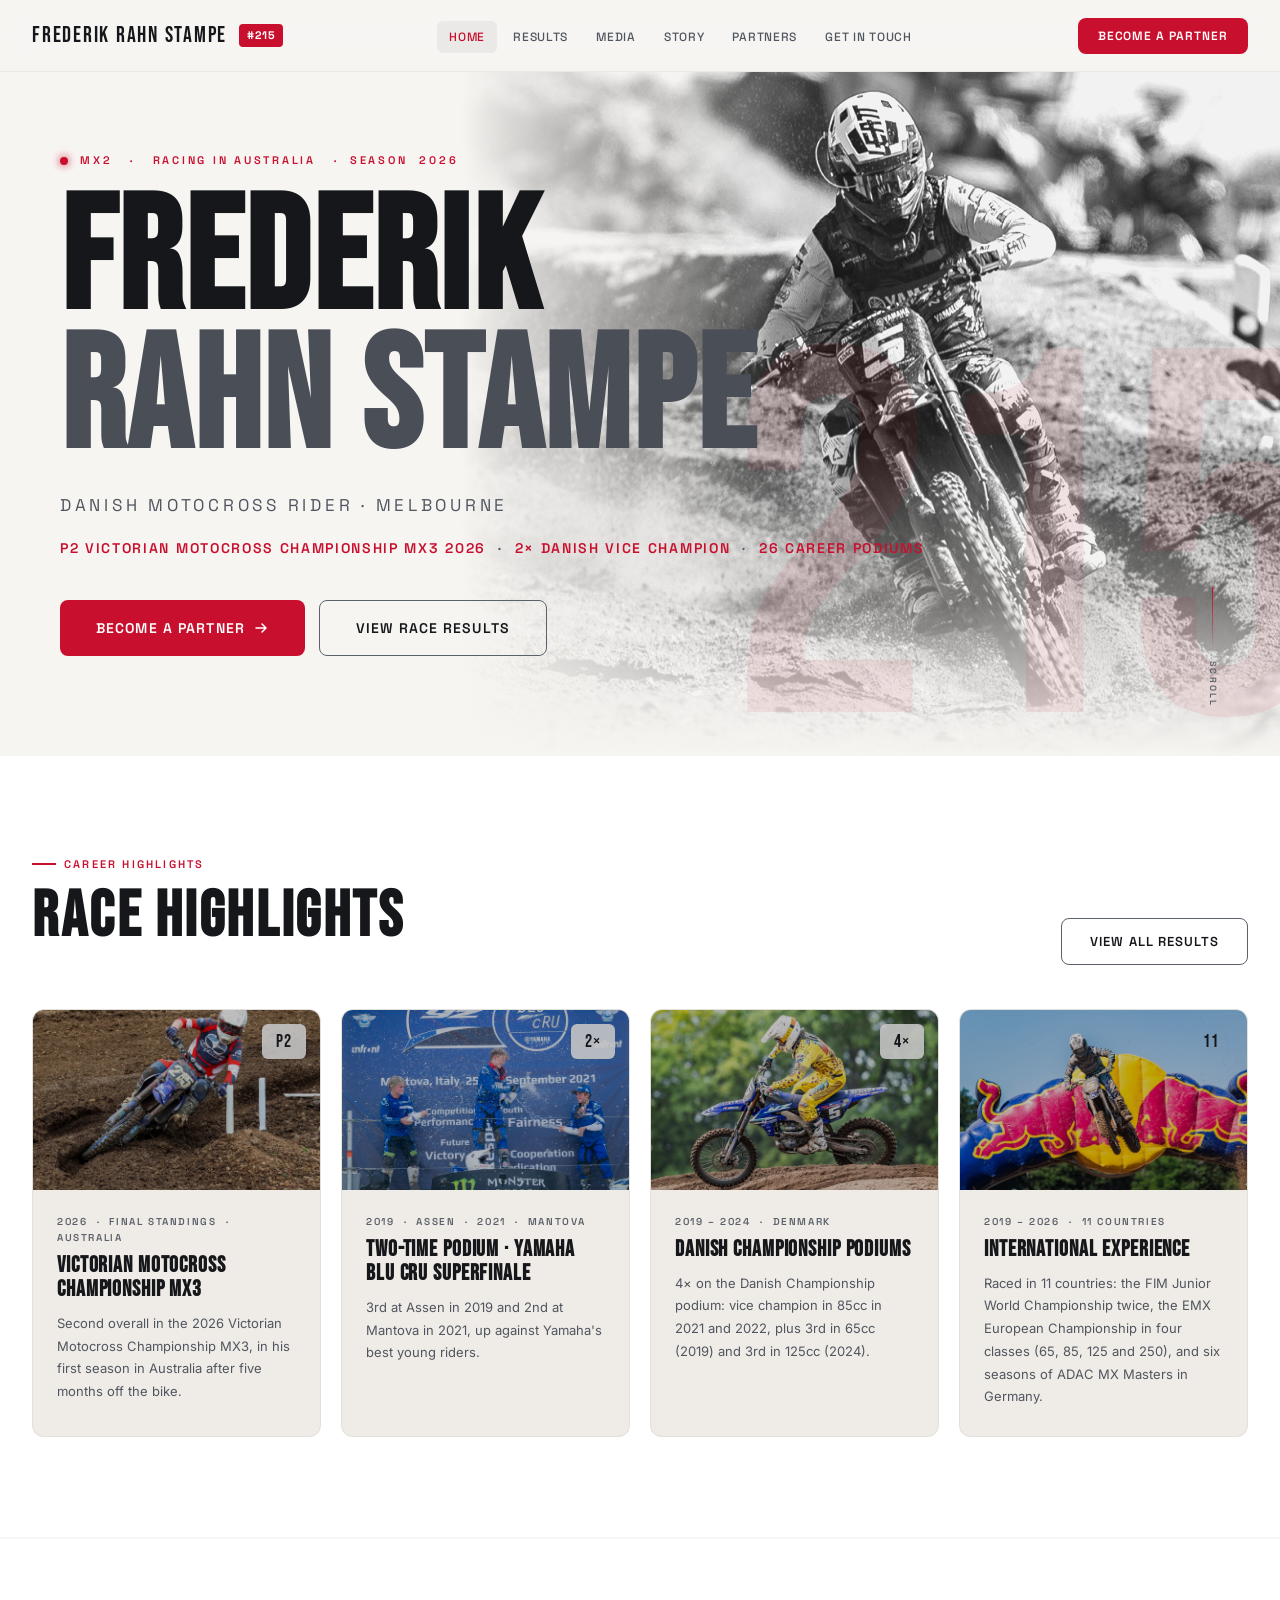
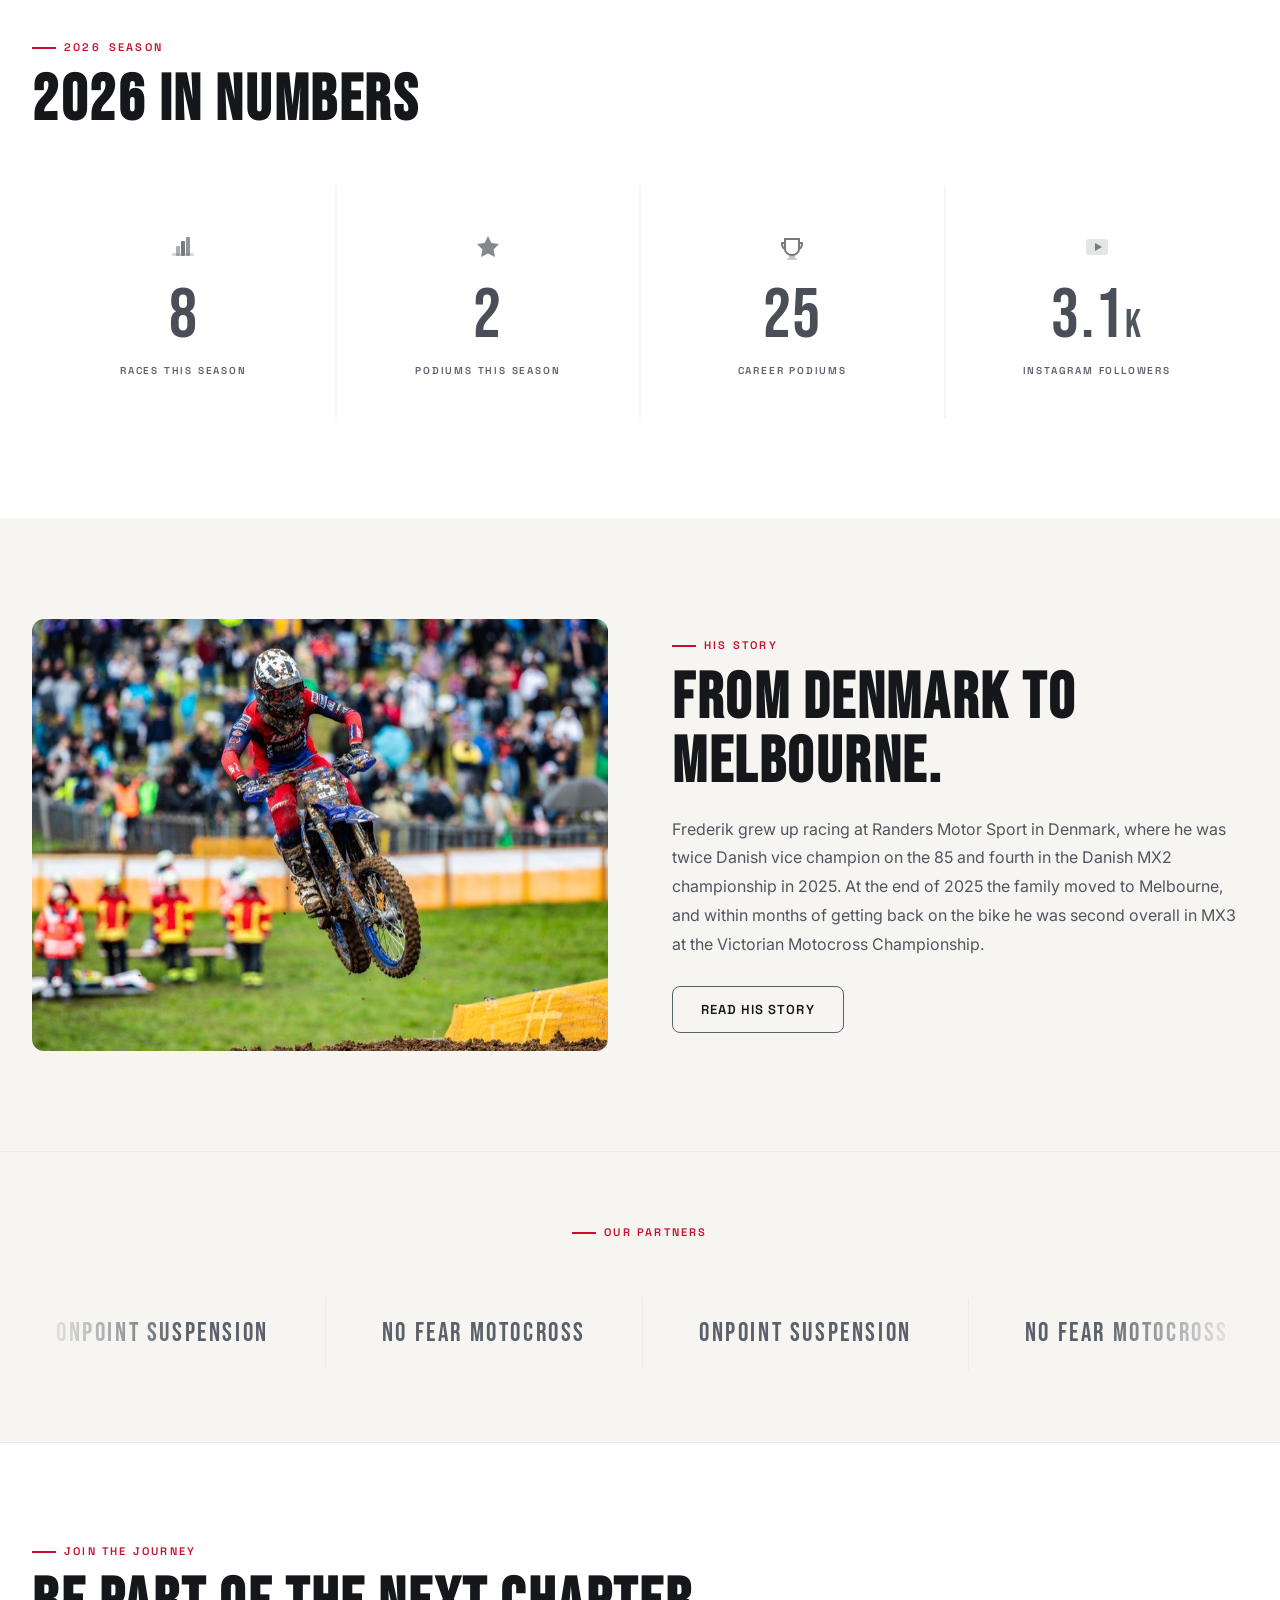
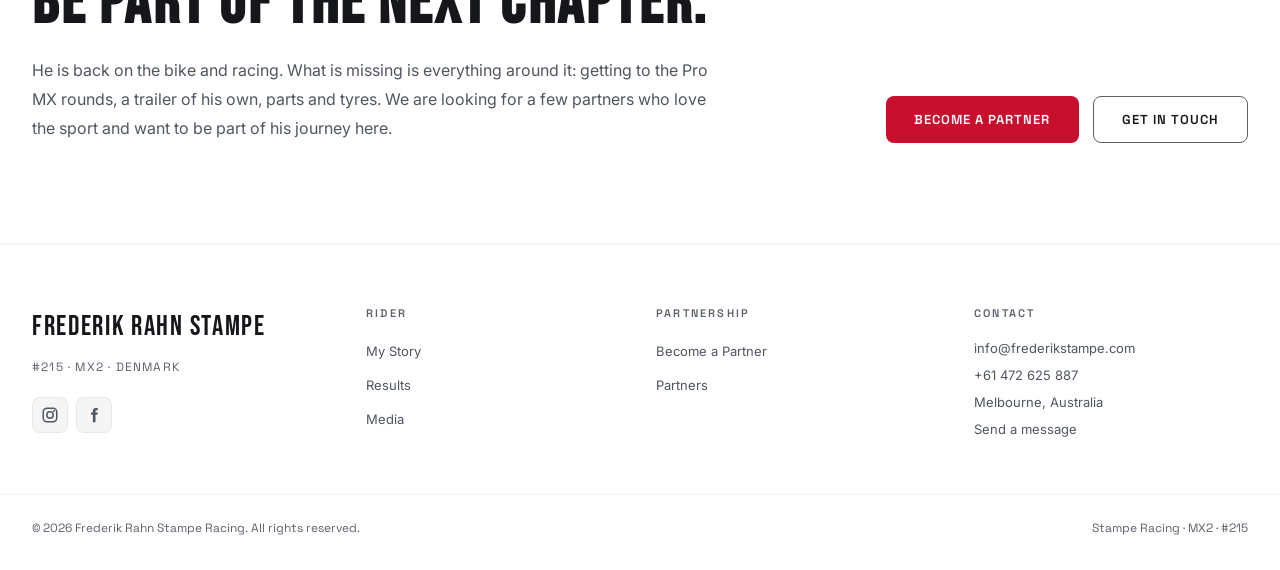
==== index.html @ 6784569d "Remove phone and city line from Get in Touch Co-Authored-By: Claude Opus 5.5 <noreply@anthropic.com>" ====
<!DOCTYPE html>
<html lang="en">
<head>
  <meta charset="UTF-8" />
  <meta name="viewport" content="width=device-width, initial-scale=1.0" />
  <title>Frederik Rahn Stampe #215 — Motocross Rider</title>
  <meta name="description" content="Frederik Rahn Stampe #215 — Danish motocross rider racing MX2 in Australia. Two-time Danish vice champion, 4th in the 2025 Danish MX2 championship. Partner with a rising rider." />
  <meta property="og:title" content="Frederik Rahn Stampe #215 — Motocross Rider" />
  <meta property="og:description" content="Danish motocross rider racing MX2 in Melbourne, Australia." />
  <link rel="preconnect" href="https://fonts.googleapis.com" />
  <link rel="preconnect" href="https://fonts.gstatic.com" crossorigin />
  <link href="https://fonts.googleapis.com/css2?family=Bebas+Neue&family=Space+Grotesk:wght@300;400;500;600;700&family=Inter:wght@300;400;500;600&display=swap" rel="stylesheet" />
  <link rel="stylesheet" href="styles.css" />
</head>
<body>

<!-- ============================================================
     NAVIGATION
     ============================================================ -->
<nav id="nav">
  <div class="nav-inner">
    <div class="nav-logo">
      <span class="nav-logo-name" data-field="site-name">FREDERIK RAHN STAMPE</span>
      <span class="nav-logo-badge">#<span data-field="rider-number">215</span></span>
    </div>

    <ul class="nav-links">
      <li><a class="nav-link" data-page="home">Home</a></li>
      <li><a class="nav-link" data-page="results">Results</a></li>
      <li><a class="nav-link" data-page="media">Media</a></li>
      <li><a class="nav-link" data-page="story">Story</a></li>
      <li><a class="nav-link" data-page="sponsors">Partners</a></li>
      <li><a class="nav-link" data-page="contact">Get in Touch</a></li>
    </ul>

    <div class="nav-cta">
      <button class="btn btn-primary btn-sm" data-goto="sponsor-value" data-scroll="partner-tiers">Become a Partner</button>
      <button class="nav-hamburger" id="hamburger" aria-label="Toggle navigation">
        <span></span><span></span><span></span>
      </button>
    </div>
  </div>
</nav>

<!-- Mobile Nav Overlay -->
<div class="nav-mobile-overlay" id="mobileNavOverlay">
  <a class="mobile-nav-link" data-page="home">Home</a>
  <a class="mobile-nav-link" data-page="results">Results</a>
  <a class="mobile-nav-link" data-page="media">Media</a>
  <a class="mobile-nav-link" data-page="story">Story</a>
  <a class="mobile-nav-link" data-page="sponsors">Partners</a>
  <a class="mobile-nav-link" data-page="contact">Get in Touch</a>
  <button class="btn btn-primary" style="margin-top:16px;" data-goto="sponsor-value" data-scroll="partner-tiers">Become a Partner</button>
</div>


<!-- ============================================================
     PAGE 1: HOME
     ============================================================ -->
<div class="page" id="page-home">

  <!-- ── HERO ─────────────────────────────────────────────── -->
  <section class="hp-hero">
    <img class="hp-hero-bg" data-image="hero" alt="" />
    <div class="hp-hero-overlay"></div>
    <div class="hp-hero-number-bg" data-field="rider-number">215</div>

    <div class="hp-hero-content">
      <div class="hp-hero-eyebrow">
        <span class="hp-hero-dot"></span>
        <span data-field="rider-class">MX2</span> &nbsp;·&nbsp; <span data-field="hero-line">Racing in Australia</span> &nbsp;·&nbsp; Season <span data-field="current-season">2026</span>
      </div>

      <h1 class="hp-hero-name" id="hero-name">
        FREDERIK<br>
        <span>RAHN STAMPE</span>
      </h1>

      <p class="hp-hero-sub" data-field="hero-sub">Danish Motocross Rider · Melbourne</p>
      <p class="hp-hero-proof" id="hero-proof"></p>

      <div class="hp-hero-btns">
        <button class="btn btn-primary btn-lg" data-goto="sponsor-value">
          Become a Partner
          <svg width="16" height="16" viewBox="0 0 16 16" fill="none">
            <path d="M3 8H13M13 8L9 4M13 8L9 12" stroke="currentColor" stroke-width="1.5" stroke-linecap="round" stroke-linejoin="round"/>
          </svg>
        </button>
        <button class="btn btn-outline btn-lg" data-goto="results">
          View Race Results
        </button>
      </div>
    </div>

    <div class="hp-hero-scroll">
      <div class="hp-hero-scroll-line"></div>
      <span>Scroll</span>
    </div>
  </section>

  <!-- ── CAREER HIGHLIGHTS ─────────────────────────────────── -->
  <section class="hp-highlights">
    <div class="container">
      <div class="hp-highlights-header">
        <div>
          <div class="section-label">Career Highlights</div>
          <h2 class="section-title">RACE HIGHLIGHTS</h2>
        </div>
        <button class="btn btn-outline" data-goto="results">View All Results</button>
      </div>

      <div class="hp-highlights-grid" id="home-highlights-container"></div>
    </div>
  </section>

  <!-- ── SEASON METRICS ────────────────────────────────────── -->
  <section class="hp-metrics">
    <div class="container">
      <div class="section-label"><span data-field="current-season">2026</span> Season</div>
      <h2 class="section-title"><span data-field="current-season">2026</span> IN NUMBERS</h2>

      <div class="hp-metrics-grid">

        <div class="hp-metric-card animate-fade-up">
          <div class="hp-metric-icon">
            <svg width="28" height="28" viewBox="0 0 28 28" fill="none"><rect x="3" y="20" width="22" height="3" rx="1.5" fill="currentColor" opacity=".3"/><rect x="7" y="13" width="4" height="10" rx="1" fill="currentColor" opacity=".6"/><rect x="12" y="8" width="4" height="15" rx="1" fill="currentColor"/><rect x="17" y="4" width="4" height="19" rx="1" fill="currentColor" opacity=".8"/></svg>
          </div>
          <div class="hp-metric-val"><span class="counter" id="metric-races" data-target="0">0</span></div>
          <div class="hp-metric-label">Races This Season</div>
        </div>

        <div class="hp-metric-card animate-fade-up animate-delay-1">
          <div class="hp-metric-icon">
            <svg width="28" height="28" viewBox="0 0 28 28" fill="none"><path d="M14 3L17.5 10L25 11L19.5 16.5L21 24L14 20.5L7 24L8.5 16.5L3 11L10.5 10L14 3Z" fill="currentColor" opacity=".9"/></svg>
          </div>
          <div class="hp-metric-val"><span class="counter" id="metric-podiums" data-target="0">0</span></div>
          <div class="hp-metric-label">Podiums This Season</div>
        </div>

        <div class="hp-metric-card animate-fade-up animate-delay-2">
          <div class="hp-metric-icon">
            <svg width="28" height="28" viewBox="0 0 28 28" fill="none"><path d="M7 6H21V16C21 19.3 17.9 22 14 22C10.1 22 7 19.3 7 16V6Z" stroke="currentColor" stroke-width="2" fill="none"/><path d="M7 10H4C4 10 4 15 7 16" stroke="currentColor" stroke-width="2" stroke-linecap="round"/><path d="M21 10H24C24 10 24 15 21 16" stroke="currentColor" stroke-width="2" stroke-linecap="round"/><rect x="11" y="22" width="6" height="3" rx="1" fill="currentColor" opacity=".5"/><rect x="9" y="25" width="10" height="2" rx="1" fill="currentColor" opacity=".4"/></svg>
          </div>
          <div class="hp-metric-val"><span class="counter" id="metric-career-podiums" data-target="0">0</span></div>
          <div class="hp-metric-label">Career Podiums</div>
        </div>

        <div class="hp-metric-card animate-fade-up animate-delay-3">
          <div class="hp-metric-icon">
            <svg width="28" height="28" viewBox="0 0 28 28" fill="none"><rect x="3" y="6" width="22" height="16" rx="3" fill="currentColor" opacity=".2"/><path d="M12 10L19 14L12 18V10Z" fill="currentColor"/></svg>
          </div>
          <div class="hp-metric-val" id="metric-followers">3.1<span style="font-size:0.55em;color:var(--text-2);">K</span></div>
          <div class="hp-metric-label">Instagram Followers</div>
        </div>

      </div>
    </div>
  </section>

  <!-- ── STORY TEASER ──────────────────────────────────────── -->
  <section class="hp-story">
    <div class="container photo-split">
      <img class="photo-split-img" data-image="homeStory" alt="" loading="lazy" />
      <div>
        <div class="section-label" data-field="home-story-label">His Story</div>
        <h2 class="section-title" data-field="home-story-heading">FROM DENMARK TO MELBOURNE.</h2>
        <p class="hp-split-text" data-field="home-story-text"></p>
        <button class="btn btn-outline photo-split-btn" data-goto="story">Read His Story</button>
      </div>
    </div>
  </section>

  <!-- ── SPONSOR LOGOS CAROUSEL ────────────────────────────── -->
  <section class="hp-carousel-section">
    <div class="hp-carousel-label">
      <div class="section-label" style="justify-content:center;">Our Partners</div>
    </div>
    <div class="hp-carousel-wrap">
      <div class="hp-carousel-track" id="carousel-track"></div>
    </div>
  </section>

  <!-- ── JOIN THE JOURNEY ──────────────────────────────────── -->
  <section class="hp-support">
    <div class="container hp-split">
      <div>
        <div class="section-label" data-field="home-support-label">Join the Journey</div>
        <h2 class="section-title" data-field="home-support-heading">BE PART OF THE NEXT CHAPTER.</h2>
        <p class="hp-split-text" data-field="home-support-text"></p>
      </div>
      <div class="hp-split-btns">
        <button class="btn btn-primary" data-goto="sponsor-value">Become a Partner</button>
        <button class="btn btn-outline" data-goto="contact">Get in Touch</button>
      </div>
    </div>
  </section>

  <!-- Footer -->
  <footer class="site-footer"></footer>
</div>


<!-- ============================================================
     PAGE 2: PARTNERSHIP
     ============================================================ -->
<div class="page" id="page-sponsor-value">

  <!-- ── HERO ─────────────────────────────────────────────── -->
  <section class="sv-hero">
    <div class="sv-hero-graphic" data-field="rider-number">215</div>
    <div class="container sv-hero-inner">
      <div class="sv-hero-text">
        <div class="section-label animate-fade-up"><span data-field="backing-hero-label"></span> · <span data-field="current-season">2026</span> Season</div>
        <h1 class="sv-hero-title animate-fade-up animate-delay-1">
          <span data-field="backing-hero-title" style="color:inherit;"></span><br><span data-field="backing-hero-highlight"></span>
        </h1>
        <p class="sv-hero-sub animate-fade-up animate-delay-2" data-field="story-pitch"></p>
        <div class="sv-hero-btns animate-fade-up animate-delay-3">
          <button class="btn btn-primary btn-lg" data-goto="sponsor-value" data-scroll="partner-tiers">Become a Partner</button>
          <button class="btn btn-outline btn-lg" data-goto="story">His Story</button>
        </div>
      </div>
      <div class="sv-hero-kpis animate-fade-up animate-delay-2">
        <div class="sv-kpi">
          <div class="sv-kpi-num" data-field="title-count"></div>
          <div class="sv-kpi-label" data-field="title-label"></div>
        </div>
        <div class="sv-kpi">
          <div class="sv-kpi-num" data-field="career-podiums">0</div>
          <div class="sv-kpi-label">Career Podiums</div>
        </div>
        <div class="sv-kpi">
          <div class="sv-kpi-num" data-field="career-seasons">8</div>
          <div class="sv-kpi-label">Seasons Racing</div>
        </div>
        <div class="sv-kpi">
          <div class="sv-kpi-num" data-field="career-country-count">0</div>
          <div class="sv-kpi-label">Countries Raced</div>
        </div>
      </div>
    </div>
  </section>

  <!-- ── PARTNER TIERS ─────────────────────────────────────── -->
  <section class="sv-section" id="partner-tiers" style="background:var(--bg);">
    <div class="container">
      <div class="section-label" data-field="backing-packages-label"></div>
      <h2 class="section-title" data-field="backing-packages-heading"></h2>
      <p class="section-subtitle" data-field="backing-packages-subtitle"></p>

      <div class="sv-pkg-grid" id="sv-packages-container"></div>

      <p class="sv-pkg-note" data-field="backing-packages-note"></p>
    </div>
  </section>

  <!-- ── LETTER FROM THE FAMILY ────────────────────────────── -->
  <section class="sv-section" style="background:var(--bg-2);">
    <div class="container" style="max-width:820px;">
      <div class="section-label" data-field="backing-letter-label"></div>
      <h2 class="section-title" data-field="backing-letter-heading"></h2>
      <img class="page-photo" data-image="partnershipLetter" alt="" loading="lazy" />
      <div id="backing-letter-container"></div>
      <p class="bio-text" style="font-style:italic;">— <span data-field="backing-letter-signoff"></span></p>
    </div>
  </section>

  <!-- ── WHAT SUPPORT PAYS FOR ─────────────────────────────── -->
  <section class="sv-section" style="background:var(--bg);">
    <div class="container">
      <div class="section-label" data-field="backing-needs-label"></div>
      <h2 class="section-title" data-field="backing-needs-heading"></h2>
      <p class="section-subtitle" data-field="backing-needs-subtitle"></p>
      <div class="sv-vis-row sv-vis-row-4" id="backing-needs-container"></div>
    </div>
  </section>

  <!-- ── PARTNER NETWORK ───────────────────────────────────── -->
  <section class="sv-section" style="background:var(--bg-2);">
    <div class="container" style="max-width:820px;">
      <div class="section-label" data-field="backing-network-label"></div>
      <h2 class="section-title" data-field="backing-network-heading"></h2>
      <div id="backing-network-container"></div>
    </div>
  </section>

  <!-- ── CTA BANNER ────────────────────────────────────────── -->
  <div class="sv-cta">
    <div class="container sv-cta-inner">
      <div>
        <div class="section-label" style="color:var(--sand-dark);">Next Step</div>
        <h2 class="sv-cta-title" data-field="backing-cta-title"></h2>
        <p class="sv-cta-sub" data-field="backing-cta-text"></p>
      </div>
      <div class="sv-cta-btns">
        <button class="btn btn-primary btn-lg" data-goto="contact">Get in Touch</button>
        <button class="btn btn-outline btn-lg" data-goto="results">View Results</button>
      </div>
    </div>
  </div>

  <!-- Footer -->
  <footer class="site-footer"></footer>
</div>


<!-- ============================================================
     PAGE 3: RACE RESULTS
     ============================================================ -->
<div class="page" id="page-results">
  <section class="section">
    <div class="container">
      <div class="page-header animate-fade-up">
        <div class="page-header-inner">
          <div>
            <div class="section-label" data-field="results-season-label">Season 2026</div>
            <h1 class="section-title" style="font-size: clamp(40px,6vw,80px);">RACE RESULTS</h1>
            <!-- The season's most important results, filled from data.js -->
            <div class="season-key-results" id="results-key-results"></div>
          </div>
        </div>
      </div>

      <img class="page-photo page-photo-wide animate-fade-up" data-image="resultsBanner" alt="" loading="lazy" style="object-position: center 7%;" />

      <!-- Season picker -->
      <div class="season-tabs animate-fade-up" data-season-tabs aria-label="Choose a season"></div>

      <!-- Results Table -->
      <div class="results-table-wrap animate-fade-up">
        <table class="results-table">
          <thead>
            <tr>
              <th>#</th>
              <th>Event</th>
              <th>Country</th>
              <th>Date</th>
              <th>Championship</th>
              <th>Result</th>
            </tr>
          </thead>
          <tbody id="results-tbody"></tbody>
        </table>
      </div>

    </div>
  </section>

  <footer class="site-footer"></footer>
</div>


<!-- ============================================================
     PAGE 4: MEDIA
     ============================================================ -->
<div class="page" id="page-media">
  <section class="section">
    <div class="container">
      <div class="page-header animate-fade-up">
        <div class="page-header-inner">
          <div>
            <div class="section-label">Press &amp; Media</div>
            <h1 class="section-title" style="font-size: clamp(40px,6vw,80px);">MEDIA GALLERY</h1>
          </div>
          <div style="display:flex; gap:12px; flex-wrap:wrap;">
            <button class="btn btn-primary">↓ Press Kit</button>
          </div>
        </div>
      </div>

      <!-- Gallery Grid -->
      <div class="gallery-grid animate-fade-up" id="gallery-container"></div>

      <!-- Press Kit Bar -->
      <div class="press-kit-bar animate-fade-up">
        <div class="press-kit-text">
          <h3>Press Kit</h3>
          <p>High-resolution images, logos, biography, and stats — ready for publication.</p>
        </div>
        <button class="btn btn-primary btn-lg">
          <svg width="16" height="16" viewBox="0 0 16 16" fill="none"><path d="M8 2V10M8 10L5 7M8 10L11 7M3 13H13" stroke="currentColor" stroke-width="1.5" stroke-linecap="round" stroke-linejoin="round"/></svg>
          Download Press Kit
        </button>
      </div>
    </div>
  </section>

  <footer class="site-footer"></footer>
</div>


<!-- ============================================================
     PAGE 6: STORY
     ============================================================ -->
<div class="page" id="page-story">

  <!-- Quote Hero -->
  <div class="story-quote">
    <div>
      <h2 class="story-quote-text animate-fade-up">
        "Did I give it<br><em>everything</em><br>I've got?"
      </h2>
      <p class="story-quote-attr animate-fade-up animate-delay-2">— The question Frederik asks himself after every race. #<span data-field="rider-number">215</span></p>
    </div>
  </div>

  <!-- Bio Section -->
  <section class="section" style="background: var(--bg);">
    <div class="container">
      <div class="bio-grid">
        <div class="bio-img animate-fade-up">
          <img data-image="portrait" alt="" loading="lazy" />
          <div class="bio-img-frame"></div>
        </div>
        <div class="bio-content animate-fade-up animate-delay-2">
          <div class="bio-tag">About Frederik</div>
          <h2 class="bio-heading" data-field="bio-heading"></h2>
          <div id="bio-text-container"></div>
        </div>
      </div>

      <div class="photo-strip animate-fade-up">
        <img data-image="storyStrip1" alt="" loading="lazy" />
        <img data-image="storyStrip2" alt="" loading="lazy" />
        <img data-image="storyStrip3" alt="" loading="lazy" />
      </div>
    </div>
  </section>

  <!-- Full-Bleed Banner -->
  <div class="story-banner">
    <img data-image="storyBanner" alt="" loading="lazy" />
    <div class="story-banner-overlay">
      <div class="story-banner-text animate-fade-up">
        <span data-field="career-seasons">8</span> SEASONS.<br><span><span data-field="career-country-count">12</span> COUNTRIES.</span><br>ONE GOAL.
      </div>
    </div>
  </div>

  <!-- Timeline -->
  <section class="section" style="background: var(--bg-2); border-top:1px solid rgba(21,23,27,0.04);">
    <div class="container-sm">
      <div class="section-header animate-fade-up">
        <div class="section-label">Career</div>
        <h2 class="section-title">THE JOURNEY</h2>
        <p class="section-subtitle" data-field="timeline-subtitle"></p>
      </div>

      <div class="timeline" id="story-timeline"></div>
    </div>
  </section>

  <footer class="site-footer"></footer>
</div>


<!-- ============================================================
     PAGE 7: SPONSORS
     ============================================================ -->
<div class="page" id="page-sponsors">
  <section class="section">
    <div class="container">
      <div class="page-header animate-fade-up">
        <div class="page-header-inner">
          <div>
            <div class="section-label">Team</div>
            <h1 class="section-title" style="font-size: clamp(40px,6vw,80px);">OUR PARTNERS</h1>
            <p class="section-subtitle">The partners behind Frederik's <span data-field="current-season">2026</span> season in Australia.</p>
          </div>
        </div>
      </div>

      <!-- One section per tier that has partners, built from
           SITE_DATA.partners -->
      <div class="sponsor-tiers" id="partner-tiers-container"></div>

      <!-- CTA, with a photo beside it -->
      <div class="cta-section cta-photo-split animate-fade-up">
        <img class="cta-photo" data-image="partnersBanner" alt="" loading="lazy" />
        <div class="cta-photo-body">
          <div class="section-label" style="margin-bottom:16px;">Available Slots</div>
          <div class="cta-title" data-field="backing-sponsors-cta-title"></div>
          <p class="cta-text" data-field="backing-sponsors-cta-text"></p>
          <div class="cta-actions">
            <button class="btn btn-primary btn-lg" data-goto="sponsor-value" data-scroll="partner-tiers">Partner Tiers</button>
          </div>
        </div>
      </div>
    </div>
  </section>

  <footer class="site-footer"></footer>
</div>


<!-- ============================================================
     PARTNER PAGE — one page per partner with `page` content in
     SITE_DATA.partners, at #partner-<id>. Not in the menu: opened
     from the partner's card on the Partners page.
     ============================================================ -->
<div class="page" id="page-partner">
  <section class="section">
    <div class="container" id="partner-page-container"></div>
  </section>

  <footer class="site-footer"></footer>
</div>


<!-- ============================================================
     PAGE 8: DASHBOARD
     ============================================================ -->
<div class="page" id="page-dashboard">
  <section class="section">
    <div class="container">
      <div class="page-header animate-fade-up">
        <div class="page-header-inner">
          <div>
            <div class="section-label">Partner Portal</div>
            <h1 class="section-title" style="font-size: clamp(40px,6vw,80px);">PARTNER REPORT</h1>
            <p class="section-subtitle">Real-time analytics and performance tracking for all partnership campaigns.</p>
          </div>
          <div style="display:flex; align-items:center; gap:12px;">
            <span class="badge badge-green">● Live Data</span>
            <span style="font-family:'Space Grotesk',sans-serif; font-size:12px; color:var(--text-3);">Last updated: Today</span>
          </div>
        </div>
      </div>

      <div class="dashboard-layout">

        <!-- Sidebar -->
        <div class="dashboard-sidebar animate-fade-up">
          <div style="font-family:'Space Grotesk',sans-serif; font-size:11px; font-weight:600; letter-spacing:0.15em; text-transform:uppercase; color:var(--text-3); margin-bottom:4px; padding:0 4px;">Key Metrics</div>
          <div id="dashboard-sidebar-container"></div>
        </div>

        <!-- Main Content -->
        <div class="dashboard-main animate-fade-up animate-delay-2">

          <!-- Tabs -->
          <div class="dashboard-tabs">
            <button class="dash-tab active">Overview</button>
            <button class="dash-tab">Reach</button>
            <button class="dash-tab">Content</button>
            <button class="dash-tab">Reports</button>
          </div>

          <!-- Monthly Reach Chart -->
          <div class="bar-chart-card animate-bars">
            <div class="bar-chart-header">
              <div>
                <div class="bar-chart-title">Monthly Reach — 2025</div>
                <div style="font-family:'Space Grotesk',sans-serif; font-size:12px; color:var(--text-3); margin-top:2px;">Total audience reach across all platforms</div>
              </div>
              <span class="badge badge-green">+23% YoY</span>
            </div>
            <div class="bar-chart-area" id="monthly-chart-container"></div>
          </div>

          <!-- Platform Breakdown -->
          <div class="platform-table-card">
            <div style="padding:20px 20px 0; font-family:'Space Grotesk',sans-serif; font-size:14px; font-weight:600; color:var(--text); border-bottom:1px solid rgba(21,23,27,0.05); padding-bottom:14px; margin-bottom:0;">Platform Breakdown</div>
            <table class="platform-table">
              <thead>
                <tr>
                  <th>Platform</th>
                  <th>Followers</th>
                  <th>Avg Reach</th>
                  <th>Engagement</th>
                  <th>Growth</th>
                </tr>
              </thead>
              <tbody id="platform-tbody"></tbody>
            </table>
          </div>

          <!-- Campaign Performance -->
          <div class="campaign-table-card">
            <div style="padding:20px 20px 14px; font-family:'Space Grotesk',sans-serif; font-size:14px; font-weight:600; color:var(--text); border-bottom:1px solid rgba(21,23,27,0.05);">Campaign Performance</div>
            <table class="platform-table">
              <thead>
                <tr>
                  <th>Campaign</th>
                  <th>Impressions</th>
                  <th>Clicks</th>
                  <th>CTR</th>
                  <th>Status</th>
                </tr>
              </thead>
              <tbody id="campaign-tbody"></tbody>
            </table>
          </div>

          <!-- Premium Locked Section -->
          <div class="premium-locked">
            <div class="premium-locked-content">
              <div style="font-family:'Space Grotesk',sans-serif; font-size:15px; font-weight:600; color:var(--text); margin-bottom:16px;">Advanced Analytics</div>
              <div style="display:grid; grid-template-columns:repeat(3,1fr); gap:12px;">
                <div style="background:var(--bg-3); border-radius:8px; padding:16px; height:80px;"></div>
                <div style="background:var(--bg-3); border-radius:8px; padding:16px; height:80px;"></div>
                <div style="background:var(--bg-3); border-radius:8px; padding:16px; height:80px;"></div>
              </div>
              <div style="margin-top:16px; height:120px; background:var(--bg-3); border-radius:8px;"></div>
            </div>
            <div class="premium-locked-overlay">
              <div class="premium-locked-icon"><svg width="20" height="20" viewBox="0 0 24 24" fill="none" stroke="currentColor" stroke-width="1.8" stroke-linecap="round" stroke-linejoin="round" aria-hidden="true"><rect x="5" y="11" width="14" height="10" rx="2"/><path d="M8 11V7a4 4 0 0 1 8 0v4"/></svg></div>
              <div class="premium-locked-title">PREMIUM ANALYTICS</div>
              <p class="premium-locked-text">Unlock full audience demographics, conversion tracking, competitor benchmarking and custom reports.</p>
              <button class="btn btn-primary" data-goto="contact">Upgrade to Official Partner</button>
            </div>
          </div>

        </div>
      </div>
    </div>
  </section>

  <footer class="site-footer"></footer>
</div>


<!-- ============================================================
     PAGE 9: CONTACT
     ============================================================ -->
<div class="page" id="page-contact">
  <section class="section">
    <div class="container">
      <div class="page-header animate-fade-up">
        <div class="page-header-inner">
          <div>
            <div class="section-label" data-field="touch-label"></div>
            <h1 class="section-title" style="font-size: clamp(40px,6vw,80px);" data-field="touch-heading"></h1>
            <p class="section-subtitle" data-field="touch-subtitle"></p>
          </div>
        </div>
      </div>

      <!-- Ways to reach Frederik: Instagram, email, Facebook -->
      <div class="contact-channels animate-fade-up" id="touch-channels-container"></div>
      <p class="contact-reply-time" data-field="touch-reply-time"></p>

      <!-- Photo beside the other ways to connect -->
      <div class="contact-more animate-fade-up">
        <img class="contact-photo" data-image="contact" alt="" loading="lazy" />
        <div class="contact-ways" id="touch-ways-container"></div>
      </div>
    </div>
  </section>

  <footer class="site-footer"></footer>
</div>


<!-- Inline page transition CSS patch -->
<style>
  .page { transition: opacity 0.35s ease, transform 0.35s ease; }
</style>

<script src="data.js"></script>
<script src="app.js"></script>
</body>
</html>
---- styles.css ----
/* ============================================================
   FREDERIK RAHN STAMPE #74 — ATHLETE WEBSITE
   Complete Design System & Styles
   ============================================================ */

/* --- Google Fonts --- */
@import url('https://fonts.googleapis.com/css2?family=Bebas+Neue&family=Space+Grotesk:wght@300;400;500;600;700&family=Inter:wght@300;400;500;600&display=swap');

/* --- CSS Custom Properties --- */
:root {
  --bg: #f7f5f2;
  --bg-2: #ffffff;
  --bg-3: #efebe6;
  --bg-4: #e4dfd8;
  --sand: #4a4f57;
  --sand-light: #2b2f36;
  --sand-dark: #9aa0a8;
  --gold: #c8102e;
  --gold-light: #e0263f;
  --gold-dark: #9e0b23;
  --text: #15171b;
  --text-2: #50565f;
  --text-3: #5b616a;
  --accent: #c8102e;
  --danger: #e05555;
  --success: #5ea87a;
  --nav-h: 72px;
  --radius: 8px;
  --radius-lg: 16px;
  --transition: 0.3s cubic-bezier(0.4, 0, 0.2, 1);
  --shadow: 0 4px 24px rgba(21,23,27,0.10);
  --shadow-lg: 0 8px 48px rgba(21,23,27,0.14);
  --glow: 0 0 40px rgba(200,16,46,0.15);
}

/* --- Reset & Base --- */
*, *::before, *::after {
  box-sizing: border-box;
  margin: 0;
  padding: 0;
}

html {
  scroll-behavior: smooth;
  font-size: 16px;
}

body {
  background: var(--bg);
  color: var(--text);
  font-family: 'Inter', sans-serif;
  line-height: 1.6;
  overflow-x: hidden;
  min-height: 100vh;
}

/* --- Custom Scrollbar --- */
::-webkit-scrollbar { width: 6px; }
::-webkit-scrollbar-track { background: var(--bg-2); }
::-webkit-scrollbar-thumb { background: var(--sand-dark); border-radius: 3px; }
::-webkit-scrollbar-thumb:hover { background: var(--sand); }

/* --- Typography --- */
.font-display { font-family: 'Bebas Neue', sans-serif; letter-spacing: 0.04em; }
.font-ui { font-family: 'Space Grotesk', sans-serif; }
.font-body { font-family: 'Inter', sans-serif; }

h1, h2, h3 { font-family: 'Bebas Neue', sans-serif; letter-spacing: 0.04em; line-height: 1; }
h4, h5, h6, label, .label { font-family: 'Space Grotesk', sans-serif; }
p { font-family: 'Inter', sans-serif; }

a { color: inherit; text-decoration: none; }
img { display: block; max-width: 100%; }
button { cursor: pointer; border: none; background: none; font-family: inherit; }

/* --- Utility Classes --- */
.container { max-width: 1280px; margin: 0 auto; padding: 0 32px; }
.container-sm { max-width: 960px; margin: 0 auto; padding: 0 32px; }
.sr-only { position: absolute; width: 1px; height: 1px; overflow: hidden; clip: rect(0,0,0,0); }

.text-gold { color: var(--gold); }
.text-sand { color: var(--sand); }
.text-muted { color: var(--text-2); }
.text-dim { color: var(--text-3); }

.badge {
  display: inline-flex;
  align-items: center;
  gap: 6px;
  padding: 4px 12px;
  border-radius: 100px;
  font-family: 'Space Grotesk', sans-serif;
  font-size: 11px;
  font-weight: 600;
  letter-spacing: 0.08em;
  text-transform: uppercase;
}
.badge-gold { background: rgba(200,16,46,0.15); color: var(--gold); border: 1px solid rgba(200,16,46,0.3); }
.badge-sand { background: rgba(74,79,87,0.1); color: var(--sand); border: 1px solid rgba(74,79,87,0.2); }
.badge-green { background: rgba(94,168,122,0.15); color: var(--success); border: 1px solid rgba(94,168,122,0.3); }
.badge-dim { background: rgba(107,113,123,0.2); color: var(--text-3); border: 1px solid rgba(107,113,123,0.3); }

/* --- Buttons --- */
.btn {
  display: inline-flex;
  align-items: center;
  gap: 8px;
  padding: 14px 28px;
  border-radius: var(--radius);
  font-family: 'Space Grotesk', sans-serif;
  font-size: 13px;
  font-weight: 600;
  letter-spacing: 0.08em;
  text-transform: uppercase;
  transition: var(--transition);
  cursor: pointer;
  border: none;
}
.btn-primary {
  background: var(--gold);
  color: #ffffff;
}
.btn-primary:hover {
  background: var(--gold-light);
  transform: translateY(-2px);
  box-shadow: 0 8px 24px rgba(200,16,46,0.35);
}
.btn-outline {
  background: transparent;
  color: var(--text);
  border: 1px solid var(--text-3);
}
.btn-outline:hover {
  border-color: var(--sand);
  color: var(--sand);
  transform: translateY(-2px);
}
.btn-ghost {
  background: rgba(21,23,27,0.05);
  color: var(--text);
  border: 1px solid rgba(21,23,27,0.08);
}
.btn-ghost:hover {
  background: rgba(21,23,27,0.08);
  border-color: rgba(74,79,87,0.3);
}
.btn-lg { padding: 18px 36px; font-size: 14px; }
.btn-sm { padding: 10px 20px; font-size: 12px; }

/* --- Cards --- */
.card {
  background: var(--bg-2);
  border: 1px solid rgba(21,23,27,0.06);
  border-radius: var(--radius-lg);
  overflow: hidden;
  transition: var(--transition);
}
.card:hover {
  border-color: rgba(74,79,87,0.15);
  transform: translateY(-4px);
  box-shadow: var(--shadow-lg);
}
.card-body { padding: 28px; }
.card-inner { padding: 24px; }

/* --- Section Layouts --- */
.section { padding: 100px 0; }
/* The page already leaves room for the fixed nav and each page
   header has its own top padding, so the first section adds none. */
.page > .section:first-child { padding-top: 0; }
.section-sm { padding: 64px 0; }
.section-header { margin-bottom: 60px; }
.section-label {
  font-family: 'Space Grotesk', sans-serif;
  font-size: 11px;
  font-weight: 600;
  letter-spacing: 0.2em;
  text-transform: uppercase;
  color: var(--gold);
  margin-bottom: 12px;
  display: flex;
  align-items: center;
  gap: 8px;
}
.section-label::before {
  content: '';
  display: inline-block;
  width: 24px;
  height: 2px;
  background: var(--gold);
}
.section-title {
  font-family: 'Bebas Neue', sans-serif;
  font-size: clamp(40px, 5vw, 64px);
  color: var(--text);
  line-height: 1;
  margin-bottom: 16px;
}
.section-subtitle {
  font-family: 'Inter', sans-serif;
  font-size: 16px;
  color: var(--text-2);
  max-width: 560px;
  line-height: 1.7;
}

/* ============================================================
   NAVIGATION
   ============================================================ */
#nav {
  position: fixed;
  top: 0;
  left: 0;
  right: 0;
  z-index: 1000;
  height: var(--nav-h);
  background: rgba(247,245,242,0.85);
  backdrop-filter: blur(20px);
  -webkit-backdrop-filter: blur(20px);
  border-bottom: 1px solid rgba(21,23,27,0.06);
  transition: var(--transition);
}
#nav.scrolled {
  background: rgba(247,245,242,0.97);
  box-shadow: 0 4px 24px rgba(21,23,27,0.12);
}
.nav-inner {
  display: flex;
  align-items: center;
  justify-content: space-between;
  height: 100%;
  padding: 0 32px;
  max-width: 1400px;
  margin: 0 auto;
}
.nav-logo {
  display: flex;
  align-items: center;
  gap: 12px;
  cursor: pointer;
}
.nav-logo-name {
  font-family: 'Bebas Neue', sans-serif;
  font-size: 22px;
  letter-spacing: 0.08em;
  color: var(--text);
  line-height: 1;
}
.nav-logo-badge {
  background: var(--gold);
  color: #ffffff;
  font-family: 'Space Grotesk', sans-serif;
  font-size: 11px;
  font-weight: 700;
  padding: 3px 8px;
  border-radius: 4px;
  letter-spacing: 0.05em;
}
.nav-links {
  display: flex;
  align-items: center;
  gap: 4px;
  list-style: none;
}
.nav-links a {
  font-family: 'Space Grotesk', sans-serif;
  font-size: 12px;
  font-weight: 500;
  letter-spacing: 0.06em;
  text-transform: uppercase;
  color: var(--text-2);
  padding: 8px 12px;
  border-radius: 6px;
  transition: var(--transition);
  cursor: pointer;
}
.nav-links a:hover,
.nav-links a.active {
  color: var(--text);
  background: rgba(21,23,27,0.05);
}
.nav-links a.active { color: var(--gold); }
.nav-cta { display: flex; align-items: center; gap: 12px; }
.nav-hamburger {
  display: none;
  flex-direction: column;
  gap: 5px;
  cursor: pointer;
  padding: 8px;
}
.nav-hamburger span {
  display: block;
  width: 24px;
  height: 2px;
  background: var(--text);
  border-radius: 1px;
  transition: var(--transition);
}
.nav-hamburger.open span:nth-child(1) { transform: rotate(45deg) translate(5px, 5px); }
.nav-hamburger.open span:nth-child(2) { opacity: 0; }
.nav-hamburger.open span:nth-child(3) { transform: rotate(-45deg) translate(5px, -5px); }

/* Mobile Nav Overlay */
.nav-mobile-overlay {
  display: none;
  position: fixed;
  inset: 0;
  z-index: 999;
  background: rgba(247,245,242,0.98);
  backdrop-filter: blur(20px);
  flex-direction: column;
  align-items: center;
  justify-content: center;
  gap: 8px;
  opacity: 0;
  transition: opacity 0.3s ease;
}
.nav-mobile-overlay.open { opacity: 1; }
.nav-mobile-overlay a {
  font-family: 'Bebas Neue', sans-serif;
  font-size: 36px;
  letter-spacing: 0.06em;
  color: var(--text-2);
  transition: var(--transition);
  cursor: pointer;
}
.nav-mobile-overlay a:hover { color: var(--gold); }

/* ============================================================
   PAGE SYSTEM (SPA)
   ============================================================ */
.page {
  display: none;
  min-height: 100vh;
  opacity: 0;
  transform: translateY(16px);
  transition: opacity 0.4s ease, transform 0.4s ease;
  padding-top: var(--nav-h);
}
.page.active {
  display: block;
  opacity: 1;
  transform: translateY(0);
}
.page.entering {
  display: block;
  opacity: 0;
  transform: translateY(16px);
}

/* ============================================================
   ANIMATIONS
   ============================================================ */
@keyframes fadeUp {
  from { opacity: 0; transform: translateY(32px); }
  to { opacity: 1; transform: translateY(0); }
}
@keyframes fadeIn {
  from { opacity: 0; }
  to { opacity: 1; }
}
@keyframes slideRight {
  from { width: 0; }
  to { width: var(--target-w); }
}
@keyframes countUp {
  from { opacity: 0; transform: translateY(8px); }
  to { opacity: 1; transform: translateY(0); }
}
@keyframes pulse-dot {
  0%, 100% { transform: scale(1); opacity: 1; }
  50% { transform: scale(1.5); opacity: 0.5; }
}
@keyframes shimmer {
  0% { background-position: -200% center; }
  100% { background-position: 200% center; }
}
@keyframes float {
  0%, 100% { transform: translateY(0); }
  50% { transform: translateY(-12px); }
}
@keyframes barFill {
  from { width: 0%; }
  to { width: var(--bar-w); }
}
@keyframes barFillH {
  from { height: 0%; }
  to { height: var(--bar-h); }
}
@keyframes rotateSlow {
  from { transform: rotate(0deg); }
  to { transform: rotate(360deg); }
}

.animate-fade-up {
  opacity: 0;
  transform: translateY(32px);
  transition: opacity 0.6s ease, transform 0.6s ease;
}
.animate-fade-up.in-view {
  opacity: 1;
  transform: translateY(0);
}
.animate-delay-1 { transition-delay: 0.1s; }
.animate-delay-2 { transition-delay: 0.2s; }
.animate-delay-3 { transition-delay: 0.3s; }
.animate-delay-4 { transition-delay: 0.4s; }
.animate-delay-5 { transition-delay: 0.5s; }
.animate-delay-6 { transition-delay: 0.6s; }

/* ============================================================
   HOME PAGE
   ============================================================ */

/* Hero */
.hero {
  position: relative;
  min-height: calc(100vh - var(--nav-h));
  display: flex;
  flex-direction: column;
  justify-content: center;
  overflow: hidden;
  background: linear-gradient(135deg, #fbfaf8 0%, #f3e9e6 30%, #f7f5f2 60%, #f7f5f2 100%);
}
.hero-texture {
  position: absolute;
  inset: 0;
  background-image:
    repeating-linear-gradient(
      0deg,
      transparent,
      transparent 80px,
      rgba(74,79,87,0.02) 80px,
      rgba(74,79,87,0.02) 81px
    ),
    repeating-linear-gradient(
      90deg,
      transparent,
      transparent 80px,
      rgba(74,79,87,0.02) 80px,
      rgba(74,79,87,0.02) 81px
    );
  pointer-events: none;
}
.hero-glow {
  position: absolute;
  top: 30%;
  left: 50%;
  transform: translate(-50%, -50%);
  width: 800px;
  height: 600px;
  background: radial-gradient(ellipse, rgba(200,16,46,0.08) 0%, transparent 70%);
  pointer-events: none;
}
.hero-noise {
  position: absolute;
  inset: 0;
  opacity: 0.03;
  background-image: url("data:image/svg+xml,%3Csvg viewBox='0 0 512 512' xmlns='http://www.w3.org/2000/svg'%3E%3Cfilter id='noise'%3E%3CfeTurbulence type='fractalNoise' baseFrequency='0.9' numOctaves='4' stitchTiles='stitch'/%3E%3C/filter%3E%3Crect width='100%25' height='100%25' filter='url(%23noise)'/%3E%3C/svg%3E");
  background-size: 256px;
  pointer-events: none;
}
.hero-number-bg {
  position: absolute;
  right: -60px;
  bottom: -40px;
  font-family: 'Bebas Neue', sans-serif;
  font-size: 420px;
  line-height: 1;
  color: rgba(74,79,87,0.03);
  user-select: none;
  pointer-events: none;
  letter-spacing: -0.02em;
}
.hero-content {
  position: relative;
  z-index: 2;
  padding: 80px 32px;
  max-width: 1280px;
  margin: 0 auto;
  width: 100%;
}
.hero-eyebrow {
  display: flex;
  align-items: center;
  gap: 12px;
  margin-bottom: 24px;
  animation: fadeUp 0.8s ease 0.2s both;
}
.hero-dot {
  width: 8px;
  height: 8px;
  border-radius: 50%;
  background: var(--gold);
  animation: pulse-dot 2s ease infinite;
}
.hero-label {
  font-family: 'Space Grotesk', sans-serif;
  font-size: 12px;
  font-weight: 600;
  letter-spacing: 0.25em;
  text-transform: uppercase;
  color: var(--gold);
}
.hero-name {
  font-family: 'Bebas Neue', sans-serif;
  font-size: clamp(80px, 14vw, 180px);
  line-height: 0.9;
  letter-spacing: 0.02em;
  color: var(--text);
  animation: fadeUp 0.8s ease 0.35s both;
}
.hero-name span {
  display: block;
  background: linear-gradient(135deg, var(--text) 0%, var(--sand) 50%, var(--text) 100%);
  -webkit-background-clip: text;
  -webkit-text-fill-color: transparent;
  background-clip: text;
  background-size: 200% auto;
  animation: shimmer 4s linear infinite 1.2s;
}
.hero-number {
  font-family: 'Bebas Neue', sans-serif;
  font-size: clamp(60px, 10vw, 120px);
  letter-spacing: 0.02em;
  color: var(--gold);
  line-height: 1;
  animation: fadeUp 0.8s ease 0.5s both;
}
.hero-tagline {
  margin-top: 24px;
  font-family: 'Space Grotesk', sans-serif;
  font-size: clamp(14px, 2vw, 18px);
  font-weight: 300;
  letter-spacing: 0.35em;
  text-transform: uppercase;
  color: var(--text-2);
  animation: fadeUp 0.8s ease 0.65s both;
}
.hero-actions {
  display: flex;
  align-items: center;
  gap: 16px;
  margin-top: 40px;
  animation: fadeUp 0.8s ease 0.8s both;
}
.hero-scroll-hint {
  position: absolute;
  bottom: 32px;
  left: 50%;
  transform: translateX(-50%);
  display: flex;
  flex-direction: column;
  align-items: center;
  gap: 8px;
  color: var(--text-3);
  font-family: 'Space Grotesk', sans-serif;
  font-size: 11px;
  letter-spacing: 0.15em;
  text-transform: uppercase;
  animation: fadeIn 1s ease 1.2s both;
}
.hero-scroll-line {
  width: 1px;
  height: 48px;
  background: linear-gradient(to bottom, var(--text-3), transparent);
  animation: float 2.5s ease infinite;
}

/* Stats Bar */
.stats-bar {
  background: var(--bg-2);
  border-top: 1px solid rgba(21,23,27,0.05);
  border-bottom: 1px solid rgba(21,23,27,0.05);
  padding: 32px 0;
}
.stats-bar-inner {
  display: grid;
  grid-template-columns: repeat(4, 1fr);
  gap: 0;
  max-width: 1280px;
  margin: 0 auto;
  padding: 0 32px;
}
.stat-item {
  text-align: center;
  padding: 16px 24px;
  border-right: 1px solid rgba(21,23,27,0.06);
  transition: var(--transition);
}
.stat-item:last-child { border-right: none; }
.stat-item:hover { background: rgba(21,23,27,0.02); }
.stat-number {
  font-family: 'Bebas Neue', sans-serif;
  font-size: 48px;
  letter-spacing: 0.04em;
  color: var(--gold);
  line-height: 1;
}
.stat-label {
  font-family: 'Space Grotesk', sans-serif;
  font-size: 11px;
  font-weight: 500;
  letter-spacing: 0.15em;
  text-transform: uppercase;
  color: var(--text-3);
  margin-top: 4px;
}

/* Featured Grid */
.featured-grid {
  display: grid;
  grid-template-columns: repeat(3, 1fr);
  gap: 20px;
}
.featured-card {
  position: relative;
  border-radius: var(--radius-lg);
  overflow: hidden;
  aspect-ratio: 4/3;
  cursor: pointer;
}
.featured-card img {
  width: 100%;
  height: 100%;
  object-fit: cover;
  transition: transform 0.5s ease;
}
.featured-card:hover img { transform: scale(1.05); }
.featured-card-overlay {
  position: absolute;
  inset: 0;
  background: linear-gradient(to top, rgba(0,0,0,0.85) 0%, rgba(0,0,0,0.1) 60%, transparent 100%);
  display: flex;
  flex-direction: column;
  justify-content: flex-end;
  padding: 24px;
}
.featured-card-tag {
  font-family: 'Space Grotesk', sans-serif;
  font-size: 10px;
  font-weight: 600;
  letter-spacing: 0.2em;
  text-transform: uppercase;
  color: var(--gold);
  margin-bottom: 8px;
}
.featured-card-title {
  font-family: 'Bebas Neue', sans-serif;
  font-size: 24px;
  letter-spacing: 0.04em;
  color: var(--text);
}

/* Why Sponsor Teaser */
.teaser-grid {
  display: grid;
  grid-template-columns: repeat(3, 1fr);
  gap: 20px;
}
.teaser-card {
  background: var(--bg-2);
  border: 1px solid rgba(21,23,27,0.06);
  border-radius: var(--radius-lg);
  padding: 32px;
  transition: var(--transition);
  position: relative;
  overflow: hidden;
}
.teaser-card::before {
  content: '';
  position: absolute;
  top: 0;
  left: 0;
  right: 0;
  height: 2px;
  background: linear-gradient(90deg, transparent, var(--gold), transparent);
  opacity: 0;
  transition: opacity 0.3s;
}
.teaser-card:hover {
  transform: translateY(-4px);
  border-color: rgba(200,16,46,0.2);
  box-shadow: var(--shadow-lg), var(--glow);
}
.teaser-card:hover::before { opacity: 1; }
.teaser-icon {
  font-size: 32px;
  margin-bottom: 16px;
}
.teaser-title {
  font-family: 'Space Grotesk', sans-serif;
  font-size: 16px;
  font-weight: 600;
  color: var(--text);
  margin-bottom: 10px;
}
.teaser-text {
  font-size: 14px;
  color: var(--text-2);
  line-height: 1.7;
}

/* ============================================================
   SPONSOR VALUE PAGE
   ============================================================ */
.metrics-grid {
  display: grid;
  grid-template-columns: repeat(4, 1fr);
  gap: 16px;
  margin-bottom: 60px;
}
.metric-card {
  background: var(--bg-2);
  border: 1px solid rgba(21,23,27,0.06);
  border-radius: var(--radius-lg);
  padding: 28px;
  text-align: center;
  transition: var(--transition);
  position: relative;
  overflow: hidden;
}
.metric-card::after {
  content: '';
  position: absolute;
  bottom: 0;
  left: 0;
  right: 0;
  height: 3px;
  background: linear-gradient(90deg, transparent, var(--gold), transparent);
}
.metric-card:hover {
  transform: translateY(-4px);
  border-color: rgba(200,16,46,0.2);
}
.metric-number {
  font-family: 'Bebas Neue', sans-serif;
  font-size: 52px;
  color: var(--gold);
  line-height: 1;
  margin-bottom: 4px;
}
.metric-label {
  font-family: 'Space Grotesk', sans-serif;
  font-size: 12px;
  font-weight: 500;
  letter-spacing: 0.1em;
  text-transform: uppercase;
  color: var(--text-2);
}

/* Demographics */
.demo-section {
  background: var(--bg-2);
  border: 1px solid rgba(21,23,27,0.06);
  border-radius: var(--radius-lg);
  padding: 40px;
  margin-bottom: 60px;
}
.demo-title {
  font-family: 'Space Grotesk', sans-serif;
  font-size: 14px;
  font-weight: 600;
  letter-spacing: 0.12em;
  text-transform: uppercase;
  color: var(--text-2);
  margin-bottom: 32px;
}
.demo-bars {
  display: flex;
  flex-direction: column;
  gap: 20px;
}
.demo-bar-row {
  display: grid;
  grid-template-columns: 140px 1fr 48px;
  align-items: center;
  gap: 16px;
}
.demo-bar-label {
  font-family: 'Space Grotesk', sans-serif;
  font-size: 13px;
  font-weight: 500;
  color: var(--text-2);
}
.demo-bar-track {
  height: 8px;
  background: rgba(21,23,27,0.05);
  border-radius: 4px;
  overflow: hidden;
}
.demo-bar-fill {
  height: 100%;
  border-radius: 4px;
  background: linear-gradient(90deg, var(--gold-dark), var(--gold));
  width: 0;
  transition: width 1.2s cubic-bezier(0.4, 0, 0.2, 1);
}
.demo-bar-pct {
  font-family: 'Space Grotesk', sans-serif;
  font-size: 13px;
  font-weight: 600;
  color: var(--gold);
  text-align: right;
}

/* Value Props */
.value-grid {
  display: grid;
  grid-template-columns: repeat(3, 1fr);
  gap: 20px;
  margin-bottom: 60px;
}
.value-card {
  background: var(--bg-2);
  border: 1px solid rgba(21,23,27,0.06);
  border-radius: var(--radius-lg);
  padding: 32px;
  transition: var(--transition);
}
.value-card:hover {
  transform: translateY(-4px);
  border-color: rgba(200,16,46,0.15);
  box-shadow: var(--shadow);
}
.value-card-icon {
  width: 48px;
  height: 48px;
  border-radius: 12px;
  background: rgba(200,16,46,0.1);
  border: 1px solid rgba(200,16,46,0.2);
  display: flex;
  align-items: center;
  justify-content: center;
  font-size: 22px;
  margin-bottom: 20px;
}
.value-card-title {
  font-family: 'Space Grotesk', sans-serif;
  font-size: 15px;
  font-weight: 600;
  color: var(--text);
  margin-bottom: 10px;
}
.value-card-text {
  font-size: 14px;
  color: var(--text-2);
  line-height: 1.7;
}

/* CTA Section */
.cta-section {
  background: linear-gradient(135deg, rgba(200,16,46,0.08) 0%, rgba(74,79,87,0.04) 100%);
  border: 1px solid rgba(200,16,46,0.15);
  border-radius: var(--radius-lg);
  padding: 60px;
  text-align: center;
}
.cta-title {
  font-family: 'Bebas Neue', sans-serif;
  font-size: 48px;
  color: var(--text);
  margin-bottom: 12px;
}
.cta-text {
  color: var(--text-2);
  margin-bottom: 32px;
  font-size: 16px;
}
.cta-actions {
  display: flex;
  justify-content: center;
  gap: 16px;
  flex-wrap: wrap;
}

/* ============================================================
   RACE RESULTS PAGE
   ============================================================ */
.championship-header {
  display: grid;
  grid-template-columns: 1fr auto;
  gap: 40px;
  align-items: center;
  margin-bottom: 48px;
  padding: 40px;
  background: var(--bg-2);
  border: 1px solid rgba(21,23,27,0.06);
  border-radius: var(--radius-lg);
  position: relative;
  overflow: hidden;
}
.championship-header::before {
  content: '#1';
  position: absolute;
  right: -20px;
  top: -20px;
  font-family: 'Bebas Neue', sans-serif;
  font-size: 160px;
  color: rgba(200,16,46,0.06);
  pointer-events: none;
  line-height: 1;
}
.champ-stat-row {
  display: flex;
  gap: 40px;
}
.champ-stat { }
.champ-stat-num {
  font-family: 'Bebas Neue', sans-serif;
  font-size: 56px;
  color: var(--gold);
  line-height: 1;
}
.champ-stat-label {
  font-family: 'Space Grotesk', sans-serif;
  font-size: 11px;
  font-weight: 500;
  letter-spacing: 0.12em;
  text-transform: uppercase;
  color: var(--text-3);
  margin-top: 2px;
}
.champ-badge-area { display: flex; flex-direction: column; align-items: flex-end; gap: 8px; }

/* Standings Bars */
.standings-section {
  background: var(--bg-2);
  border: 1px solid rgba(21,23,27,0.06);
  border-radius: var(--radius-lg);
  padding: 32px 40px;
  margin-bottom: 40px;
}
.standings-title {
  font-family: 'Space Grotesk', sans-serif;
  font-size: 12px;
  font-weight: 600;
  letter-spacing: 0.15em;
  text-transform: uppercase;
  color: var(--text-3);
  margin-bottom: 24px;
}
.standing-row {
  display: grid;
  grid-template-columns: 32px 160px 1fr 60px;
  align-items: center;
  gap: 16px;
  margin-bottom: 16px;
}
.standing-pos {
  font-family: 'Bebas Neue', sans-serif;
  font-size: 20px;
  color: var(--text-3);
}
.standing-pos.p1 { color: var(--gold); }
.standing-name {
  font-family: 'Space Grotesk', sans-serif;
  font-size: 14px;
  font-weight: 500;
  color: var(--text);
}
.standing-bar-track {
  height: 6px;
  background: rgba(21,23,27,0.05);
  border-radius: 3px;
  overflow: hidden;
}
.standing-bar-fill {
  height: 100%;
  border-radius: 3px;
  width: 0;
  transition: width 1.2s cubic-bezier(0.4, 0, 0.2, 1);
}
.standing-bar-fill.p1 { background: linear-gradient(90deg, var(--gold-dark), var(--gold)); }
.standing-bar-fill.p2 { background: linear-gradient(90deg, #666, #999); }
.standing-bar-fill.p3 { background: linear-gradient(90deg, #7a5c3a, #a07850); }
.standing-bar-fill.p4 { background: linear-gradient(90deg, #333, #555); }
.standing-pts {
  font-family: 'Space Grotesk', sans-serif;
  font-size: 13px;
  font-weight: 600;
  color: var(--text-2);
  text-align: right;
}

/* Results Table */
.results-table-wrap {
  background: var(--bg-2);
  border: 1px solid rgba(21,23,27,0.06);
  border-radius: var(--radius-lg);
  overflow: hidden;
}
.results-table {
  width: 100%;
  border-collapse: collapse;
}
.results-table th {
  padding: 14px 20px;
  background: rgba(21,23,27,0.03);
  border-bottom: 1px solid rgba(21,23,27,0.06);
  font-family: 'Space Grotesk', sans-serif;
  font-size: 10px;
  font-weight: 600;
  letter-spacing: 0.15em;
  text-transform: uppercase;
  color: var(--text-3);
  text-align: left;
}
.results-table td {
  padding: 16px 20px;
  border-bottom: 1px solid rgba(21,23,27,0.04);
  font-size: 14px;
  color: var(--text-2);
  vertical-align: middle;
}
.results-table tr:last-child td { border-bottom: none; }
.results-table tr:hover td { background: rgba(21,23,27,0.02); }
.results-table tr.upcoming td { background: rgba(200,16,46,0.04); }
.results-table tr.upcoming:hover td { background: rgba(200,16,46,0.07); }
.pos-badge {
  display: inline-flex;
  align-items: center;
  justify-content: center;
  width: 32px;
  height: 32px;
  border-radius: 8px;
  font-family: 'Space Grotesk', sans-serif;
  font-size: 13px;
  font-weight: 700;
}
.pos-1 { background: rgba(200,16,46,0.15); color: var(--gold); }
.pos-2 { background: rgba(180,180,180,0.12); color: #c8c8c8; }
.pos-3 { background: rgba(160,120,80,0.15); color: #c8a060; }
.pos-4 { background: rgba(21,23,27,0.05); color: var(--text-3); }
.pos-result { font-family: 'Space Grotesk', sans-serif; font-size: 13px; color: var(--text-2); }
.round-num {
  font-family: 'Bebas Neue', sans-serif;
  font-size: 20px;
  color: var(--text-3);
}
.track-name {
  font-family: 'Space Grotesk', sans-serif;
  font-size: 14px;
  font-weight: 500;
  color: var(--text);
}

/* ============================================================
   MEDIA PAGE
   ============================================================ */
.media-stats {
  display: flex;
  gap: 40px;
  margin-bottom: 40px;
  flex-wrap: wrap;
}
.media-stat {
  display: flex;
  align-items: center;
  gap: 12px;
}
.media-stat-num {
  font-family: 'Bebas Neue', sans-serif;
  font-size: 32px;
  color: var(--gold);
  line-height: 1;
}
.media-stat-label {
  font-family: 'Space Grotesk', sans-serif;
  font-size: 12px;
  color: var(--text-3);
  text-transform: uppercase;
  letter-spacing: 0.1em;
}

/* Masonry Gallery */
.gallery-grid {
  display: grid;
  grid-template-columns: repeat(4, 1fr);
  grid-auto-rows: 220px;
  gap: 12px;
  margin-bottom: 40px;
}
.gallery-item {
  position: relative;
  overflow: hidden;
  border-radius: var(--radius);
  cursor: pointer;
}
.gallery-item.large {
  grid-column: span 2;
  grid-row: span 2;
}
.gallery-item img {
  width: 100%;
  height: 100%;
  object-fit: cover;
  transition: transform 0.5s ease;
}
.gallery-item:hover img { transform: scale(1.06); }
.gallery-item-overlay {
  position: absolute;
  inset: 0;
  background: linear-gradient(to top, rgba(0,0,0,0.7) 0%, transparent 60%);
  display: flex;
  align-items: flex-end;
  padding: 16px;
  opacity: 0;
  transition: opacity 0.3s ease;
}
.gallery-item:hover .gallery-item-overlay { opacity: 1; }
.gallery-item-label {
  font-family: 'Space Grotesk', sans-serif;
  font-size: 12px;
  font-weight: 500;
  color: var(--text);
  letter-spacing: 0.05em;
}
.press-kit-bar {
  display: flex;
  align-items: center;
  justify-content: space-between;
  background: var(--bg-2);
  border: 1px solid rgba(21,23,27,0.06);
  border-radius: var(--radius-lg);
  padding: 28px 36px;
}
.press-kit-text h3 {
  font-family: 'Space Grotesk', sans-serif;
  font-size: 18px;
  font-weight: 600;
  color: var(--text);
  margin-bottom: 4px;
}
.press-kit-text p {
  font-size: 14px;
  color: var(--text-2);
}

/* ============================================================
   RESULTS PAGE — season picker
   ============================================================ */
/* Season picker on the Results page */
.season-tabs {
  display: flex;
  flex-wrap: wrap;
  gap: 8px;
  margin-bottom: 32px;
}
.season-tab {
  font-family: 'Space Grotesk', sans-serif;
  font-size: 14px;
  font-weight: 600;
  letter-spacing: 0.04em;
  color: var(--text-2);
  padding: 8px 16px;
  border-radius: var(--radius);
  border: 1px solid rgba(21,23,27,0.08);
  background: rgba(21,23,27,0.02);
  transition: color 0.2s, border-color 0.2s, background 0.2s;
}
.season-tab:hover { color: var(--text); border-color: rgba(200,16,46,0.3); }
/* Key results under the Results page title */
.season-key-results {
  display: flex;
  flex-wrap: wrap;
  gap: 10px;
  margin-top: 20px;
}
.key-result { font-size: 13px; padding: 8px 18px; }

.season-tab.active {
  color: var(--gold);
  border-color: rgba(200,16,46,0.4);
  background: rgba(200,16,46,0.1);
}
/* ============================================================
   STORY PAGE
   ============================================================ */
.story-quote {
  min-height: 60vh;
  display: flex;
  align-items: center;
  justify-content: center;
  text-align: center;
  background: linear-gradient(135deg, #fbfaf8 0%, #f3e9e6 50%, #f7f5f2 100%);
  padding: 80px 32px;
  position: relative;
  overflow: hidden;
}
.story-quote::before {
  content: '"';
  position: absolute;
  top: -40px;
  left: 50%;
  transform: translateX(-50%);
  font-family: 'Bebas Neue', sans-serif;
  font-size: 300px;
  color: rgba(200,16,46,0.04);
  line-height: 1;
  pointer-events: none;
}
.story-quote-text {
  font-family: 'Bebas Neue', sans-serif;
  font-size: clamp(32px, 6vw, 72px);
  color: var(--text);
  line-height: 1.1;
  max-width: 900px;
  position: relative;
  z-index: 1;
}
.story-quote-text em {
  font-style: normal;
  color: var(--gold);
}
.story-quote-attr {
  font-family: 'Space Grotesk', sans-serif;
  font-size: 14px;
  font-weight: 400;
  color: var(--text-3);
  letter-spacing: 0.15em;
  text-transform: uppercase;
  margin-top: 24px;
  position: relative;
  z-index: 1;
}

/* Bio Section */
.bio-grid {
  display: grid;
  grid-template-columns: 1fr 1fr;
  gap: 60px;
  align-items: center;
  padding: 80px 0;
}
.bio-img {
  border-radius: var(--radius-lg);
  overflow: hidden;
  aspect-ratio: 3/4;
  position: relative;
}
.bio-img img {
  width: 100%;
  height: 100%;
  object-fit: cover;
}
.bio-img-frame {
  position: absolute;
  inset: -8px;
  border: 1px solid rgba(200,16,46,0.2);
  border-radius: 20px;
  pointer-events: none;
}
.bio-content { }
.bio-tag {
  font-family: 'Space Grotesk', sans-serif;
  font-size: 11px;
  font-weight: 600;
  letter-spacing: 0.2em;
  text-transform: uppercase;
  color: var(--gold);
  margin-bottom: 12px;
  display: flex;
  align-items: center;
  gap: 8px;
}
.bio-tag::before {
  content: '';
  display: inline-block;
  width: 20px;
  height: 2px;
  background: var(--gold);
}
.bio-heading {
  font-family: 'Bebas Neue', sans-serif;
  font-size: 52px;
  color: var(--text);
  margin-bottom: 24px;
  line-height: 1;
}
.bio-text {
  color: var(--text-2);
  font-size: 15px;
  line-height: 1.8;
  margin-bottom: 16px;
}
/* Full bleed banner */
.story-banner {
  position: relative;
  min-height: 400px;
  display: flex;
  align-items: center;
  justify-content: center;
  overflow: hidden;
  background: #0a0a08;
}
.story-banner img {
  position: absolute;
  inset: 0;
  width: 100%;
  height: 100%;
  object-fit: cover;
  opacity: 0.3;
}
.story-banner-overlay {
  position: relative;
  z-index: 1;
  text-align: center;
  padding: 60px 32px;
}
.story-banner-text {
  font-family: 'Bebas Neue', sans-serif;
  font-size: clamp(36px, 7vw, 96px);
  color: var(--text);
  line-height: 1.05;
  letter-spacing: 0.04em;
}
.story-banner-text span { color: var(--gold); }

/* Timeline */
.timeline { position: relative; padding: 0; }
.timeline::before {
  content: '';
  position: absolute;
  left: 120px;
  top: 0;
  bottom: 0;
  width: 1px;
  background: linear-gradient(to bottom, transparent, rgba(200,16,46,0.3) 10%, rgba(200,16,46,0.3) 90%, transparent);
}
.timeline-item {
  display: grid;
  grid-template-columns: 120px 1fr;
  gap: 40px;
  margin-bottom: 40px;
  position: relative;
}
.timeline-year {
  font-family: 'Bebas Neue', sans-serif;
  font-size: 22px;
  color: var(--gold);
  text-align: right;
  padding-top: 4px;
  line-height: 1;
}
.timeline-content {
  background: var(--bg-2);
  border: 1px solid rgba(21,23,27,0.05);
  border-radius: var(--radius);
  padding: 20px 24px;
  position: relative;
  transition: var(--transition);
}
.timeline-content::before {
  content: '';
  position: absolute;
  left: -28px;
  top: 50%;
  transform: translateY(-50%);
  width: 10px;
  height: 10px;
  border-radius: 50%;
  background: var(--bg);
  border: 2px solid var(--gold);
}
.timeline-item:hover .timeline-content {
  border-color: rgba(200,16,46,0.2);
  transform: translateX(4px);
}
.timeline-event {
  font-family: 'Space Grotesk', sans-serif;
  font-size: 15px;
  font-weight: 600;
  color: var(--text);
  margin-bottom: 4px;
}
.timeline-desc {
  font-size: 13px;
  color: var(--text-2);
}

/* ============================================================
   SPONSORS PAGE
   ============================================================ */
.sponsor-tiers { display: flex; flex-direction: column; gap: 48px; margin-bottom: 60px; }
.sponsor-tier-label {
  font-family: 'Space Grotesk', sans-serif;
  font-size: 10px;
  font-weight: 600;
  letter-spacing: 0.25em;
  text-transform: uppercase;
  color: var(--text-3);
  margin-bottom: 16px;
  display: flex;
  align-items: center;
  gap: 12px;
}
.sponsor-tier-label::after {
  content: '';
  flex: 1;
  height: 1px;
  background: rgba(21,23,27,0.06);
}
.title-sponsor-card {
  background: linear-gradient(135deg, rgba(200,16,46,0.08) 0%, rgba(200,16,46,0.02) 100%);
  border: 1px solid rgba(200,16,46,0.2);
  border-radius: var(--radius-lg);
  padding: 48px;
  display: flex;
  align-items: center;
  justify-content: space-between;
  gap: 40px;
  transition: var(--transition);
}
.title-sponsor-card:hover {
  border-color: rgba(200,16,46,0.35);
  transform: translateY(-4px);
  box-shadow: var(--shadow-lg), var(--glow);
}
.sponsor-logo-text {
  font-family: 'Bebas Neue', sans-serif;
  font-size: 56px;
  letter-spacing: 0.06em;
  color: var(--gold);
  line-height: 1;
}
.sponsor-desc {
  font-size: 14px;
  color: var(--text-2);
  line-height: 1.7;
  max-width: 400px;
}
.partners-grid {
  display: grid;
  grid-template-columns: repeat(2, 1fr);
  gap: 16px;
}
.partner-card {
  background: var(--bg-2);
  border: 1px solid rgba(21,23,27,0.06);
  border-radius: var(--radius-lg);
  padding: 32px;
  text-align: center;
  transition: var(--transition);
}
.partner-card:hover {
  transform: translateY(-4px);
  border-color: rgba(74,79,87,0.15);
}
.partner-logo-text {
  font-family: 'Bebas Neue', sans-serif;
  font-size: 36px;
  letter-spacing: 0.06em;
  color: var(--sand);
  line-height: 1;
  margin-bottom: 8px;
}
.partner-type {
  font-family: 'Space Grotesk', sans-serif;
  font-size: 11px;
  font-weight: 500;
  letter-spacing: 0.12em;
  text-transform: uppercase;
  color: var(--text-3);
}
.supporting-grid {
  display: grid;
  grid-template-columns: repeat(4, 1fr);
  gap: 12px;
}
.supporting-card {
  background: var(--bg-2);
  border: 1px solid rgba(21,23,27,0.05);
  border-radius: var(--radius);
  padding: 20px;
  text-align: center;
  transition: var(--transition);
}
.supporting-card:hover {
  transform: translateY(-4px);
  border-color: rgba(21,23,27,0.1);
}
.supporting-logo {
  font-family: 'Bebas Neue', sans-serif;
  font-size: 22px;
  letter-spacing: 0.06em;
  color: var(--text-2);
  line-height: 1;
  margin-bottom: 4px;
}
.supporting-type {
  font-family: 'Space Grotesk', sans-serif;
  font-size: 10px;
  color: var(--text-3);
  letter-spacing: 0.1em;
  text-transform: uppercase;
}

/* ============================================================
   DASHBOARD PAGE
   ============================================================ */
.dashboard-layout {
  display: grid;
  grid-template-columns: 280px 1fr;
  gap: 24px;
  align-items: start;
}
.dashboard-sidebar {
  display: flex;
  flex-direction: column;
  gap: 12px;
  position: sticky;
  top: calc(var(--nav-h) + 20px);
}
.sidebar-metric {
  background: var(--bg-2);
  border: 1px solid rgba(21,23,27,0.06);
  border-radius: var(--radius-lg);
  padding: 20px 24px;
  transition: var(--transition);
}
.sidebar-metric:hover {
  border-color: rgba(200,16,46,0.15);
  transform: translateX(4px);
}
.sidebar-metric-label {
  font-family: 'Space Grotesk', sans-serif;
  font-size: 11px;
  font-weight: 500;
  letter-spacing: 0.1em;
  text-transform: uppercase;
  color: var(--text-3);
  margin-bottom: 6px;
}
.sidebar-metric-value {
  font-family: 'Bebas Neue', sans-serif;
  font-size: 36px;
  color: var(--gold);
  line-height: 1;
}
.sidebar-metric-change {
  font-family: 'Space Grotesk', sans-serif;
  font-size: 12px;
  color: var(--success);
  margin-top: 4px;
}

/* Dashboard Main */
.dashboard-main { display: flex; flex-direction: column; gap: 20px; }
.dashboard-tabs {
  display: flex;
  gap: 4px;
  background: var(--bg-2);
  border: 1px solid rgba(21,23,27,0.06);
  border-radius: var(--radius);
  padding: 4px;
}
.dash-tab {
  flex: 1;
  padding: 10px 16px;
  border-radius: 6px;
  font-family: 'Space Grotesk', sans-serif;
  font-size: 12px;
  font-weight: 500;
  letter-spacing: 0.06em;
  text-transform: uppercase;
  color: var(--text-3);
  transition: var(--transition);
  text-align: center;
  cursor: pointer;
  border: none;
  background: none;
}
.dash-tab:hover { color: var(--text-2); }
.dash-tab.active { background: var(--bg-3); color: var(--text); }

/* Bar Chart */
.bar-chart-card {
  background: var(--bg-2);
  border: 1px solid rgba(21,23,27,0.06);
  border-radius: var(--radius-lg);
  padding: 32px;
}
.bar-chart-header {
  display: flex;
  align-items: center;
  justify-content: space-between;
  margin-bottom: 32px;
}
.bar-chart-title {
  font-family: 'Space Grotesk', sans-serif;
  font-size: 15px;
  font-weight: 600;
  color: var(--text);
}
.bar-chart-area {
  display: flex;
  align-items: flex-end;
  gap: 12px;
  height: 160px;
}
.bar-chart-col {
  flex: 1;
  display: flex;
  flex-direction: column;
  align-items: center;
  gap: 8px;
  height: 100%;
  justify-content: flex-end;
}
.chart-bar {
  width: 100%;
  border-radius: 4px 4px 0 0;
  background: linear-gradient(to top, var(--gold-dark), var(--gold));
  height: 0;
  transition: height 1.2s cubic-bezier(0.4, 0, 0.2, 1);
  position: relative;
  min-height: 4px;
}
.chart-bar:hover { background: linear-gradient(to top, var(--gold), var(--gold-light)); }
.chart-bar-label {
  font-family: 'Space Grotesk', sans-serif;
  font-size: 11px;
  color: var(--text-3);
  letter-spacing: 0.05em;
}
.chart-bar-value {
  font-family: 'Space Grotesk', sans-serif;
  font-size: 10px;
  color: var(--text-2);
  font-weight: 600;
}

/* Platform Table */
.platform-table-card {
  background: var(--bg-2);
  border: 1px solid rgba(21,23,27,0.06);
  border-radius: var(--radius-lg);
  overflow: hidden;
}
.platform-table {
  width: 100%;
  border-collapse: collapse;
}
.platform-table th {
  padding: 12px 20px;
  background: rgba(21,23,27,0.02);
  border-bottom: 1px solid rgba(21,23,27,0.05);
  font-family: 'Space Grotesk', sans-serif;
  font-size: 10px;
  font-weight: 600;
  letter-spacing: 0.15em;
  text-transform: uppercase;
  color: var(--text-3);
  text-align: left;
}
.platform-table td {
  padding: 14px 20px;
  border-bottom: 1px solid rgba(21,23,27,0.04);
  font-size: 13px;
  color: var(--text-2);
}
.platform-table tr:last-child td { border-bottom: none; }
.platform-table tr:hover td { background: rgba(21,23,27,0.02); }
.platform-name {
  font-family: 'Space Grotesk', sans-serif;
  font-size: 14px;
  font-weight: 500;
  color: var(--text);
}

/* Campaign Table */
.campaign-table-card {
  background: var(--bg-2);
  border: 1px solid rgba(21,23,27,0.06);
  border-radius: var(--radius-lg);
  overflow: hidden;
}

/* Premium Locked Section */
.premium-locked {
  background: var(--bg-2);
  border: 1px solid rgba(21,23,27,0.06);
  border-radius: var(--radius-lg);
  overflow: hidden;
  position: relative;
}
.premium-locked-content {
  padding: 40px;
  filter: blur(4px);
  pointer-events: none;
  user-select: none;
}
.premium-locked-overlay {
  position: absolute;
  inset: 0;
  background: rgba(247,245,242,0.7);
  display: flex;
  flex-direction: column;
  align-items: center;
  justify-content: center;
  gap: 16px;
  text-align: center;
  backdrop-filter: blur(2px);
  padding: 32px;
}
.premium-locked-icon { font-size: 40px; }
.premium-locked-title {
  font-family: 'Bebas Neue', sans-serif;
  font-size: 28px;
  color: var(--text);
}
.premium-locked-text {
  font-size: 14px;
  color: var(--text-2);
  max-width: 320px;
}

/* ============================================================
   CONTACT PAGE
   ============================================================ */
.package-grid {
  display: grid;
  grid-template-columns: repeat(3, 1fr);
  gap: 20px;
  margin-bottom: 60px;
}
.package-card {
  background: var(--bg-2);
  border: 1px solid rgba(21,23,27,0.06);
  border-radius: var(--radius-lg);
  padding: 36px;
  display: flex;
  flex-direction: column;
  position: relative;
  overflow: hidden;
  transition: var(--transition);
}
.package-card:hover {
  transform: translateY(-4px);
  box-shadow: var(--shadow-lg);
}
.package-card.featured {
  border-color: rgba(200,16,46,0.3);
  background: linear-gradient(135deg, rgba(200,16,46,0.06) 0%, rgba(200,16,46,0.02) 100%);
}
.package-popular {
  position: absolute;
  top: 0;
  left: 50%;
  transform: translateX(-50%);
  background: var(--gold);
  color: #ffffff;
  font-family: 'Space Grotesk', sans-serif;
  font-size: 10px;
  font-weight: 700;
  letter-spacing: 0.12em;
  text-transform: uppercase;
  padding: 4px 16px;
  border-radius: 0 0 8px 8px;
}
.package-tier {
  font-family: 'Space Grotesk', sans-serif;
  font-size: 11px;
  font-weight: 600;
  letter-spacing: 0.2em;
  text-transform: uppercase;
  color: var(--text-3);
  margin-bottom: 12px;
  margin-top: 12px;
}
.package-price {
  font-family: 'Bebas Neue', sans-serif;
  font-size: 40px;
  color: var(--text);
  line-height: 1;
  margin-bottom: 4px;
}
.package-price-sub {
  font-family: 'Space Grotesk', sans-serif;
  font-size: 12px;
  color: var(--text-3);
  margin-bottom: 28px;
}
.package-features {
  list-style: none;
  display: flex;
  flex-direction: column;
  gap: 10px;
  flex: 1;
  margin-bottom: 28px;
}
.package-features li {
  display: flex;
  align-items: flex-start;
  gap: 10px;
  font-size: 14px;
  color: var(--text-2);
}
.package-features li::before {
  content: '✓';
  color: var(--gold);
  font-size: 12px;
  font-weight: 700;
  margin-top: 2px;
  flex-shrink: 0;
}

/* Get in Touch: ways to connect, contact details row */
.contact-ways {
  display: grid;
  grid-template-columns: repeat(2, 1fr);
  gap: 20px;
  margin-bottom: 20px;
}
.contact-way {
  background: var(--bg-2);
  border: 1px solid rgba(21,23,27,0.06);
  border-radius: var(--radius-lg);
  padding: 28px;
  display: flex;
  flex-direction: column;
  align-items: flex-start;
}
.contact-way-title {
  font-family: 'Space Grotesk', sans-serif;
  font-size: 17px;
  font-weight: 600;
  color: var(--text);
  margin-bottom: 8px;
}
.contact-way-desc {
  font-size: 14px;
  line-height: 1.6;
  color: var(--text-2);
  margin-bottom: 20px;
}
.contact-way-race {
  font-family: 'Space Grotesk', sans-serif;
  font-size: 13px;
  font-weight: 600;
  color: var(--text);
  margin: -8px 0 20px;
}
.contact-way-race div + div { font-weight: 400; color: var(--text-3); }
.contact-way .btn { margin-top: auto; width: 100%; justify-content: center; text-align: center; line-height: 1.2; }
.contact-more {
  display: grid;
  grid-template-columns: 2fr 3fr;
  gap: 24px;
  align-items: stretch;
}
.contact-more .contact-ways { margin-bottom: 0; }
.contact-photo {
  width: 100%;
  height: 100%;
  height: 0;
  min-height: 100%;
  object-fit: cover;
  object-position: center 35%;
  border-radius: 16px;
}
@media (max-width: 860px) {
  .contact-more { grid-template-columns: 1fr; }
  .contact-photo { height: 240px; min-height: 0; }
}
@media (max-width: 600px) {
  .contact-more .contact-ways { grid-template-columns: 1fr; }
}
#partner-tiers { scroll-margin-top: var(--nav-h); }

/* Get in Touch: Instagram, email and Facebook */
.contact-channels {
  display: grid;
  grid-template-columns: repeat(3, 1fr);
  gap: 20px;
  margin-bottom: 16px;
}
.contact-channel {
  background: var(--bg-2);
  border: 1px solid rgba(21,23,27,0.06);
  border-top: 3px solid var(--gold);
  border-radius: var(--radius-lg);
  padding: 32px 28px 28px;
  display: flex;
  flex-direction: column;
  align-items: flex-start;
}
.contact-channel-icon {
  width: 52px;
  height: 52px;
  border-radius: 14px;
  background: rgba(200,16,46,0.08);
  color: var(--gold);
  display: flex;
  align-items: center;
  justify-content: center;
  margin-bottom: 20px;
}
.contact-channel-icon svg { width: 26px; height: 26px; }
.contact-channel-name {
  font-family: 'Space Grotesk', sans-serif;
  font-size: 22px;
  font-weight: 700;
  color: var(--text);
  margin-bottom: 4px;
}
.contact-channel-handle {
  font-size: 14px;
  font-weight: 600;
  color: var(--gold);
  margin-bottom: 12px;
  word-break: break-word;
}
.contact-channel-desc {
  font-size: 15px;
  line-height: 1.6;
  color: var(--text-2);
  margin-bottom: 24px;
}
.contact-channel .btn { margin-top: auto; width: 100%; justify-content: center; text-align: center; }
.contact-reply-time {
  font-size: 14px;
  color: var(--text-2);
  margin: 0 0 48px;
}
@media (max-width: 860px) {
  .contact-channels { grid-template-columns: 1fr; gap: 14px; }
  .contact-channel { padding: 24px 20px 20px; }
  .contact-channel-icon { width: 44px; height: 44px; margin-bottom: 14px; }
  .contact-channel-name { font-size: 19px; }
  .contact-reply-time { margin-bottom: 36px; }
}

/* ============================================================
   FOOTER
   ============================================================ */
footer {
  background: var(--bg-2);
  border-top: 1px solid rgba(21,23,27,0.05);
  padding: 60px 0 32px;
  margin-top: auto;
}
.footer-inner {
  display: grid;
  grid-template-columns: 1fr 2fr 1fr;
  gap: 60px;
  max-width: 1280px;
  margin: 0 auto;
  padding: 0 32px;
  margin-bottom: 48px;
}
.footer-brand-name {
  font-family: 'Bebas Neue', sans-serif;
  font-size: 28px;
  letter-spacing: 0.06em;
  color: var(--text);
  margin-bottom: 8px;
}
.footer-brand-sub {
  font-family: 'Space Grotesk', sans-serif;
  font-size: 12px;
  color: var(--text-3);
  letter-spacing: 0.1em;
  text-transform: uppercase;
  margin-bottom: 20px;
}
.footer-socials {
  display: flex;
  gap: 8px;
}
.footer-social {
  color: var(--text-2);
  width: 36px;
  height: 36px;
  border-radius: 8px;
  background: rgba(21,23,27,0.04);
  border: 1px solid rgba(21,23,27,0.06);
  display: flex;
  align-items: center;
  justify-content: center;
  font-size: 16px;
  transition: var(--transition);
  cursor: pointer;
}
.footer-social:hover {
  color: var(--gold);
  background: rgba(200,16,46,0.1);
  border-color: rgba(200,16,46,0.2);
  transform: translateY(-2px);
}
.footer-nav-grid {
  display: grid;
  grid-template-columns: repeat(2, 1fr);
  gap: 32px;
}
.footer-nav-section h4 {
  font-family: 'Space Grotesk', sans-serif;
  font-size: 11px;
  font-weight: 600;
  letter-spacing: 0.2em;
  text-transform: uppercase;
  color: var(--text-3);
  margin-bottom: 16px;
}
.footer-nav-section ul { list-style: none; display: flex; flex-direction: column; gap: 8px; }
.footer-nav-section a {
  font-size: 13px;
  color: var(--text-2);
  transition: color 0.2s;
  cursor: pointer;
}
.footer-nav-section a:hover { color: var(--sand); }
.footer-contact h4 {
  font-family: 'Space Grotesk', sans-serif;
  font-size: 11px;
  font-weight: 600;
  letter-spacing: 0.2em;
  text-transform: uppercase;
  color: var(--text-3);
  margin-bottom: 16px;
}
.footer-contact p {
  font-size: 13px;
  color: var(--text-2);
  margin-bottom: 6px;
}
.footer-contact a { transition: color 0.2s; }
.footer-contact a:hover { color: var(--sand); }
.footer-bottom {
  border-top: 1px solid rgba(21,23,27,0.05);
  padding-top: 24px;
  max-width: 1280px;
  margin: 0 auto;
  padding-left: 32px;
  padding-right: 32px;
  display: flex;
  align-items: center;
  justify-content: space-between;
}
.footer-bottom-text {
  font-family: 'Space Grotesk', sans-serif;
  font-size: 12px;
  color: var(--text-3);
}

/* ============================================================
   PAGE HEADERS (interior pages)
   ============================================================ */
.page-header {
  padding: 60px 0 48px;
  border-bottom: 1px solid rgba(21,23,27,0.05);
  margin-bottom: 60px;
}
.page-header-inner {
  display: flex;
  align-items: flex-end;
  justify-content: space-between;
  gap: 40px;
}

/* ============================================================
   DIVIDERS / SEPARATORS
   ============================================================ */
.divider {
  height: 1px;
  background: rgba(21,23,27,0.05);
  margin: 60px 0;
}
.divider-gold {
  height: 1px;
  background: linear-gradient(90deg, transparent, rgba(200,16,46,0.4), transparent);
  margin: 60px 0;
}

/* ============================================================
   RESPONSIVE
   ============================================================ */
@media (max-width: 1024px) {
  .nav-links { display: none; }
  .nav-hamburger { display: flex; }
  .nav-cta .btn { display: none; }

  .metrics-grid { grid-template-columns: repeat(2, 1fr); }
  .value-grid { grid-template-columns: repeat(2, 1fr); }
  .featured-grid { grid-template-columns: repeat(2, 1fr); }
  .teaser-grid { grid-template-columns: 1fr; }
  .bio-grid { grid-template-columns: 1fr; gap: 40px; }
  .bio-img { aspect-ratio: 16/9; }
  .dashboard-layout { grid-template-columns: 1fr; }
  .dashboard-sidebar { position: static; }
  .contact-ways { grid-template-columns: repeat(2, 1fr); }
  .footer-inner { grid-template-columns: 1fr 1fr; gap: 40px; }
  .package-grid { grid-template-columns: 1fr; max-width: 480px; margin-left: auto; margin-right: auto; }
  .stats-bar-inner { grid-template-columns: repeat(2, 1fr); }
  .stat-item { border-right: none; border-bottom: 1px solid rgba(21,23,27,0.06); }
  .stat-item:nth-child(even) { border-right: none; }
  .supporting-grid { grid-template-columns: repeat(2, 1fr); }
  .championship-header { grid-template-columns: 1fr; }
  .gallery-grid { grid-template-columns: repeat(2, 1fr); }
}

@media (max-width: 768px) {
  .contact-ways { gap: 12px; }
  .contact-way { padding: 18px; }
  .contact-way-title { font-size: 15px; }
  .contact-way-desc { font-size: 13px; margin-bottom: 14px; }
  .contact-way .btn { width: 100%; justify-content: center; text-align: center; padding: 10px 8px; }
  :root { --nav-h: 60px; }
  .container { padding: 0 20px; }
  .container-sm { padding: 0 20px; }
  .section { padding: 64px 0; }
  .hero-content { padding: 48px 20px; }
  .hero-number-bg { font-size: 200px; }
  .featured-grid { grid-template-columns: 1fr; }
  .stats-bar-inner { grid-template-columns: repeat(2, 1fr); padding: 0 20px; }
  .metrics-grid { grid-template-columns: repeat(2, 1fr); }
  .value-grid { grid-template-columns: 1fr; }
  .demo-bar-row { grid-template-columns: 100px 1fr 40px; }
  .champ-stat-row { flex-wrap: wrap; gap: 20px; }
  .champ-stat-num { font-size: 40px; }
  .gallery-grid { grid-template-columns: repeat(2, 1fr); grid-auto-rows: 160px; }
  .gallery-item.large { grid-column: span 2; }
  .timeline::before { left: 60px; }
  .timeline-item { grid-template-columns: 60px 1fr; gap: 24px; }
  .timeline-year { font-size: 16px; }
  .supporting-grid { grid-template-columns: repeat(2, 1fr); }
  .partners-grid { grid-template-columns: 1fr; }
  .footer-inner { grid-template-columns: 1fr; gap: 32px; }
  .footer-nav-grid { grid-template-columns: repeat(2, 1fr); }
  .footer-bottom { flex-direction: column; gap: 12px; text-align: center; }
  .cta-section { padding: 40px 24px; }
  .press-kit-bar { flex-direction: column; gap: 20px; text-align: center; }
  .hero-actions { flex-direction: column; align-items: flex-start; }
  .results-table th:nth-child(3),
  .results-table td:nth-child(3) { display: none; }
  .page-header-inner { flex-direction: column; align-items: flex-start; }
}

@media (max-width: 480px) {
  .hero-name { font-size: 64px; }
  .section-title { font-size: 36px; }
  .metrics-grid { grid-template-columns: 1fr 1fr; }
  .gallery-grid { grid-template-columns: 1fr; }
  .gallery-item.large { grid-column: span 1; }
}

/* ============================================================
   HOME PAGE — REDESIGNED SECTIONS
   ============================================================ */

/* ── Hero ──────────────────────────────────────────────────── */
.hp-hero {
  position: relative;
  display: flex;
  align-items: flex-start;
  overflow: hidden;
  background: #060606;
}
.hp-hero-bg {
  position: absolute;
  inset: 0;
  width: 100%;
  height: 100%;
  object-fit: cover;
  object-position: center 35%;
  filter: brightness(0.55) saturate(0.7);
  transform: scale(1.04);
  transition: transform 8s ease;
}
.hp-hero:hover .hp-hero-bg { transform: scale(1.0); }
.hp-hero-overlay {
  position: absolute;
  inset: 0;
  background:
    linear-gradient(to top,  rgba(6,6,6,1) 0%, rgba(6,6,6,0.75) 30%, rgba(6,6,6,0.2) 65%, rgba(6,6,6,0.05) 100%),
    linear-gradient(to right, rgba(6,6,6,0.82) 0%, rgba(6,6,6,0.3) 55%, transparent 100%);
}
.hp-hero-number-bg {
  position: absolute;
  right: -40px;
  bottom: -60px;
  font-family: 'Bebas Neue', sans-serif;
  font-size: min(48vw, 520px);
  line-height: 1;
  color: rgba(74,79,87,0.05);
  user-select: none;
  pointer-events: none;
  z-index: 1;
  letter-spacing: -0.02em;
}
.hp-hero-content {
  position: relative;
  z-index: 2;
  padding: 80px 60px 100px;
  width: 100%;
  max-width: 1280px;
  margin: 0 auto;
}
.hp-hero-eyebrow {
  display: flex;
  align-items: center;
  gap: 12px;
  margin-bottom: 22px;
  font-family: 'Space Grotesk', sans-serif;
  font-size: 11px;
  font-weight: 600;
  letter-spacing: 0.25em;
  text-transform: uppercase;
  color: var(--gold);
  animation: fadeUp 0.8s ease 0.15s both;
}
.hp-hero-dot {
  width: 8px;
  height: 8px;
  border-radius: 50%;
  background: var(--gold);
  flex-shrink: 0;
  animation: pulse-dot 2.5s ease infinite;
  box-shadow: 0 0 8px var(--gold);
}
.hp-hero-name {
  font-family: 'Bebas Neue', sans-serif;
  font-size: clamp(76px, 13vw, 160px);
  line-height: 0.87;
  letter-spacing: 0.015em;
  color: var(--text);
  margin-bottom: 22px;
  animation: fadeUp 0.8s ease 0.3s both;
}
.hp-hero-name span {
  display: block;
  color: var(--sand);
}
.hp-hero-sub {
  font-family: 'Space Grotesk', sans-serif;
  font-size: clamp(13px, 1.4vw, 17px);
  font-weight: 400;
  letter-spacing: 0.22em;
  text-transform: uppercase;
  color: rgba(240,237,232,0.5);
  margin-bottom: 18px;
  animation: fadeUp 0.8s ease 0.45s both;
}
.hp-hero-proof {
  display: flex;
  flex-wrap: wrap;
  gap: 6px 0;
  font-family: 'Space Grotesk', sans-serif;
  font-size: clamp(12px, 1.1vw, 14px);
  font-weight: 600;
  letter-spacing: 0.12em;
  text-transform: uppercase;
  color: var(--gold);
  margin-bottom: 40px;
  animation: fadeUp 0.8s ease 0.52s both;
}
.hp-hero-proof span + span::before {
  content: '·';
  margin: 0 12px;
  color: rgba(240,237,232,0.35);
}
.hp-hero-btns {
  display: flex;
  gap: 14px;
  flex-wrap: wrap;
  animation: fadeUp 0.8s ease 0.6s both;
}
.hp-hero-scroll {
  position: absolute;
  bottom: 48px;
  right: 60px;
  display: flex;
  flex-direction: column;
  align-items: center;
  gap: 10px;
  z-index: 2;
  animation: fadeUp 1s ease 1s both;
}
.hp-hero-scroll-line {
  width: 1px;
  height: 64px;
  background: linear-gradient(to bottom, var(--gold), transparent);
  animation: scroll-pulse 2.2s ease-in-out infinite;
}
@keyframes scroll-pulse {
  0%, 100% { opacity: 1; transform: scaleY(1); transform-origin: top; }
  50%       { opacity: 0.35; transform: scaleY(0.6); transform-origin: top; }
}
.hp-hero-scroll span {
  font-family: 'Space Grotesk', sans-serif;
  font-size: 9px;
  font-weight: 600;
  letter-spacing: 0.25em;
  text-transform: uppercase;
  color: var(--text-3);
  writing-mode: vertical-rl;
}

/* ── Season Metrics ────────────────────────────────────────── */
.hp-metrics {
  background: var(--bg-2);
  padding: 100px 0 100px;
  border-top: 1px solid rgba(21,23,27,0.04);
  border-bottom: 1px solid rgba(21,23,27,0.04);
}
.hp-metrics-grid {
  display: grid;
  grid-template-columns: repeat(4, 1fr);
  gap: 2px;
  background: rgba(21,23,27,0.04);
  border-radius: 12px;
  overflow: hidden;
  margin-top: 52px;
}
.hp-metric-card {
  background: var(--bg-2);
  padding: 48px 28px 40px;
  text-align: center;
  transition: background var(--transition);
  position: relative;
  overflow: hidden;
}
.hp-metric-card::after {
  content: '';
  position: absolute;
  bottom: 0; left: 0; right: 0;
  height: 2px;
  background: var(--gold);
  transform: scaleX(0);
  transform-origin: left;
  transition: transform 0.45s ease;
}
.hp-metric-card:hover { background: var(--bg-3); }
.hp-metric-card:hover::after { transform: scaleX(1); }
.hp-metric-icon {
  color: var(--sand);
  margin-bottom: 20px;
  display: flex;
  justify-content: center;
  opacity: 0.75;
}
.hp-metric-val {
  font-family: 'Bebas Neue', sans-serif;
  font-size: clamp(52px, 5.5vw, 76px);
  line-height: 1;
  color: var(--sand);
  margin-bottom: 12px;
  letter-spacing: 0.02em;
}
.hp-metric-label {
  font-family: 'Space Grotesk', sans-serif;
  font-size: 10px;
  font-weight: 600;
  letter-spacing: 0.18em;
  text-transform: uppercase;
  color: var(--text-3);
  line-height: 1.5;
}

/* ── Race Highlights ───────────────────────────────────────── */
.hp-highlights {
  background: var(--bg-2);
  padding: 100px 0;
  border-bottom: 1px solid rgba(21,23,27,0.04);
}
.hp-highlights-header {
  display: flex;
  justify-content: space-between;
  align-items: flex-end;
  gap: 24px;
  margin-bottom: 44px;
}
.hp-highlights-grid {
  display: grid;
  grid-template-columns: repeat(4, 1fr);
  gap: 20px;
}
.hp-race-card {
  background: var(--bg-3);
  border: 1px solid rgba(21,23,27,0.055);
  border-radius: 12px;
  overflow: hidden;
  transition: all 0.35s cubic-bezier(0.4,0,0.2,1);
}
.hp-race-card:hover {
  transform: translateY(-7px);
  border-color: rgba(200,16,46,0.2);
  box-shadow: 0 24px 48px rgba(21,23,27,0.12);
}
.hp-race-img-wrap {
  position: relative;
  aspect-ratio: 16/10;
  overflow: hidden;
  background: var(--bg-3);
}
.hp-race-img-wrap img {
  width: 100%;
  height: 100%;
  object-fit: cover;
  filter: brightness(0.75);
  transition: all 0.6s ease;
}
.hp-race-card:hover .hp-race-img-wrap img {
  transform: scale(1.06);
  filter: brightness(0.9);
}
.hp-race-result {
  position: absolute;
  top: 14px;
  right: 14px;
  font-family: 'Bebas Neue', sans-serif;
  font-size: 18px;
  letter-spacing: 0.06em;
  padding: 5px 14px;
  border-radius: 6px;
  line-height: 1.4;
}
.hp-result-1 { background: rgba(200,16,46,0.92); color: #ffffff; }
.hp-result-2 { background: rgba(200,200,200,0.88); color: #15171b; }
.hp-result-3 { background: rgba(185,110,40,0.88); color: #ffffff; }
.hp-race-body { padding: 24px 24px 28px; }
.hp-race-meta {
  font-family: 'Space Grotesk', sans-serif;
  font-size: 10px;
  font-weight: 600;
  letter-spacing: 0.16em;
  text-transform: uppercase;
  color: var(--text-3);
  margin-bottom: 8px;
}
.hp-race-name {
  font-family: 'Bebas Neue', sans-serif;
  font-size: 22px;
  letter-spacing: 0.04em;
  color: var(--text);
  margin-bottom: 10px;
  line-height: 1.1;
}
.hp-race-summary {
  font-size: 13px;
  color: var(--text-2);
  line-height: 1.75;
}

/* ── Story teaser & Back the journey ───────────────────────── */
.hp-story,
.hp-support {
  padding: 100px 0;
  border-bottom: 1px solid rgba(21,23,27,0.04);
}
.hp-story { background: var(--bg); }
.hp-support { background: var(--bg-2); }
.hp-split {
  display: flex;
  justify-content: space-between;
  align-items: flex-end;
  gap: 48px;
}
.hp-split > .btn,
.hp-split-btns { flex-shrink: 0; }
.hp-split-btns {
  display: flex;
  gap: 14px;
  flex-wrap: wrap;
}
.hp-split-text {
  max-width: 680px;
  margin-top: 20px;
  font-size: 16px;
  line-height: 1.8;
  color: var(--text-2);
}

/* ── Sponsor Logos Carousel ────────────────────────────────── */
.hp-carousel-section {
  background: var(--bg);
  padding: 72px 0;
  border-bottom: 1px solid rgba(21,23,27,0.04);
  overflow: hidden;
}
.hp-carousel-label {
  margin-bottom: 44px;
  display: flex;
  justify-content: center;
}
.hp-carousel-wrap {
  position: relative;
  overflow: hidden;
}
.hp-carousel-wrap::before,
.hp-carousel-wrap::after {
  content: '';
  position: absolute;
  top: 0; bottom: 0;
  width: 180px;
  z-index: 2;
  pointer-events: none;
}
.hp-carousel-wrap::before {
  left: 0;
  background: linear-gradient(to right, var(--bg) 20%, transparent 100%);
}
.hp-carousel-wrap::after {
  right: 0;
  background: linear-gradient(to left, var(--bg) 20%, transparent 100%);
}
.hp-carousel-track {
  display: flex;
  width: max-content;
  animation: carousel-scroll 32s linear infinite;
}
.hp-carousel-wrap:hover .hp-carousel-track {
  animation-play-state: paused;
}
@keyframes carousel-scroll {
  from { transform: translateX(0); }
  to   { transform: translateX(-50%); }
}
.hp-carousel-item {
  display: flex;
  align-items: center;
  justify-content: center;
  padding: 0 56px;
  border-right: 1px solid rgba(21,23,27,0.04);
  flex-shrink: 0;
  height: 72px;
}
.hp-carousel-logo {
  font-family: 'Bebas Neue', sans-serif;
  font-size: 26px;
  letter-spacing: 0.1em;
  color: var(--text-3);
  transition: color 0.3s ease;
  white-space: nowrap;
  user-select: none;
}
.hp-carousel-img {
  height: 56px;
  width: 180px;
  object-fit: contain;
  mix-blend-mode: multiply; /* white logo backgrounds blend into the strip */
  opacity: 0.85;
  transition: opacity 0.3s ease;
}
.hp-carousel-item:hover .hp-carousel-img { opacity: 1; }
.hp-carousel-item:hover .hp-carousel-logo {
  color: var(--sand);
}

/* ── Responsive ────────────────────────────────────────────── */
@media (max-width: 1200px) {
}
@media (max-width: 1024px) {
  .hp-metrics-grid { grid-template-columns: repeat(2, 1fr); }
  .hp-highlights-grid { grid-template-columns: repeat(2, 1fr); }
}
@media (max-width: 768px) {
  .hp-hero-content { padding: 48px 24px 80px; }
  .hp-hero-scroll { right: 24px; bottom: 36px; }
  .hp-hero-number-bg { font-size: 55vw; }
  .hp-metrics-grid { grid-template-columns: repeat(2, 1fr); }
  .hp-highlights-header { flex-direction: column; align-items: flex-start; }
  .hp-highlights-grid { grid-template-columns: 1fr; }
  .hp-story, .hp-support { padding: 72px 0; }
  .hp-split { flex-direction: column; align-items: flex-start; gap: 28px; }
  .hp-hero-proof { flex-direction: column; gap: 6px; }
  .hp-hero-proof span + span::before { content: none; }
}
@media (max-width: 480px) {
  .hp-metrics-grid { grid-template-columns: 1fr 1fr; }
  .hp-hero-name { font-size: 68px; }
}

/* ============================================================
   SPONSOR VALUE PAGE
   ============================================================ */

/* ── Hero ──────────────────────────────────────────────────── */
.sv-hero {
  background: var(--bg-2);
  border-bottom: 1px solid rgba(21,23,27,0.05);
  padding: 56px 0 80px;
  position: relative;
  overflow: hidden;
}
.sv-hero-graphic {
  position: absolute;
  right: -60px;
  top: 50%;
  transform: translateY(-50%);
  font-family: 'Bebas Neue', sans-serif;
  font-size: min(42vw, 480px);
  line-height: 1;
  color: rgba(74,79,87,0.04);
  pointer-events: none;
  user-select: none;
  letter-spacing: -0.02em;
}
.sv-hero-inner {
  display: grid;
  grid-template-columns: 1fr 340px;
  gap: 80px;
  align-items: center;
  position: relative;
  z-index: 1;
}
.sv-hero-title {
  font-family: 'Bebas Neue', sans-serif;
  font-size: clamp(44px, 6vw, 80px);
  line-height: 0.95;
  letter-spacing: 0.02em;
  color: var(--text);
  margin: 16px 0 24px;
}
.sv-hero-title span { color: var(--sand); }
.sv-hero-sub {
  font-size: 15px;
  color: var(--text-2);
  line-height: 1.8;
  max-width: 560px;
  margin-bottom: 36px;
}
.sv-hero-btns { display: flex; gap: 12px; flex-wrap: wrap; }

.sv-hero-kpis {
  display: grid;
  grid-template-columns: 1fr 1fr;
  gap: 2px;
  background: rgba(21,23,27,0.04);
  border-radius: 12px;
  overflow: hidden;
  border: 1px solid rgba(21,23,27,0.05);
}
.sv-kpi {
  background: var(--bg-3);
  padding: 28px 24px;
  text-align: center;
  transition: background var(--transition);
}
.sv-kpi:hover { background: var(--bg-4); }
.sv-kpi-num {
  font-family: 'Bebas Neue', sans-serif;
  font-size: clamp(32px, 3.5vw, 48px);
  line-height: 1;
  color: var(--sand);
  margin-bottom: 6px;
}
.sv-kpi-label {
  font-family: 'Space Grotesk', sans-serif;
  font-size: 10px;
  font-weight: 600;
  letter-spacing: 0.15em;
  text-transform: uppercase;
  color: var(--text-3);
}

/* ── Section scaffold ──────────────────────────────────────── */
.sv-section { padding: 100px 0; }
.sv-section-hd {
  display: flex;
  justify-content: space-between;
  align-items: flex-end;
  margin-bottom: 56px;
  gap: 24px;
}

/* ── Visibility ────────────────────────────────────────────── */
.sv-group-label {
  font-family: 'Space Grotesk', sans-serif;
  font-size: 10px;
  font-weight: 700;
  letter-spacing: 0.22em;
  text-transform: uppercase;
  color: var(--text-3);
  margin-bottom: 16px;
  display: flex;
  align-items: center;
  gap: 10px;
}
.sv-group-label::before {
  content: '';
  display: inline-block;
  width: 20px;
  height: 1px;
  background: var(--text-3);
}
.sv-group-label--mt { margin-top: 36px; }

.sv-vis-row { display: grid; gap: 14px; }
.sv-vis-row-4 { grid-template-columns: repeat(4, 1fr); }

.sv-vis-card {
  background: var(--bg-2);
  border: 1px solid rgba(21,23,27,0.055);
  border-radius: 12px;
  padding: 32px 24px 26px;
  position: relative;
  display: flex;
  flex-direction: column;
  transition: all 0.35s cubic-bezier(0.4,0,0.2,1);
  overflow: hidden;
}
.sv-vis-card::after {
  content: '';
  position: absolute;
  bottom: 0; left: 0; right: 0;
  height: 2px;
  background: var(--gold);
  transform: scaleX(0);
  transform-origin: left;
  transition: transform 0.4s ease;
}
.sv-vis-card:hover {
  transform: translateY(-5px);
  border-color: rgba(200,16,46,0.2);
  box-shadow: 0 20px 40px rgba(21,23,27,0.10);
}
.sv-vis-card:hover::after { transform: scaleX(1); }

.sv-vis-badge {
  position: absolute;
  top: 16px;
  right: 16px;
  font-family: 'Space Grotesk', sans-serif;
  font-size: 9px;
  font-weight: 700;
  letter-spacing: 0.14em;
  text-transform: uppercase;
  padding: 3px 8px;
  border-radius: 3px;
}
.sv-badge-premium { background: rgba(200,16,46,0.15); color: var(--gold); border: 1px solid rgba(200,16,46,0.3); }
.sv-badge-high    { background: rgba(74,79,87,0.1);  color: var(--sand); border: 1px solid rgba(74,79,87,0.2); }
.sv-badge-std     { background: rgba(107,113,123,0.2);     color: var(--text-3); border: 1px solid rgba(107,113,123,0.3); }

.sv-vis-icon {
  width: 56px;
  height: 56px;
  border-radius: 12px;
  background: rgba(200,16,46,0.07);
  border: 1px solid rgba(200,16,46,0.16);
  display: flex;
  align-items: center;
  justify-content: center;
  color: var(--sand);
  margin-bottom: 20px;
  transition: var(--transition);
  flex-shrink: 0;
}
.sv-vis-card:hover .sv-vis-icon {
  background: rgba(200,16,46,0.13);
  border-color: rgba(200,16,46,0.32);
}
.sv-vis-name {
  font-family: 'Space Grotesk', sans-serif;
  font-size: 15px;
  font-weight: 700;
  color: var(--text);
  margin-bottom: 10px;
  letter-spacing: 0.01em;
}
.sv-vis-desc {
  font-size: 13px;
  color: var(--text-2);
  line-height: 1.75;
  flex: 1;
  margin-bottom: 18px;
}
.sv-vis-tag {
  font-family: 'Space Grotesk', sans-serif;
  font-size: 10px;
  font-weight: 600;
  letter-spacing: 0.12em;
  text-transform: uppercase;
  color: var(--gold);
  padding-top: 14px;
  border-top: 1px solid rgba(21,23,27,0.05);
}

/* Demographics grid */
.sv-demo-grid {
  display: grid;
  grid-template-columns: repeat(3, 1fr);
  gap: 2px;
  background: rgba(21,23,27,0.04);
  border-radius: 12px;
  overflow: hidden;
}
.sv-demo-block {
  background: var(--bg-3);
  padding: 36px 32px;
}
.sv-demo-title {
  font-family: 'Space Grotesk', sans-serif;
  font-size: 11px;
  font-weight: 700;
  letter-spacing: 0.18em;
  text-transform: uppercase;
  color: var(--text-3);
  margin-bottom: 28px;
}
.sv-bars { display: flex; flex-direction: column; gap: 16px; }
.sv-bar-row {
  display: grid;
  grid-template-columns: 44px 1fr 36px;
  align-items: center;
  gap: 12px;
}
.sv-bar-lbl {
  font-family: 'Space Grotesk', sans-serif;
  font-size: 12px;
  font-weight: 500;
  color: var(--text-2);
}
.sv-bar-track {
  height: 5px;
  background: rgba(21,23,27,0.06);
  border-radius: 3px;
  overflow: hidden;
}
/* reuse existing .demo-bar-fill from app.js animation */
.sv-bar-pct {
  font-family: 'Space Grotesk', sans-serif;
  font-size: 12px;
  font-weight: 600;
  color: var(--sand);
  text-align: right;
}

.sv-gender-nums {
  display: flex;
  align-items: center;
  gap: 0;
  margin-bottom: 20px;
}
.sv-gender-item { flex: 1; }
.sv-gender-pct {
  font-family: 'Bebas Neue', sans-serif;
  font-size: 44px;
  line-height: 1;
  margin-bottom: 4px;
}
.sv-gender-pct--m { color: var(--sand); }
.sv-gender-pct--f { color: var(--sand-dark); }
.sv-gender-lbl {
  font-family: 'Space Grotesk', sans-serif;
  font-size: 11px;
  font-weight: 600;
  letter-spacing: 0.1em;
  text-transform: uppercase;
  color: var(--text-3);
}
.sv-gender-sep {
  width: 1px;
  height: 52px;
  background: rgba(21,23,27,0.07);
  margin: 0 20px;
}
.sv-gender-bar {
  display: flex;
  height: 5px;
  border-radius: 3px;
  overflow: hidden;
  margin-bottom: 16px;
}
.sv-gender-bar-m { background: var(--sand); }
.sv-gender-bar-f { background: var(--sand-dark); }
.sv-demo-note { font-size: 12px; color: var(--text-3); line-height: 1.65; }

.sv-loc-list { display: flex; flex-direction: column; gap: 12px; }
.sv-loc-row {
  display: flex;
  align-items: center;
  gap: 10px;
  padding-bottom: 12px;
  border-bottom: 1px solid rgba(21,23,27,0.04);
}
.sv-loc-row:last-child { border-bottom: none; padding-bottom: 0; }
.sv-loc-flag { font-size: 16px; width: 22px; flex-shrink: 0; }
.sv-loc-name { font-size: 13px; color: var(--text-2); flex: 1; }
.sv-loc-pct {
  font-family: 'Space Grotesk', sans-serif;
  font-size: 13px;
  font-weight: 700;
  color: var(--sand);
}

/* ── Content Production ────────────────────────────────────── */
.sv-content-grid {
  display: grid;
  grid-template-columns: repeat(3, 1fr);
  grid-auto-rows: 280px;
  gap: 3px;
  margin-top: 52px;
  border-radius: 12px;
  overflow: hidden;
}
.sv-cnt-card {
  position: relative;
  overflow: hidden;
  cursor: pointer;
  background: var(--bg-3);
}
.sv-cnt-wide { grid-column: span 2; }
.sv-cnt-card img {
  width: 100%;
  height: 100%;
  object-fit: cover;
  filter: brightness(0.6);
  transition: all 0.6s ease;
  display: block;
}
.sv-cnt-card:hover img {
  transform: scale(1.05);
  filter: brightness(0.8);
}
.sv-cnt-overlay {
  position: absolute;
  inset: 0;
  background: linear-gradient(to top, rgba(247,245,242,0.95) 0%, rgba(247,245,242,0.4) 50%, transparent 100%);
  display: flex;
  flex-direction: column;
  justify-content: flex-end;
  padding: 24px;
  transition: var(--transition);
}
.sv-cnt-type {
  display: inline-flex;
  align-items: center;
  gap: 5px;
  font-family: 'Space Grotesk', sans-serif;
  font-size: 10px;
  font-weight: 700;
  letter-spacing: 0.14em;
  text-transform: uppercase;
  padding: 4px 10px;
  border-radius: 3px;
  margin-bottom: 10px;
  width: fit-content;
}
.sv-type-video { background: rgba(200,16,46,0.85); color: #ffffff; }
.sv-type-photo { background: rgba(74,79,87,0.85); color: #ffffff; }
.sv-type-doc   { background: rgba(240,237,232,0.9);  color: #15171b; }
.sv-cnt-title {
  font-family: 'Bebas Neue', sans-serif;
  font-size: 20px;
  letter-spacing: 0.05em;
  color: var(--text);
  margin-bottom: 6px;
  line-height: 1.1;
}
.sv-cnt-desc {
  font-size: 12px;
  color: rgba(240,237,232,0.65);
  line-height: 1.65;
  opacity: 0;
  transform: translateY(8px);
  transition: all 0.35s ease;
}
.sv-cnt-card:hover .sv-cnt-desc {
  opacity: 1;
  transform: translateY(0);
}

/* ── Sponsorship Packages ──────────────────────────────────── */
.sv-pkg-grid {
  display: grid;
  grid-template-columns: repeat(3, 1fr);
  gap: 20px;
  margin-top: 52px;
}
.sv-pkg-card {
  background: linear-gradient(160deg, rgba(200,16,46,0.04) 0%, var(--bg-3) 50%);
  border: 1px solid rgba(200,16,46,0.35);
  border-radius: 12px;
  padding: 40px 36px;
  display: flex;
  flex-direction: column;
  position: relative;
  overflow: hidden;
  transition: all 0.35s ease;
}
.sv-pkg-card:hover {
  transform: translateY(-4px);
  border-color: rgba(200,16,46,0.18);
  box-shadow: 0 20px 40px rgba(21,23,27,0.10);
}
.sv-pkg-popular-badge {
  position: absolute;
  top: 0; right: 0;
  background: var(--gold);
  color: #ffffff;
  font-family: 'Space Grotesk', sans-serif;
  font-size: 11px;
  font-weight: 700;
  letter-spacing: 0.12em;
  text-transform: uppercase;
  padding: 6px 16px;
  border-radius: 0 12px 0 8px;
}
.sv-pkg-name {
  font-family: 'Bebas Neue', sans-serif;
  font-size: 40px;
  font-weight: 400;
  line-height: 1;
  letter-spacing: 0.02em;
  color: var(--gold);
  margin-bottom: 14px;
}
.sv-pkg-intro {
  font-size: 13px;
  color: var(--text-2);
  line-height: 1.75;
  margin-bottom: 24px;
}
.sv-pkg-sep {
  height: 1px;
  background: rgba(21,23,27,0.06);
  margin-bottom: 24px;
}
.sv-pkg-list {
  list-style: none;
  display: flex;
  flex-direction: column;
  gap: 10px;
  flex: 1;
  margin-bottom: 32px;
}
.sv-pkg-list li {
  display: flex;
  align-items: flex-start;
  gap: 10px;
  font-size: 13px;
  line-height: 1.5;
}
.sv-pkg-list li::before {
  flex-shrink: 0;
  width: 16px;
  height: 16px;
  border-radius: 50%;
  display: flex;
  align-items: center;
  justify-content: center;
  font-size: 9px;
  font-weight: 700;
  margin-top: 1px;
}
.sv-feat-y { color: var(--text-2); }
.sv-feat-y::before { content: '✓'; background: rgba(94,168,122,0.15); color: #5ea87a; border: 1px solid rgba(94,168,122,0.3); }
.sv-feat-n { color: var(--text-3); opacity: 0.7; }
.sv-feat-n::before { content: '—'; background: rgba(107,113,123,0.15); color: var(--text-3); border: 1px solid rgba(107,113,123,0.2); }
.sv-pkg-cta { width: 100%; justify-content: center; }

.sv-pkg-note {
  text-align: center;
  font-size: 13px;
  color: var(--text-3);
  margin-top: 32px;
  line-height: 1.7;
}

/* ── CTA Banner ────────────────────────────────────────────── */
.sv-cta {
  background: var(--bg-3);
  border-top: 1px solid rgba(200,16,46,0.12);
  padding: 80px 0;
  position: relative;
  overflow: hidden;
}
.sv-cta::before {
  content: '';
  position: absolute;
  inset: 0;
  background: radial-gradient(ellipse at 30% 50%, rgba(200,16,46,0.07) 0%, transparent 60%);
  pointer-events: none;
}
.sv-cta-inner {
  display: flex;
  justify-content: space-between;
  align-items: center;
  gap: 48px;
  position: relative;
  z-index: 1;
}
.sv-cta-title {
  font-family: 'Bebas Neue', sans-serif;
  font-size: clamp(36px, 4vw, 56px);
  line-height: 1;
  color: var(--text);
  margin: 12px 0 12px;
}
.sv-cta-sub {
  font-size: 14px;
  color: var(--text-2);
  line-height: 1.75;
  max-width: 480px;
}
.sv-cta-btns { display: flex; gap: 12px; flex-shrink: 0; }

/* ── Responsive ────────────────────────────────────────────── */
@media (max-width: 1200px) {
  .sv-vis-row-4 { grid-template-columns: repeat(2, 1fr); }
}
@media (max-width: 1024px) {
  .sv-hero-inner { grid-template-columns: 1fr; gap: 48px; }
  .sv-hero-graphic { display: none; }
  .sv-hero-kpis { grid-template-columns: repeat(4, 1fr); max-width: 560px; }
  .sv-pkg-grid { grid-template-columns: 1fr; max-width: 480px; margin-left: auto; margin-right: auto; }
  .sv-content-grid { grid-template-columns: repeat(2, 1fr); }
  .sv-cnt-wide { grid-column: span 2; }
  .sv-demo-grid { grid-template-columns: 1fr; }
  .sv-cta-inner { flex-direction: column; align-items: flex-start; }
}
@media (max-width: 768px) {
  .sv-hero { padding: 40px 0 60px; }
  .sv-hero-kpis { grid-template-columns: repeat(2, 1fr); }
  .sv-vis-row-4 { grid-template-columns: 1fr; }
  .sv-content-grid { grid-template-columns: 1fr; grid-auto-rows: 240px; }
  .sv-cnt-wide { grid-column: span 1; }
  .sv-pkg-grid { max-width: 100%; }
  .sv-cta-btns { flex-direction: column; width: 100%; }
  .sv-cta-btns .btn { justify-content: center; }
}

/* ============================================================
   RED ON WHITE THEME OVERRIDES
   ============================================================ */

/* The story banner photo stays dark, so text there stays white */
.story-banner, .story-banner * { --text:#ffffff; --text-2:rgba(255,255,255,0.8); --text-3:rgba(255,255,255,0.65); --sand:#e9ecef; --sand-light:#ffffff; --gold:#ff4d63; --gold-light:#ff6b7e; --accent:#ff4d63; }

/* Results badges and status chips tuned for readable contrast on white */
.pos-2 { background: rgba(120,126,135,0.14); color: #4f555d; }
.pos-3 { background: rgba(160,110,50,0.14); color: #7f5418; }
.badge-gold { background: rgba(200,16,46,0.08); }
.status-completed, .sv-badge-std { background: rgba(107,113,123,0.12); }

/* Light hero. Frederik in black and white, softened toward white behind the text, text is dark, 215 faded in red */
.hp-hero { background: #f7f5f2; }
.hp-hero-bg { filter: grayscale(1) brightness(1.15) contrast(0.9); opacity: 1; object-position: center 40%; }
.hp-hero-overlay {
  background:
    linear-gradient(to top, rgba(247,245,242,1) 0%, rgba(247,245,242,0.7) 25%, rgba(247,245,242,0.25) 60%, rgba(247,245,242,0.1) 100%),
    linear-gradient(to right, rgba(247,245,242,0.92) 0%, rgba(247,245,242,0.5) 55%, transparent 100%);
}
.hp-hero-number-bg { color: rgba(200,16,46,0.08); }
.hp-hero-sub { color: var(--text-2); }
.hp-hero-proof span + span::before { color: var(--text-3); }

/* On wider screens the photo sits on the right so Frederik is not behind the name */
@media (min-width: 900px) {
  .hp-hero-bg { left: 36%; width: 64%; object-position: 40% 40%; }
  .hp-hero-overlay {
    background:
      linear-gradient(to top, rgba(247,245,242,1) 0%, rgba(247,245,242,0.4) 22%, transparent 45%),
      linear-gradient(to right, rgba(247,245,242,1) 0%, rgba(247,245,242,1) 36%, rgba(247,245,242,0.6) 46%, transparent 62%);
  }
}
@media (max-width: 899px) {
  .hp-hero-overlay { background: linear-gradient(to top, rgba(247,245,242,1) 0%, rgba(247,245,242,0.82) 40%, rgba(247,245,242,0.72) 100%); }
}
@media (min-width: 900px) and (max-width: 1199px) {
  .hp-hero-bg { left: 46%; width: 54%; }
  .hp-hero-proof { max-width: 42vw; }
  .hp-hero-overlay {
    background:
      linear-gradient(to top, rgba(247,245,242,1) 0%, rgba(247,245,242,0.4) 22%, transparent 45%),
      linear-gradient(to right, rgba(247,245,242,1) 0%, rgba(247,245,242,1) 46%, rgba(247,245,242,0.6) 56%, transparent 70%);
  }
}

/* ============================================================
   PARTNERS PAGE — tier cards, and each partner's own page
   ============================================================ */
.partner-card { display: flex; flex-direction: column; align-items: center; }
.partner-card-logo {
  /* Same box for every partner, so Gold logos carry equal weight */
  width: 240px;
  height: 88px;
  max-width: 100%;
  object-fit: contain;
  margin-bottom: 12px;
}
.partner-summary {
  font-size: 14px;
  color: var(--text-2);
  line-height: 1.6;
  margin: 12px 0 24px;
  max-width: 360px;
  flex: 1;
}

.partner-back {
  background: none;
  border: none;
  cursor: pointer;
  font-family: 'Space Grotesk', sans-serif;
  font-size: 13px;
  font-weight: 600;
  color: var(--text-2);
  padding: 32px 0 24px;
}
.partner-back:hover { color: var(--gold); }

.partner-hero {
  display: grid;
  grid-template-columns: 1.4fr 1fr;
  gap: 48px;
  align-items: center;
  padding-bottom: 64px;
  border-bottom: 1px solid rgba(21,23,27,0.08);
}
.partner-hero-title { font-size: clamp(44px, 6vw, 80px); }
.partner-hero-actions { display: flex; gap: 12px; flex-wrap: wrap; margin-top: 28px; }
.partner-hero-photo {
  margin: 0;
  border-radius: var(--radius-lg);
  overflow: hidden;
  aspect-ratio: 4 / 3;
  background: var(--bg-3);
}
.partner-hero-photo img { width: 100%; height: 100%; object-fit: cover; display: block; }

.partner-section { padding: 64px 0; border-bottom: 1px solid rgba(21,23,27,0.08); }
.partner-section:last-child { border-bottom: none; }
.partner-section-title {
  font-family: 'Bebas Neue', sans-serif;
  font-size: clamp(32px, 4vw, 48px);
  color: var(--text);
  line-height: 1;
  margin-bottom: 20px;
}
.partner-with-frederik > * { max-width: 760px; }
.partner-with-frederik .bio-text:first-of-type { font-size: 18px; color: var(--text); }

.partner-about-side { display: flex; flex-direction: column; gap: 16px; }
.partner-logo-box {
  background: var(--bg-2);
  border: 1px solid rgba(21,23,27,0.06);
  border-radius: var(--radius-lg);
  padding: 28px;
  display: flex;
  justify-content: center;
}
.partner-logo-box img { max-width: 100%; max-height: 110px; object-fit: contain; }

.partner-about {
  display: grid;
  grid-template-columns: 1.4fr 1fr;
  gap: 48px;
  align-items: start;
}
.partner-facts {
  list-style: none;
  background: var(--bg-2);
  border: 1px solid rgba(21,23,27,0.06);
  border-radius: var(--radius-lg);
  padding: 8px 28px;
}
.partner-facts li {
  padding: 16px 0 16px 28px;
  position: relative;
  font-size: 15px;
  font-weight: 600;
  color: var(--text);
  border-bottom: 1px solid rgba(21,23,27,0.06);
}
.partner-facts li:last-child { border-bottom: none; }
.partner-facts li::before {
  content: '';
  position: absolute;
  left: 0;
  top: 24px;
  width: 12px;
  height: 2px;
  background: var(--gold);
}

.partner-services {
  display: grid;
  grid-template-columns: repeat(3, 1fr);
  gap: 14px;
}

.partner-contact {
  display: grid;
  grid-template-columns: 1fr 1.4fr;
  gap: 48px;
  align-items: start;
}
.partner-contact-list {
  display: grid;
  grid-template-columns: max-content 1fr;
  gap: 14px 28px;
  font-size: 15px;
}
.partner-contact-list dt {
  font-family: 'Space Grotesk', sans-serif;
  font-size: 11px;
  font-weight: 600;
  letter-spacing: 0.15em;
  text-transform: uppercase;
  color: var(--text-3);
  padding-top: 3px;
}
.partner-contact-list dd { color: var(--text); }
.partner-contact-list a { color: var(--gold); text-decoration: none; font-weight: 600; }
.partner-contact-list a:hover { text-decoration: underline; }

@media (max-width: 1024px) {
  .partner-services { grid-template-columns: repeat(2, 1fr); }
}
@media (max-width: 768px) {
  .partner-hero,
  .partner-about,
  .partner-contact { grid-template-columns: 1fr; gap: 28px; }
  .partner-hero { padding-bottom: 40px; }
  .partner-hero-photo { aspect-ratio: 16 / 10; }
  .partner-section { padding: 44px 0; }
  .partner-services { grid-template-columns: 1fr; }
  .partner-contact-list { grid-template-columns: 1fr; gap: 4px; }
  .partner-contact-list dd { margin-bottom: 12px; }
}

/* ============================================================
   EXTRA PAGE PHOTOS — one or more of Frederik's photos per page,
   set in data.js `images`
   ============================================================ */
.page-photo {
  display: block;
  width: 100%;
  height: 340px;
  object-fit: cover;
  border-radius: 12px;
  margin: 8px 0 40px;
}
.page-photo-wide { height: 320px; margin: 0 0 48px; }
.photo-split {
  display: grid;
  grid-template-columns: 1fr 1fr;
  gap: 64px;
  align-items: center;
}
.photo-split-img {
  width: 100%;
  aspect-ratio: 4 / 3;
  object-fit: cover;
  border-radius: 12px;
}
.photo-split-btn { margin-top: 28px; }
.photo-strip {
  display: grid;
  grid-template-columns: repeat(3, 1fr);
  gap: 16px;
  margin-top: 72px;
}
.photo-strip img {
  width: 100%;
  height: 300px;
  object-fit: cover;
  object-position: center 25%;
  border-radius: 12px;
}
@media (max-width: 768px) {
  .page-photo { height: 220px; margin-bottom: 32px; }
  .photo-split { grid-template-columns: 1fr; gap: 32px; }
  .photo-strip { grid-template-columns: 1fr 1fr; gap: 10px; margin-top: 48px; }
  .photo-strip img { height: 180px; }
  .photo-strip img:first-child { grid-column: 1 / -1; height: 220px; }
}

/* Partners page: "Become a partner" box with a photo on the left,
   cropped to the photo's own shape so the whole rider shows */
.cta-photo-split {
  display: grid;
  grid-template-columns: 1fr 1fr;
  gap: 48px;
  align-items: center;
  text-align: left;
  padding: 24px 48px 24px 24px;
}
.cta-photo {
  width: 100%;
  aspect-ratio: 5 / 4;
  object-fit: cover;
  border-radius: 12px;
}
.cta-photo-split .cta-actions { justify-content: flex-start; }
@media (max-width: 768px) {
  .cta-photo-split { grid-template-columns: 1fr; gap: 24px; padding: 16px 16px 32px; text-align: center; }
  .cta-photo-split .section-label { justify-content: center; }
  .cta-photo-split .cta-actions { justify-content: center; }
}
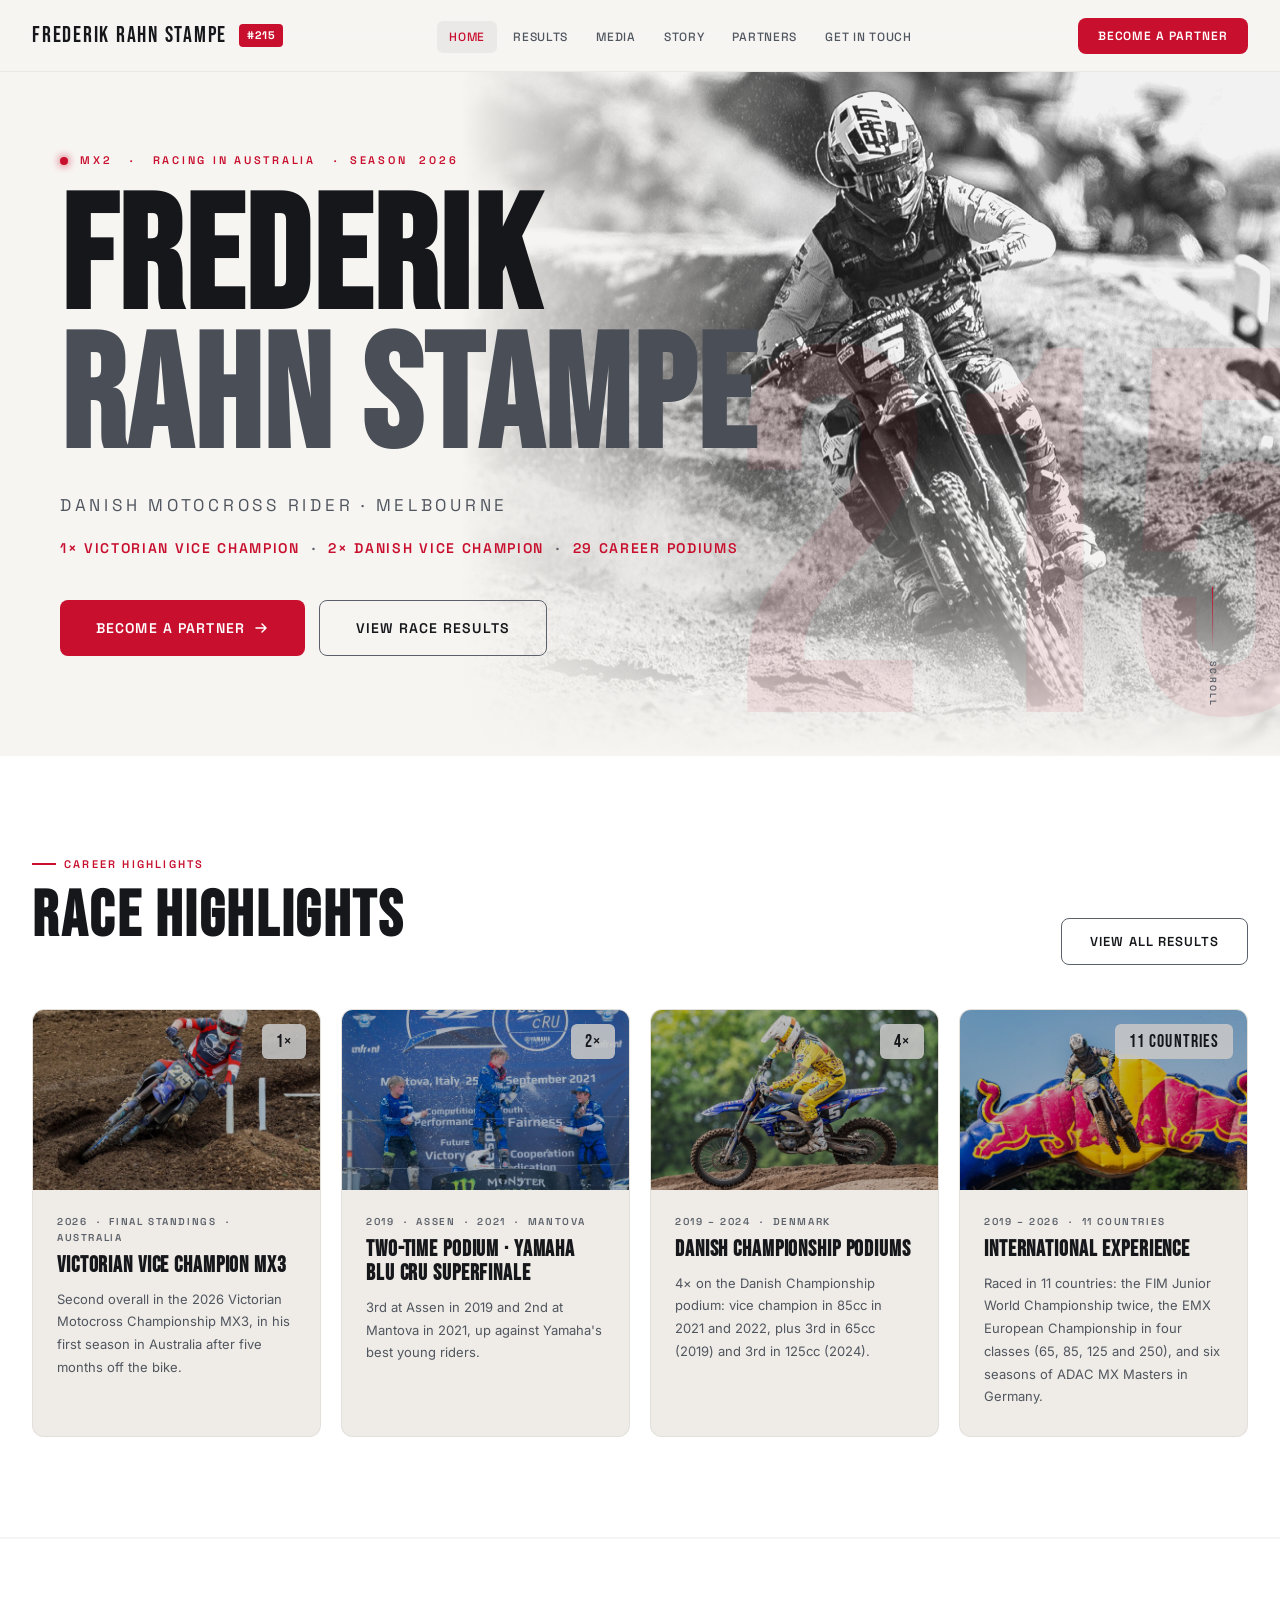
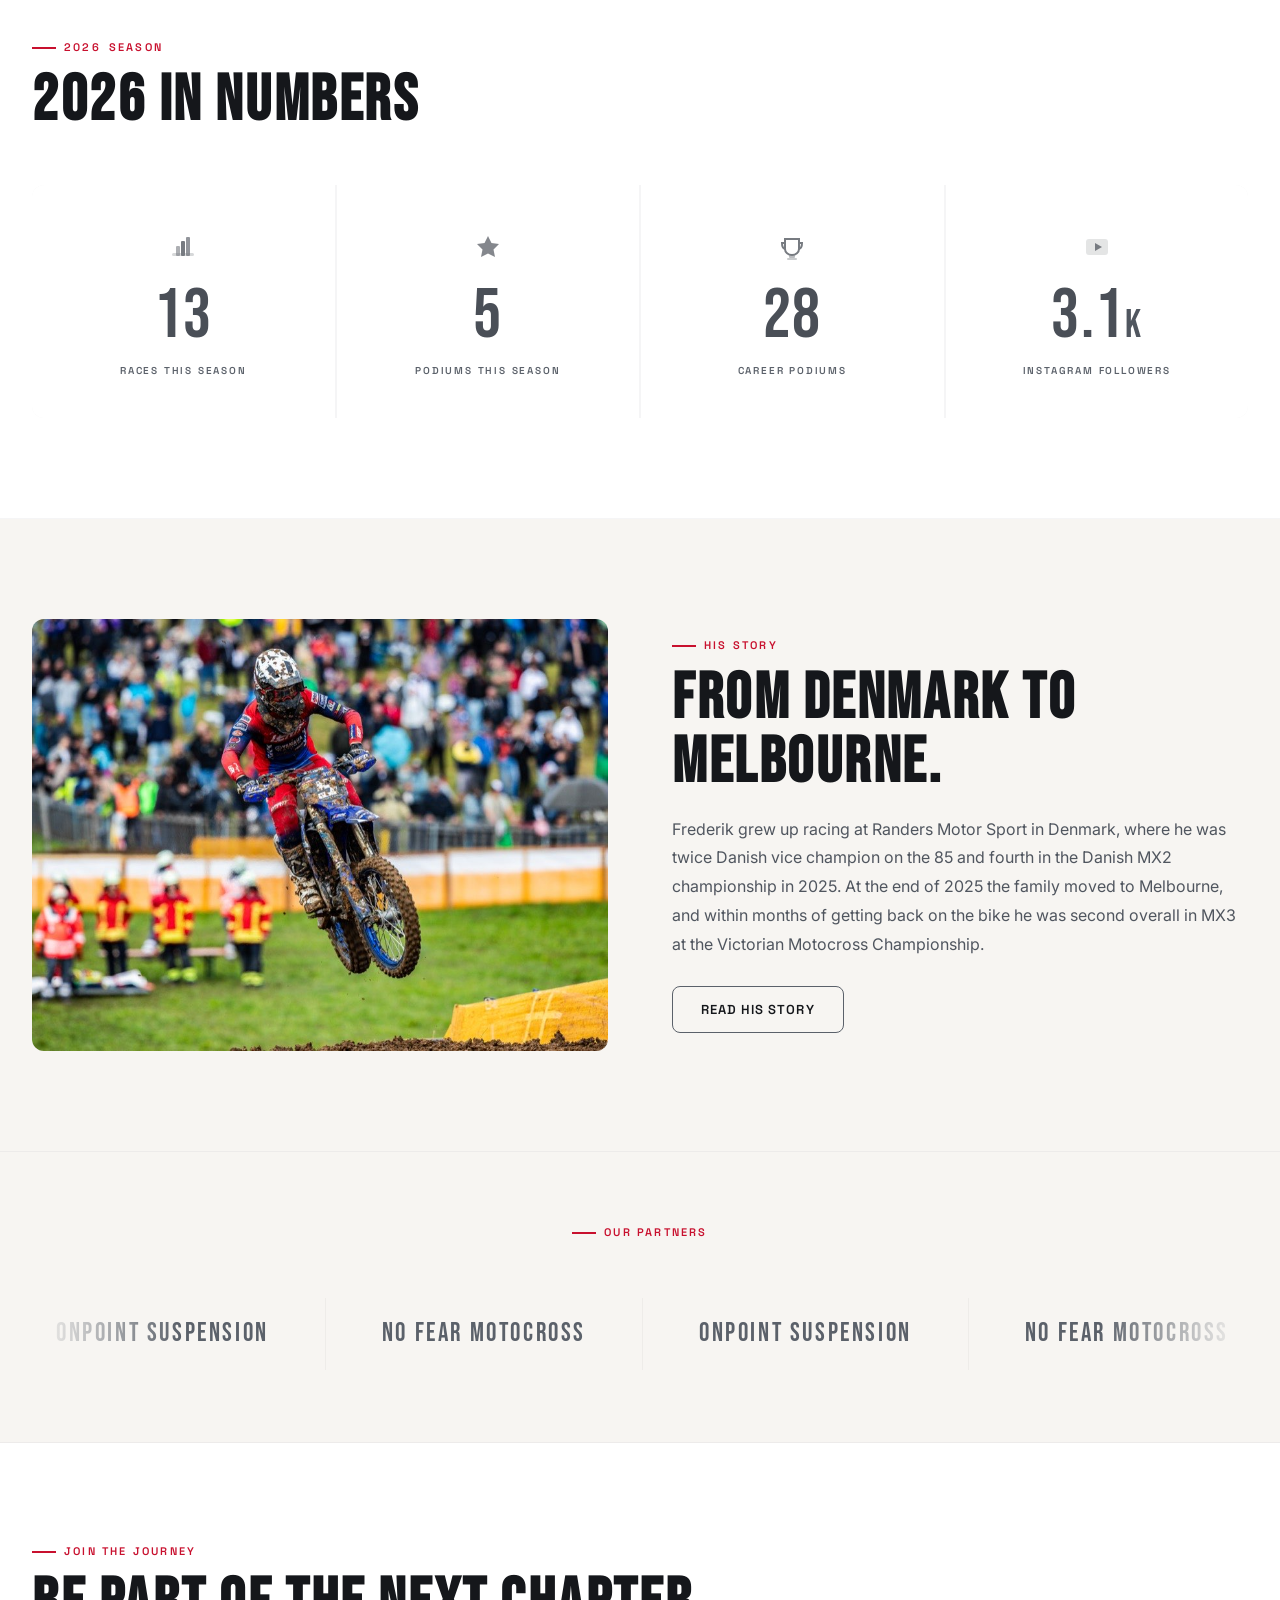
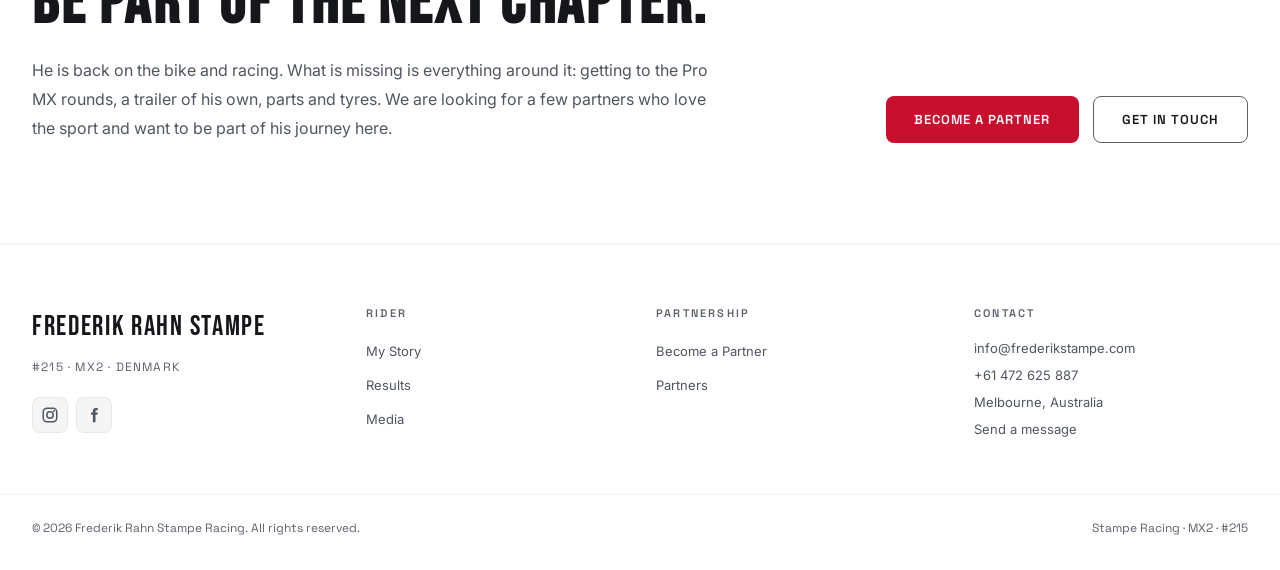
==== commit 068c4362: "Victorian vice champion on home, MX2/MX3 rows, Sandmasters wins, phone results, more photos, story p" ====
--- a/index.html
+++ b/index.html
@@ -396,7 +396,8 @@
 
   <!-- Quote Hero -->
   <div class="story-quote">
-    <div>
+    <img data-image="storyQuote" alt="" />
+    <div class="story-quote-inner">
       <h2 class="story-quote-text animate-fade-up">
         "Did I give it<br><em>everything</em><br>I've got?"
       </h2>
@@ -429,7 +430,7 @@
 
   <!-- Full-Bleed Banner -->
   <div class="story-banner">
-    <img data-image="storyBanner" alt="" loading="lazy" />
+    <img data-image="storyBanner" alt="" loading="lazy" style="object-position: center 15%;" />
     <div class="story-banner-overlay">
       <div class="story-banner-text animate-fade-up">
         <span data-field="career-seasons">8</span> SEASONS.<br><span><span data-field="career-country-count">12</span> COUNTRIES.</span><br>ONE GOAL.
@@ -638,7 +639,6 @@
 
       <!-- Ways to reach Frederik: Instagram, email, Facebook -->
       <div class="contact-channels animate-fade-up" id="touch-channels-container"></div>
-      <p class="contact-reply-time" data-field="touch-reply-time"></p>
 
       <!-- Photo beside the other ways to connect -->
       <div class="contact-more animate-fade-up">
--- a/styles.css
+++ b/styles.css
@@ -1078,6 +1078,7 @@
   display: grid;
   grid-template-columns: repeat(4, 1fr);
   grid-auto-rows: 220px;
+  grid-auto-flow: dense;
   gap: 12px;
   margin-bottom: 40px;
 }
@@ -1183,11 +1184,21 @@
   align-items: center;
   justify-content: center;
   text-align: center;
-  background: linear-gradient(135deg, #fbfaf8 0%, #f3e9e6 50%, #f7f5f2 100%);
+  background: #0a0a08;
   padding: 80px 32px;
   position: relative;
   overflow: hidden;
 }
+/* Photo behind the quote, dimmed like the story banner */
+.story-quote > img {
+  position: absolute;
+  inset: 0;
+  width: 100%;
+  height: 100%;
+  object-fit: cover;
+  opacity: 0.3;
+}
+.story-quote-inner { position: relative; z-index: 1; }
 .story-quote::before {
   content: '"';
   position: absolute;
@@ -1850,19 +1861,19 @@
   gap: 24px;
   align-items: stretch;
 }
-.contact-more .contact-ways { margin-bottom: 0; }
+.contact-more .contact-ways { margin-bottom: 0; grid-template-columns: 1fr; grid-auto-rows: 1fr; }
+.contact-more .contact-way { justify-content: center; }
+.contact-more .contact-way .btn { margin-top: 4px; width: auto; min-width: 220px; }
 .contact-photo {
   width: 100%;
-  height: 100%;
-  height: 0;
-  min-height: 100%;
+  aspect-ratio: 4 / 5;
   object-fit: cover;
-  object-position: center 35%;
   border-radius: 16px;
 }
 @media (max-width: 860px) {
   .contact-more { grid-template-columns: 1fr; }
-  .contact-photo { height: 240px; min-height: 0; }
+  .contact-more .contact-way .btn { width: 100%; min-width: 0; }
+  .contact-photo { aspect-ratio: auto; height: 320px; }
 }
 @media (max-width: 600px) {
   .contact-more .contact-ways { grid-template-columns: 1fr; }
@@ -1874,7 +1885,7 @@
   display: grid;
   grid-template-columns: repeat(3, 1fr);
   gap: 20px;
-  margin-bottom: 16px;
+  margin-bottom: 48px;
 }
 .contact-channel {
   background: var(--bg-2);
@@ -1919,17 +1930,11 @@
   margin-bottom: 24px;
 }
 .contact-channel .btn { margin-top: auto; width: 100%; justify-content: center; text-align: center; }
-.contact-reply-time {
-  font-size: 14px;
-  color: var(--text-2);
-  margin: 0 0 48px;
-}
 @media (max-width: 860px) {
-  .contact-channels { grid-template-columns: 1fr; gap: 14px; }
+  .contact-channels { grid-template-columns: 1fr; gap: 14px; margin-bottom: 36px; }
   .contact-channel { padding: 24px 20px 20px; }
   .contact-channel-icon { width: 44px; height: 44px; margin-bottom: 14px; }
   .contact-channel-name { font-size: 19px; }
-  .contact-reply-time { margin-bottom: 36px; }
 }
 
 /* ============================================================
@@ -3127,8 +3132,8 @@
    RED ON WHITE THEME OVERRIDES
    ============================================================ */
 
-/* The story banner photo stays dark, so text there stays white */
-.story-banner, .story-banner * { --text:#ffffff; --text-2:rgba(255,255,255,0.8); --text-3:rgba(255,255,255,0.65); --sand:#e9ecef; --sand-light:#ffffff; --gold:#ff4d63; --gold-light:#ff6b7e; --accent:#ff4d63; }
+/* The story banner photos stay dark, so text there stays white */
+.story-banner, .story-banner *, .story-quote, .story-quote * { --text:#ffffff; --text-2:rgba(255,255,255,0.8); --text-3:rgba(255,255,255,0.65); --sand:#e9ecef; --sand-light:#ffffff; --gold:#ff4d63; --gold-light:#ff6b7e; --accent:#ff4d63; }
 
 /* Results badges and status chips tuned for readable contrast on white */
 .pos-2 { background: rgba(120,126,135,0.14); color: #4f555d; }
@@ -3392,3 +3397,38 @@
   .cta-photo-split .section-label { justify-content: center; }
   .cta-photo-split .cta-actions { justify-content: center; }
 }
+
+/* Results on phones: each race becomes a compact card so the
+   championship and result are never cut off */
+@media (max-width: 640px) {
+  .results-table thead { display: none; }
+  .results-table, .results-table tbody { display: block; }
+  .results-table tr {
+    display: grid;
+    grid-template-columns: 28px auto 1fr auto;
+    grid-template-areas:
+      "num event   event   result"
+      "num champ   champ   result"
+      "num date    country result";
+    column-gap: 12px;
+    row-gap: 2px;
+    align-items: center;
+    padding: 14px 16px;
+    border-bottom: 1px solid rgba(21,23,27,0.06);
+  }
+  .results-table tr:last-child { border-bottom: none; }
+  .results-table td,
+  .results-table th:nth-child(3),
+  .results-table td:nth-child(3) { display: block; padding: 0; border: none; background: none; }
+  .results-table tr:hover td { background: none; }
+  .results-table td:nth-child(1) { grid-area: num; align-self: start; }
+  .results-table td:nth-child(2) { grid-area: event; }
+  .results-table td:nth-child(3) { grid-area: country; font-size: 12px; color: var(--text-3); }
+  .results-table td:nth-child(3) { margin-left: -8px; }
+  .results-table td:nth-child(3)::before { content: '· '; }
+  .results-table td:nth-child(4) { grid-area: date; font-size: 12px; color: var(--text-3); }
+  .results-table td:nth-child(5) { grid-area: champ; font-size: 13px; line-height: 1.35; }
+  .results-table td:nth-child(6) { grid-area: result; text-align: right; max-width: 120px; }
+  .results-table .pos-result { display: block; font-size: 12px; margin-top: 2px; }
+  .results-table .pos-badge + .pos-result { margin-top: 4px; }
+}
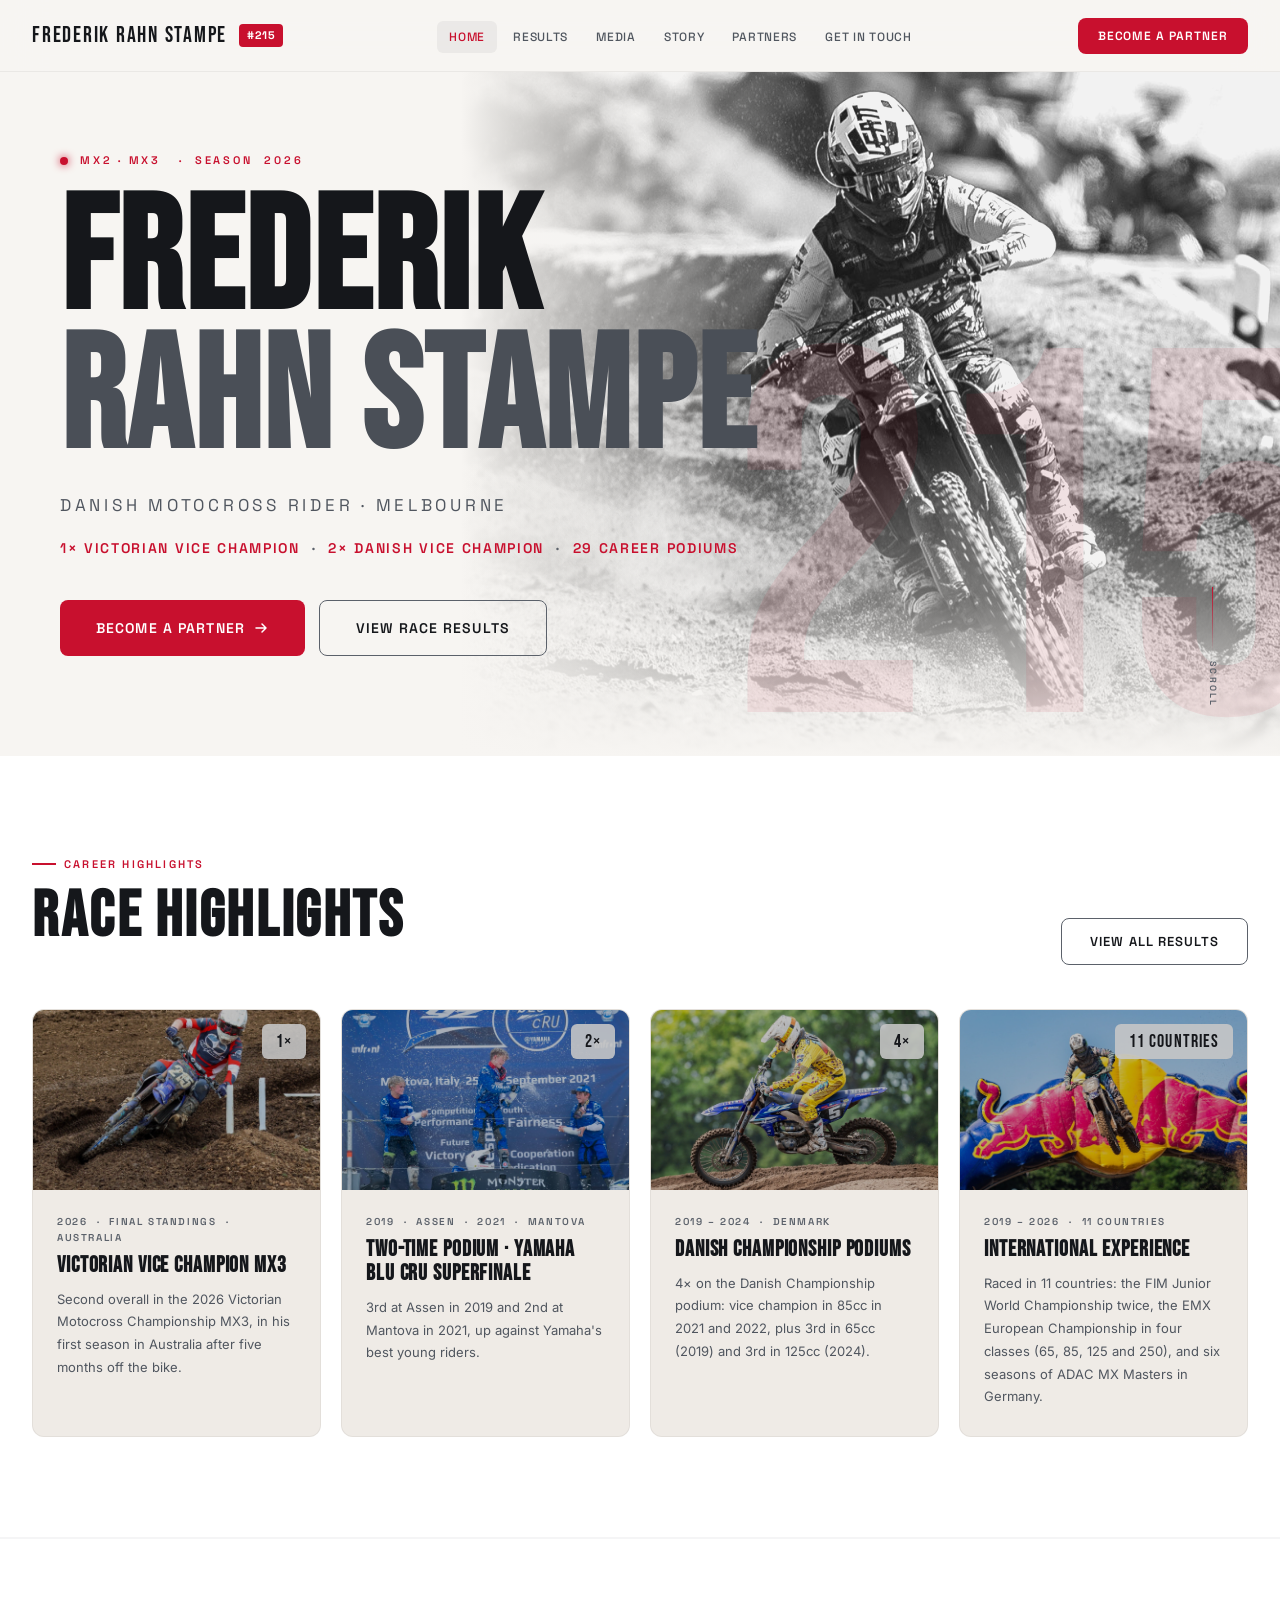
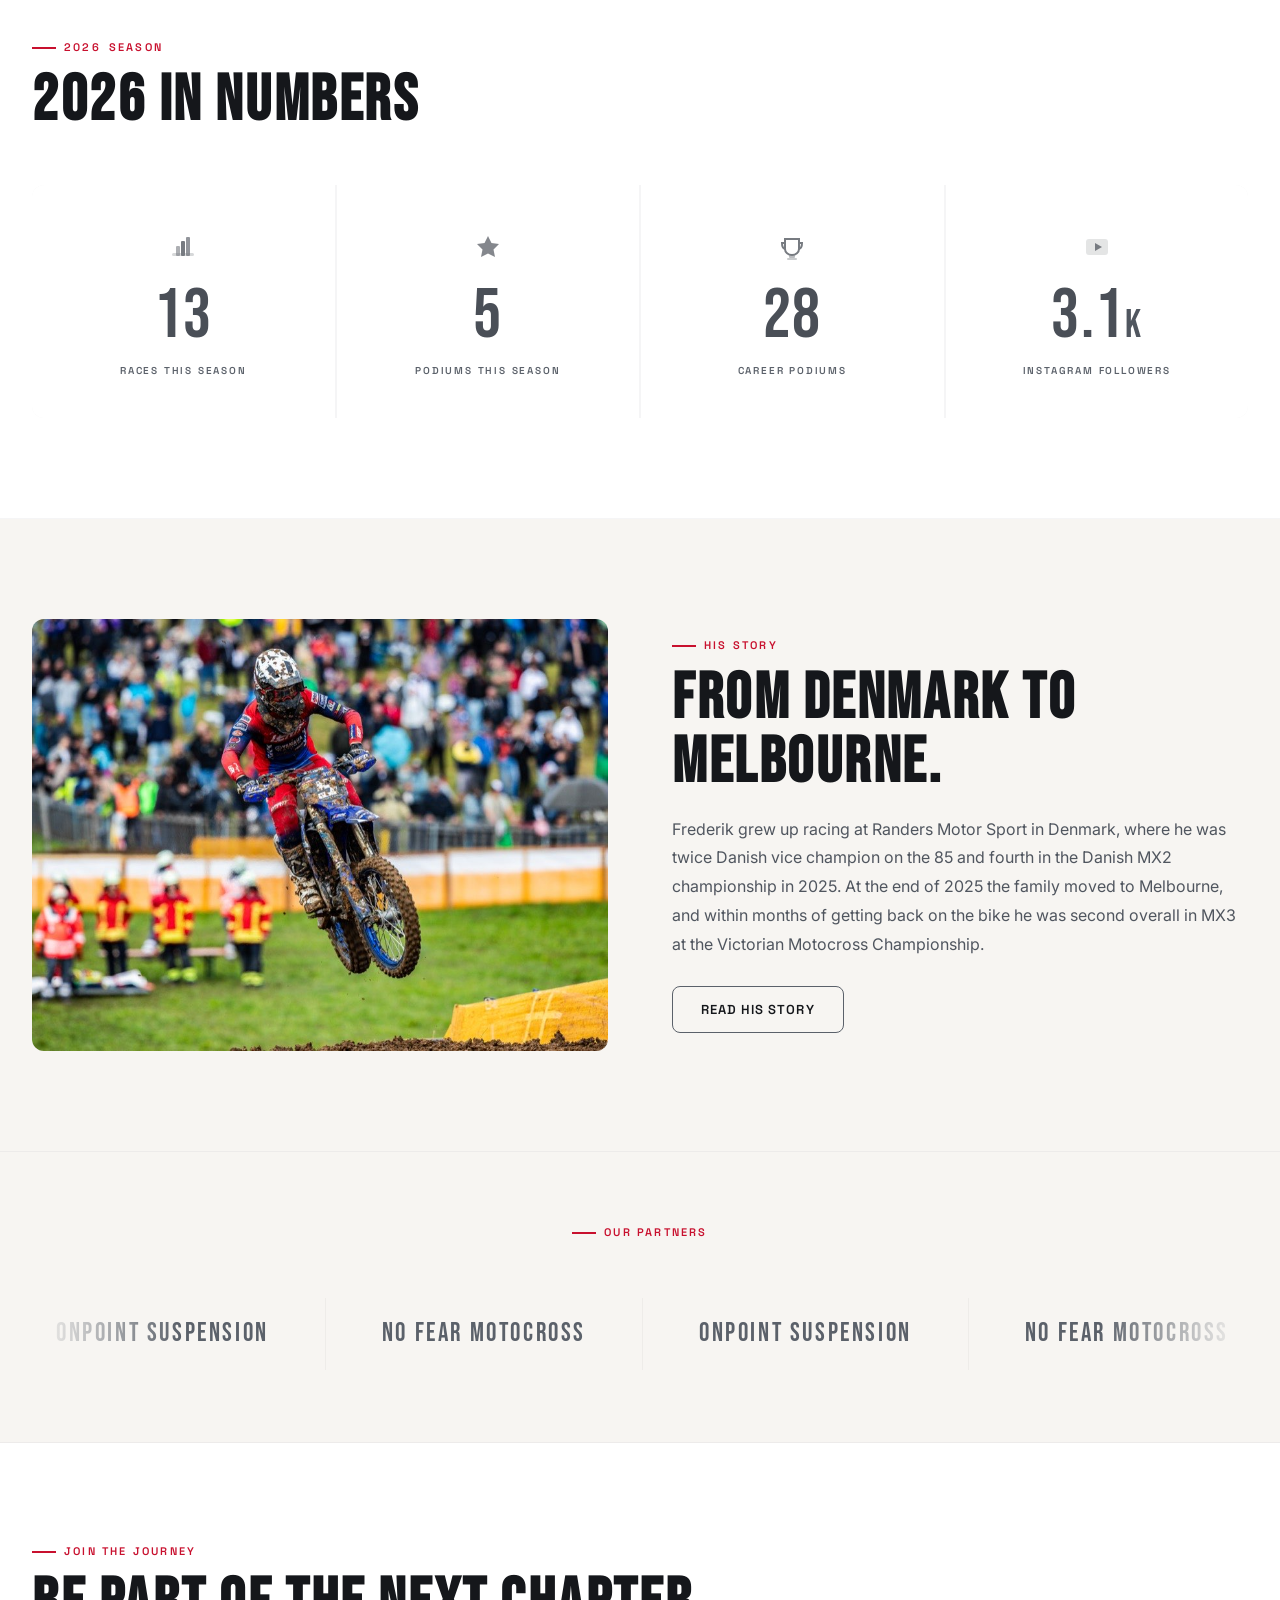
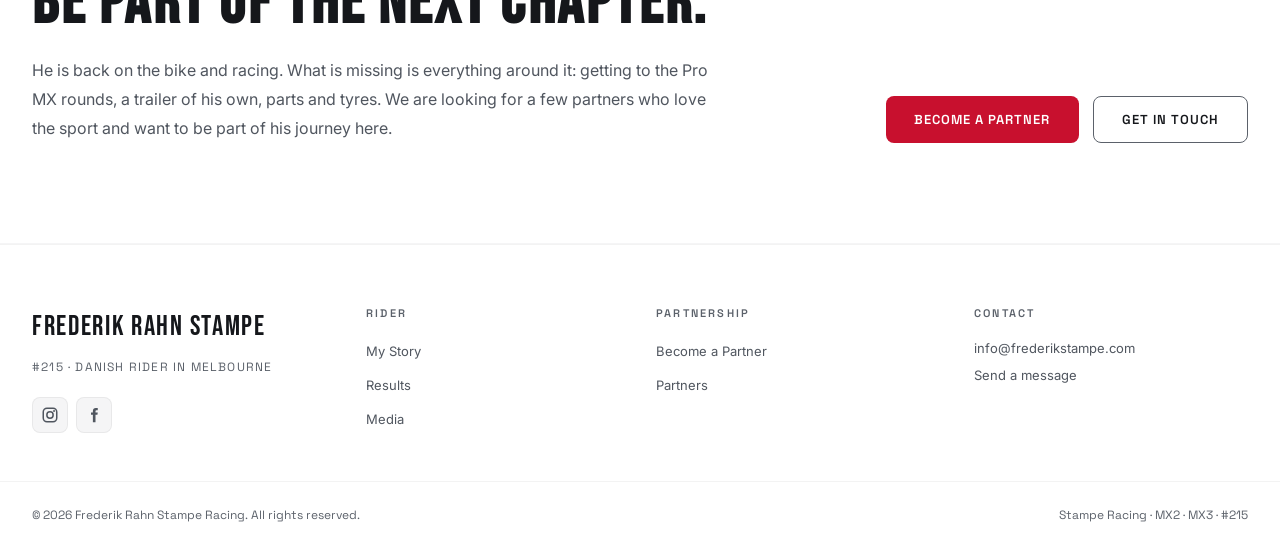
==== commit 8545cfc7: "Phone hero, swipe rows, photo request instead of Press Kit, footer and link preview Co-Authored-By: " ====
--- a/index.html
+++ b/index.html
@@ -4,9 +4,10 @@
   <meta charset="UTF-8" />
   <meta name="viewport" content="width=device-width, initial-scale=1.0" />
   <title>Frederik Rahn Stampe #215 — Motocross Rider</title>
-  <meta name="description" content="Frederik Rahn Stampe #215 — Danish motocross rider racing MX2 in Australia. Two-time Danish vice champion, 4th in the 2025 Danish MX2 championship. Partner with a rising rider." />
+  <meta name="description" content="Frederik Rahn Stampe #215, a Danish motocross rider in Melbourne. 2026 Victorian MX3 vice champion and two-time Danish vice champion. Partner with him for 2027." />
   <meta property="og:title" content="Frederik Rahn Stampe #215 — Motocross Rider" />
-  <meta property="og:description" content="Danish motocross rider racing MX2 in Melbourne, Australia." />
+  <meta property="og:description" content="Danish motocross rider in Melbourne. 2026 Victorian MX3 vice champion. Looking for partners for 2027." />
+  <meta property="og:image" content="https://www.frederikstampe.com/images/hero.jpg" />
   <link rel="preconnect" href="https://fonts.googleapis.com" />
   <link rel="preconnect" href="https://fonts.gstatic.com" crossorigin />
   <link href="https://fonts.googleapis.com/css2?family=Bebas+Neue&family=Space+Grotesk:wght@300;400;500;600;700&family=Inter:wght@300;400;500;600&display=swap" rel="stylesheet" />
@@ -68,7 +69,7 @@
     <div class="hp-hero-content">
       <div class="hp-hero-eyebrow">
         <span class="hp-hero-dot"></span>
-        <span data-field="rider-class">MX2</span> &nbsp;·&nbsp; <span data-field="hero-line">Racing in Australia</span> &nbsp;·&nbsp; Season <span data-field="current-season">2026</span>
+        <span data-field="rider-class">MX2</span> &nbsp;·&nbsp; Season <span data-field="current-season">2026</span>
       </div>
 
       <h1 class="hp-hero-name" id="hero-name">
@@ -362,9 +363,7 @@
             <div class="section-label">Press &amp; Media</div>
             <h1 class="section-title" style="font-size: clamp(40px,6vw,80px);">MEDIA GALLERY</h1>
           </div>
-          <div style="display:flex; gap:12px; flex-wrap:wrap;">
-            <button class="btn btn-primary">↓ Press Kit</button>
-          </div>
+
         </div>
       </div>
 
@@ -374,13 +373,10 @@
       <!-- Press Kit Bar -->
       <div class="press-kit-bar animate-fade-up">
         <div class="press-kit-text">
-          <h3>Press Kit</h3>
-          <p>High-resolution images, logos, biography, and stats — ready for publication.</p>
-        </div>
-        <button class="btn btn-primary btn-lg">
-          <svg width="16" height="16" viewBox="0 0 16 16" fill="none"><path d="M8 2V10M8 10L5 7M8 10L11 7M3 13H13" stroke="currentColor" stroke-width="1.5" stroke-linecap="round" stroke-linejoin="round"/></svg>
-          Download Press Kit
-        </button>
+          <h3>Need a photo?</h3>
+          <p>Partners, clubs and press can use these photos. Email us and we will send the full-size files and a short bio.</p>
+        </div>
+        <a class="btn btn-primary btn-lg" href="mailto:info@frederikstampe.com?subject=Photos">Ask for photos</a>
       </div>
     </div>
   </section>
--- a/styles.css
+++ b/styles.css
@@ -3432,3 +3432,31 @@
   .results-table .pos-result { display: block; font-size: 12px; margin-top: 2px; }
   .results-table .pos-badge + .pos-result { margin-top: 4px; }
 }
+
+/* Phones: hero photo above the name, highlights and partner tiers as
+   swipeable rows, and tier cards list only what is included */
+@media (max-width: 640px) {
+  .hp-hero-bg { height: 340px; object-position: center 22%; -webkit-mask-image: linear-gradient(to bottom, #000 60%, transparent 100%); mask-image: linear-gradient(to bottom, #000 60%, transparent 100%); }
+  .hp-hero-overlay { display: none; }
+  .hp-hero-content { padding-top: 300px; padding-bottom: 56px; }
+  .hp-hero-number-bg { display: none; }
+  .hp-hero-scroll { display: none; }
+  .hp-hero-btns .btn { width: 100%; justify-content: center; }
+  .hp-highlights-grid {
+    display: flex; overflow-x: auto; scroll-snap-type: x mandatory;
+    gap: 14px; margin: 0 -24px; padding: 0 24px 8px; scroll-padding: 0 24px; scrollbar-width: none;
+  }
+  .hp-highlights-grid::-webkit-scrollbar { display: none; }
+  .hp-highlights-grid > * { flex: 0 0 82%; scroll-snap-align: start; }
+  .sv-pkg-list li.sv-feat-n { display: none !important; }
+  .sv-pkg-card { padding: 26px 22px; }
+  .sv-pkg-name { font-size: 32px; }
+  .sv-pkg-grid { margin-top: 20px !important; }
+  .hp-hero-sub { letter-spacing: 0.14em; font-size: 12px; }
+  .sv-pkg-grid {
+    display: flex; overflow-x: auto; scroll-snap-type: x mandatory;
+    gap: 12px; padding: 0 0 8px; scrollbar-width: none;
+  }
+  .sv-pkg-grid::-webkit-scrollbar { display: none; }
+  .sv-pkg-grid > * { flex: 0 0 84%; scroll-snap-align: start; }
+}
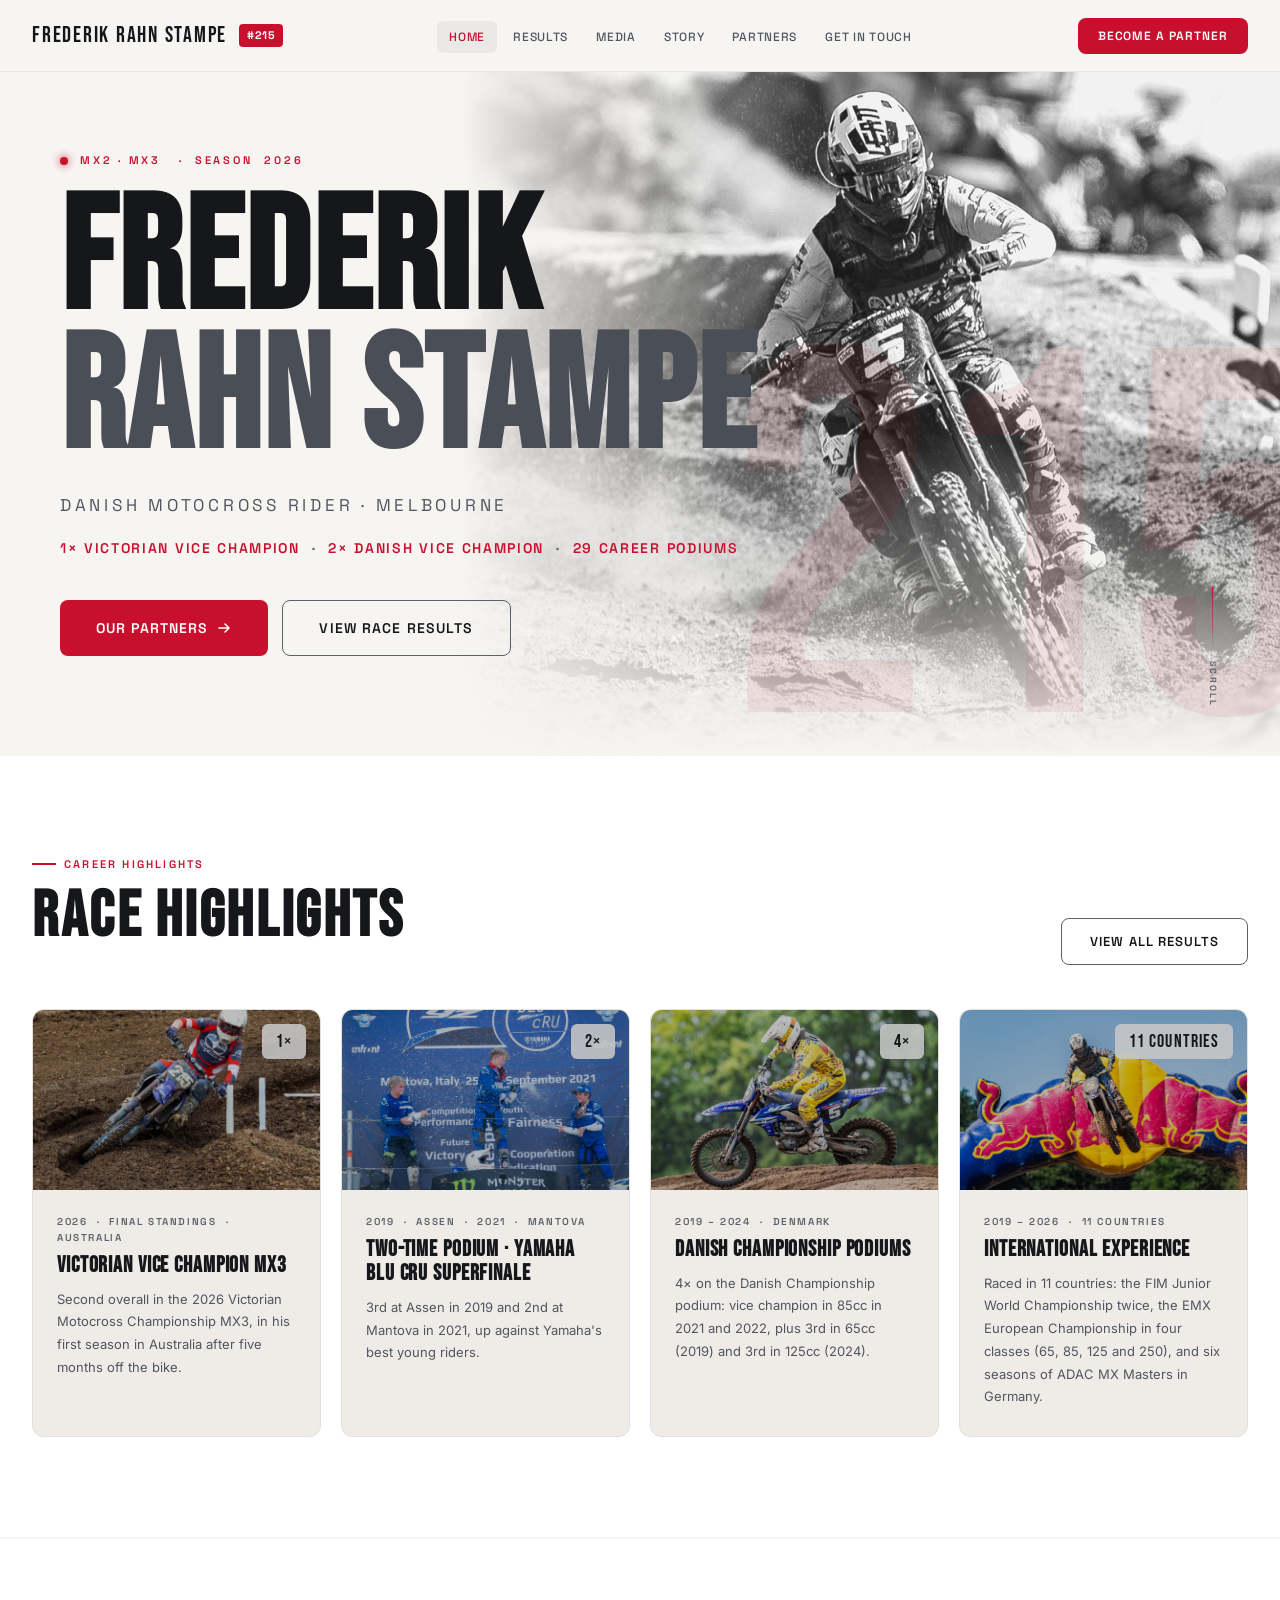
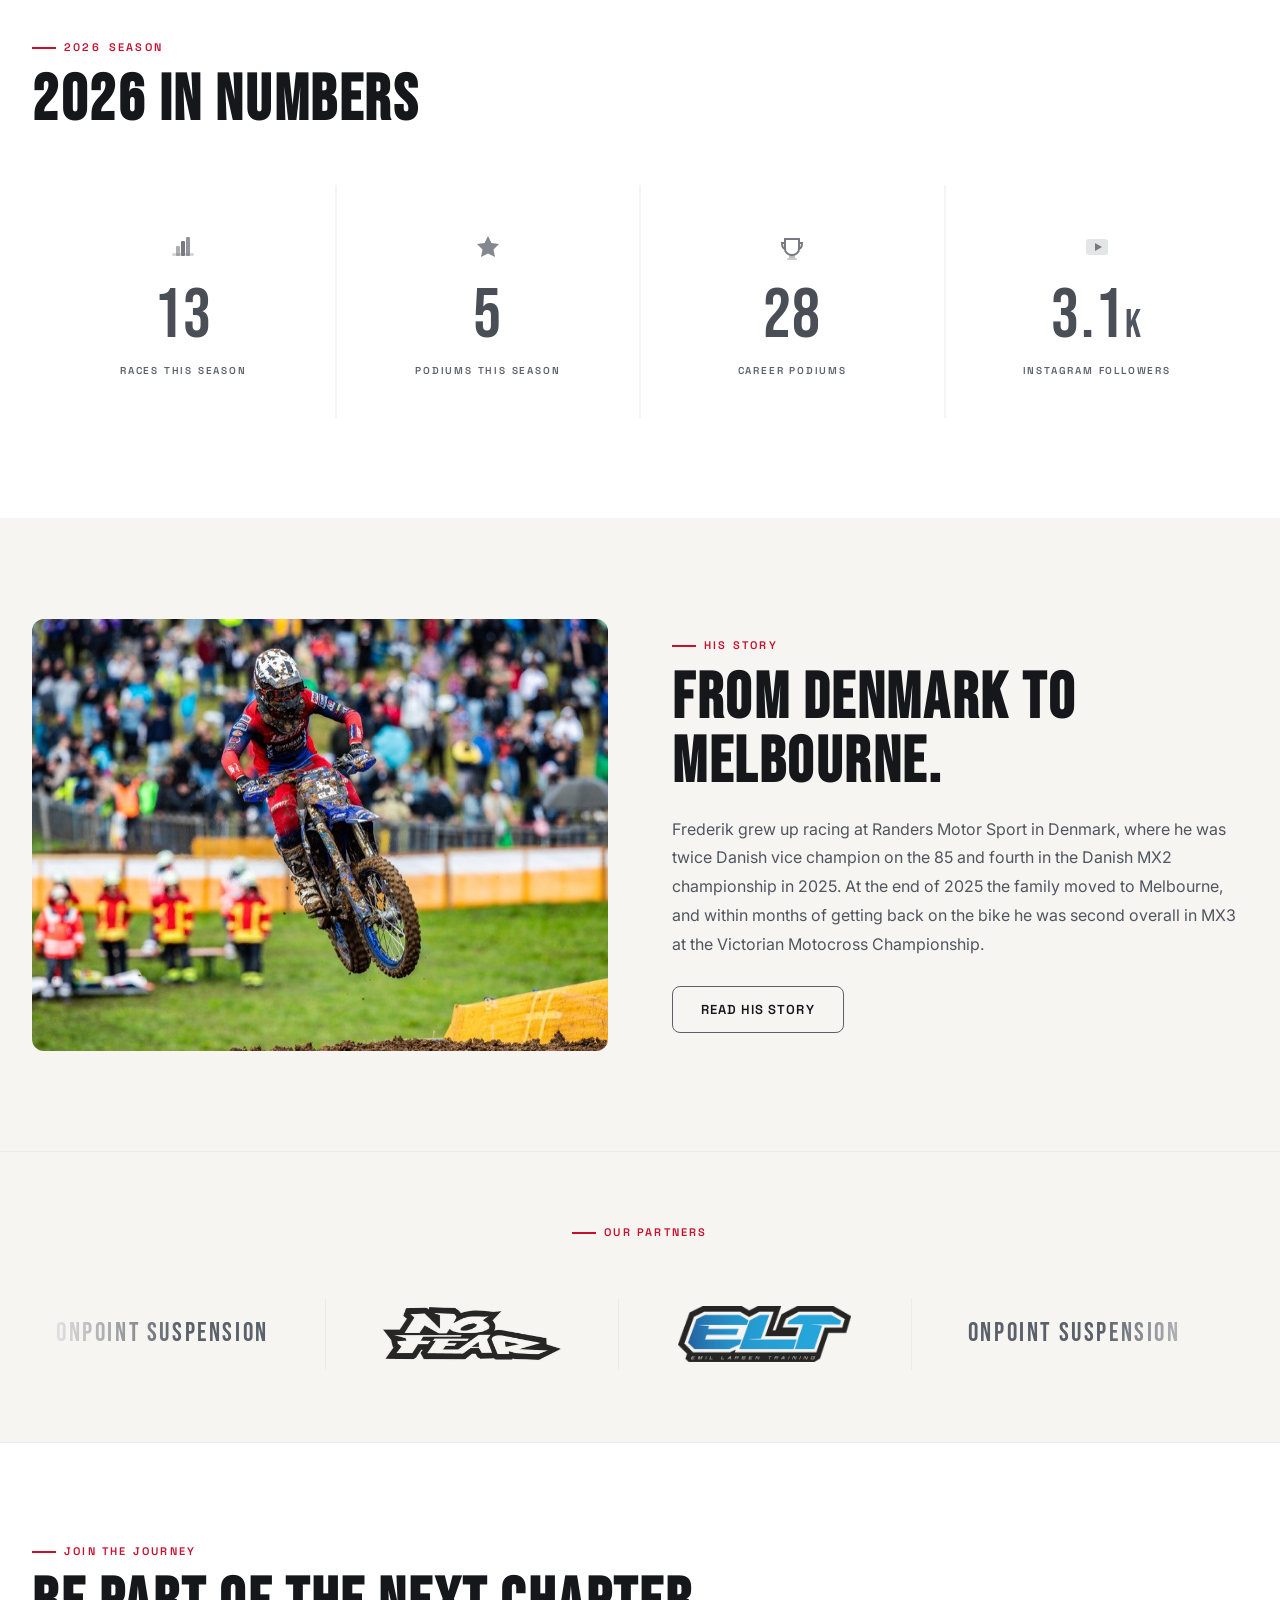
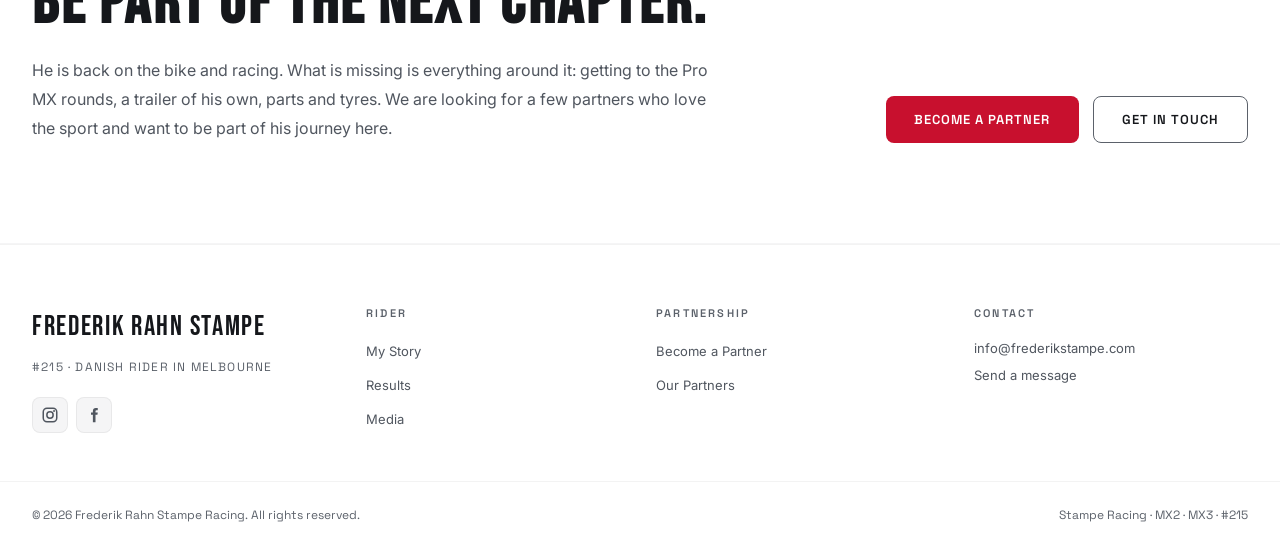
==== commit 66d4aebc: "Add 2027 partner packages with prices, Our Partners by tier and Meet pages - Become a Partner: busin" ====
--- a/index.html
+++ b/index.html
@@ -81,8 +81,8 @@
       <p class="hp-hero-proof" id="hero-proof"></p>
 
       <div class="hp-hero-btns">
-        <button class="btn btn-primary btn-lg" data-goto="sponsor-value">
-          Become a Partner
+        <button class="btn btn-primary btn-lg" data-goto="sponsors">
+          Our Partners
           <svg width="16" height="16" viewBox="0 0 16 16" fill="none">
             <path d="M3 8H13M13 8L9 4M13 8L9 12" stroke="currentColor" stroke-width="1.5" stroke-linecap="round" stroke-linejoin="round"/>
           </svg>
@@ -211,14 +211,14 @@
     <div class="sv-hero-graphic" data-field="rider-number">215</div>
     <div class="container sv-hero-inner">
       <div class="sv-hero-text">
-        <div class="section-label animate-fade-up"><span data-field="backing-hero-label"></span> · <span data-field="current-season">2026</span> Season</div>
+        <div class="section-label animate-fade-up"><span data-field="backing-hero-label"></span> · <span data-field="packages-season">2027</span> Season</div>
         <h1 class="sv-hero-title animate-fade-up animate-delay-1">
           <span data-field="backing-hero-title" style="color:inherit;"></span><br><span data-field="backing-hero-highlight"></span>
         </h1>
-        <p class="sv-hero-sub animate-fade-up animate-delay-2" data-field="story-pitch"></p>
+        <div class="sv-hero-intro animate-fade-up animate-delay-2" id="backing-intro-container"></div>
         <div class="sv-hero-btns animate-fade-up animate-delay-3">
-          <button class="btn btn-primary btn-lg" data-goto="sponsor-value" data-scroll="partner-tiers">Become a Partner</button>
-          <button class="btn btn-outline btn-lg" data-goto="story">His Story</button>
+          <button class="btn btn-primary btn-lg" data-goto="sponsor-value" data-scroll="partner-tiers">See the Packages</button>
+          <button class="btn btn-outline btn-lg" data-goto="sponsors">Our Partners</button>
         </div>
       </div>
       <div class="sv-hero-kpis animate-fade-up animate-delay-2">
@@ -245,12 +245,25 @@
   <!-- ── PARTNER TIERS ─────────────────────────────────────── -->
   <section class="sv-section" id="partner-tiers" style="background:var(--bg);">
     <div class="container">
-      <div class="section-label" data-field="backing-packages-label"></div>
-      <h2 class="section-title" data-field="backing-packages-heading"></h2>
-      <p class="section-subtitle" data-field="backing-packages-subtitle"></p>
-
+      <div class="section-label" data-field="packages-label"></div>
+      <h2 class="section-title" data-field="packages-heading"></h2>
+      <p class="section-subtitle" data-field="packages-subtitle"></p>
+
+      <!-- Benefits every partner gets, shown once above the cards -->
+      <div class="sv-pkg-shared" id="sv-packages-shared"></div>
+
+      <div class="sv-pkg-legend" id="sv-packages-legend"></div>
+
+      <!-- One card per tier, built from SITE_DATA.packages.tiers -->
       <div class="sv-pkg-grid" id="sv-packages-container"></div>
 
+      <div class="sv-pkg-enquire">
+        <a class="btn btn-primary btn-lg sv-pkg-enquire-btn" id="packages-enquire-btn"></a>
+        <p class="sv-pkg-enquire-text" data-field="packages-enquire-text"></p>
+        <button class="sv-pkg-link" data-goto="sponsors">See how our partners are shown on the site →</button>
+      </div>
+
+      <ul class="sv-pkg-notes" id="sv-packages-notes"></ul>
       <p class="sv-pkg-note" data-field="backing-packages-note"></p>
     </div>
   </section>
@@ -462,7 +475,7 @@
           <div>
             <div class="section-label">Team</div>
             <h1 class="section-title" style="font-size: clamp(40px,6vw,80px);">OUR PARTNERS</h1>
-            <p class="section-subtitle">The partners behind Frederik's <span data-field="current-season">2026</span> season in Australia.</p>
+            <p class="section-subtitle">The businesses behind Frederik's racing in Australia. Get to know them.</p>
           </div>
         </div>
       </div>
@@ -475,11 +488,11 @@
       <div class="cta-section cta-photo-split animate-fade-up">
         <img class="cta-photo" data-image="partnersBanner" alt="" loading="lazy" />
         <div class="cta-photo-body">
-          <div class="section-label" style="margin-bottom:16px;">Available Slots</div>
+          <div class="section-label" style="margin-bottom:16px;">2027 Season</div>
           <div class="cta-title" data-field="backing-sponsors-cta-title"></div>
           <p class="cta-text" data-field="backing-sponsors-cta-text"></p>
           <div class="cta-actions">
-            <button class="btn btn-primary btn-lg" data-goto="sponsor-value" data-scroll="partner-tiers">Partner Tiers</button>
+            <button class="btn btn-primary btn-lg" data-goto="sponsor-value" data-scroll="partner-tiers">See Partner Packages</button>
           </div>
         </div>
       </div>
--- a/styles.css
+++ b/styles.css
@@ -3226,6 +3226,16 @@
   background: var(--bg-3);
 }
 .partner-hero-photo img { width: 100%; height: 100%; object-fit: cover; display: block; }
+.partner-about-photo { margin: 28px 0 0; }
+.partner-about-photo img {
+  width: 100%;
+  aspect-ratio: 16 / 10;
+  object-fit: cover;
+  display: block;
+  border-radius: var(--radius-lg);
+  background: var(--bg-3);
+}
+.partner-about-photo figcaption { margin-top: 10px; font-size: 13px; color: var(--text-2); }
 
 .partner-section { padding: 64px 0; border-bottom: 1px solid rgba(21,23,27,0.08); }
 .partner-section:last-child { border-bottom: none; }
@@ -3433,8 +3443,8 @@
   .results-table .pos-badge + .pos-result { margin-top: 4px; }
 }
 
-/* Phones: hero photo above the name, highlights and partner tiers as
-   swipeable rows, and tier cards list only what is included */
+/* Phones: hero photo above the name, highlights as a swipeable row;
+   partner package cards stack */
 @media (max-width: 640px) {
   .hp-hero-bg { height: 340px; object-position: center 22%; -webkit-mask-image: linear-gradient(to bottom, #000 60%, transparent 100%); mask-image: linear-gradient(to bottom, #000 60%, transparent 100%); }
   .hp-hero-overlay { display: none; }
@@ -3444,19 +3454,222 @@
   .hp-hero-btns .btn { width: 100%; justify-content: center; }
   .hp-highlights-grid {
     display: flex; overflow-x: auto; scroll-snap-type: x mandatory;
-    gap: 14px; margin: 0 -24px; padding: 0 24px 8px; scroll-padding: 0 24px; scrollbar-width: none;
+    gap: 14px; margin: 0 -20px; padding: 0 20px 8px; scroll-padding: 0 20px; scrollbar-width: none;
   }
   .hp-highlights-grid::-webkit-scrollbar { display: none; }
   .hp-highlights-grid > * { flex: 0 0 82%; scroll-snap-align: start; }
-  .sv-pkg-list li.sv-feat-n { display: none !important; }
-  .sv-pkg-card { padding: 26px 22px; }
-  .sv-pkg-name { font-size: 32px; }
-  .sv-pkg-grid { margin-top: 20px !important; }
+  .sv-pkg-card { padding: 28px 24px; }
   .hp-hero-sub { letter-spacing: 0.14em; font-size: 12px; }
-  .sv-pkg-grid {
-    display: flex; overflow-x: auto; scroll-snap-type: x mandatory;
-    gap: 12px; padding: 0 0 8px; scrollbar-width: none;
-  }
-  .sv-pkg-grid::-webkit-scrollbar { display: none; }
-  .sv-pkg-grid > * { flex: 0 0 84%; scroll-snap-align: start; }
-}
+}
+
+/* Three partners in a tier sit in one row on wide screens, so the
+   third card is not left alone with an empty space beside it. */
+@media (min-width: 901px) {
+  .partners-grid:has(> :nth-child(3):last-child) { grid-template-columns: repeat(3, 1fr); }
+}
+
+/* ============================================================
+   2027 PARTNER PACKAGES (Become a Partner page)
+   ============================================================ */
+.sv-hero-intro { max-width: 600px; margin-bottom: 36px; }
+.sv-hero-intro .sv-hero-sub { margin-bottom: 14px; max-width: none; }
+.sv-hero-intro .sv-hero-sub:first-child { font-size: 17px; color: var(--text); }
+
+/* Benefits every partner gets */
+.sv-pkg-shared {
+  margin-top: 40px;
+  background: var(--bg-2);
+  border: 1px solid rgba(21,23,27,0.08);
+  border-radius: 12px;
+  padding: 24px 28px;
+  display: grid;
+  grid-template-columns: 200px 1fr;
+  gap: 16px 32px;
+  align-items: start;
+}
+.sv-pkg-shared-title {
+  font-family: 'Bebas Neue', sans-serif;
+  font-size: 28px;
+  font-weight: 400;
+  line-height: 1;
+  color: var(--text);
+}
+.sv-pkg-shared-list {
+  list-style: none;
+  display: grid;
+  grid-template-columns: repeat(2, 1fr);
+  gap: 10px 28px;
+}
+.sv-pkg-shared-list li {
+  position: relative;
+  padding-left: 26px;
+  font-size: 14px;
+  line-height: 1.5;
+  color: var(--text-2);
+}
+.sv-pkg-shared-list li::before {
+  content: '✓';
+  position: absolute; left: 0; top: 1px;
+  width: 17px; height: 17px; border-radius: 50%;
+  display: flex; align-items: center; justify-content: center;
+  font-size: 10px; font-weight: 700;
+  background: var(--text); color: #fff;
+}
+
+/* Four package cards */
+.sv-pkg-grid { grid-template-columns: repeat(4, 1fr); gap: 16px; margin-top: 20px; }
+.sv-pkg-card {
+  background: var(--bg-2);
+  border: 1px solid rgba(21,23,27,0.12);
+  padding: 32px 26px 28px;
+}
+.sv-pkg-card:hover { border-color: rgba(200,16,46,0.45); }
+.sv-pkg-featured { border: 2px solid var(--accent); box-shadow: 0 10px 30px rgba(200,16,46,0.10); }
+.sv-pkg-featured:hover { border-color: var(--accent); }
+.sv-pkg-name { font-size: 34px; margin-bottom: 18px; }
+.sv-pkg-price {
+  font-family: 'Bebas Neue', sans-serif;
+  font-size: 54px;
+  line-height: 0.95;
+  color: var(--text);
+  letter-spacing: 0.01em;
+}
+.sv-pkg-price-note {
+  font-family: 'Space Grotesk', sans-serif;
+  font-size: 12px;
+  font-weight: 500;
+  letter-spacing: 0.1em;
+  text-transform: uppercase;
+  color: var(--text-3);
+  margin-top: 6px;
+}
+.sv-pkg-sep { margin: 22px 0 18px; background: rgba(21,23,27,0.1); }
+.sv-pkg-includes {
+  font-family: 'Space Grotesk', sans-serif;
+  font-size: 12px;
+  font-weight: 700;
+  letter-spacing: 0.08em;
+  text-transform: uppercase;
+  color: var(--text);
+  margin-bottom: 14px;
+}
+.sv-pkg-list { margin-bottom: 28px; }
+.sv-pkg-list li { font-size: 14px; color: var(--text-2); }
+.sv-feat-add::before, .sv-feat-up::before {
+  flex-shrink: 0;
+  width: 17px; height: 17px; border-radius: 50%;
+  display: inline-flex; align-items: center; justify-content: center;
+  font-size: 11px; font-weight: 700; line-height: 1;
+}
+.sv-feat-add::before { content: '+'; background: var(--accent); color: #fff; border: 0; }
+.sv-feat-up::before { content: '↑'; background: transparent; color: var(--accent); border: 1.5px solid var(--accent); }
+.sv-pkg-cta { margin-top: auto; }
+
+/* Enquire button, legend and small print below the cards */
+.sv-pkg-enquire { text-align: center; margin-top: 44px; }
+.sv-pkg-enquire-btn { padding-left: 40px; padding-right: 40px; }
+.sv-pkg-enquire-text { font-size: 14px; color: var(--text-2); margin: 14px auto 6px; max-width: 460px; line-height: 1.6; }
+.sv-pkg-link {
+  background: none; border: 0; padding: 6px 0; cursor: pointer;
+  font: 600 14px 'Space Grotesk', sans-serif;
+  color: var(--accent);
+  text-decoration: underline; text-underline-offset: 3px;
+}
+.sv-pkg-link:hover { color: var(--gold-dark); }
+.sv-pkg-notes {
+  list-style: none;
+  margin: 36px auto 0;
+  max-width: 720px;
+  padding-top: 24px;
+  border-top: 1px solid rgba(21,23,27,0.1);
+  display: flex; flex-direction: column; gap: 6px;
+  text-align: center;
+  font-size: 13px; color: var(--text-3); line-height: 1.6;
+}
+.sv-pkg-legend { display: flex; justify-content: flex-end; flex-wrap: wrap; gap: 8px 24px; margin-top: 18px; font-size: 13px; color: var(--text-2); }
+.sv-pkg-legend span { display: inline-flex; align-items: center; gap: 8px; }
+.sv-pkg-notes + .sv-pkg-note { margin-top: 12px; }
+
+@media (max-width: 1200px) {
+  .sv-pkg-grid { grid-template-columns: repeat(2, 1fr); max-width: 760px; margin-left: auto; margin-right: auto; }
+}
+@media (max-width: 1024px) {
+  .sv-pkg-grid { grid-template-columns: repeat(2, 1fr); max-width: 760px; }
+  .sv-pkg-shared { grid-template-columns: 1fr; }
+}
+@media (max-width: 640px) {
+  .sv-pkg-grid { grid-template-columns: 1fr; max-width: 100%; }
+  .sv-pkg-shared { padding: 22px 20px; }
+  .sv-pkg-shared-list { grid-template-columns: 1fr; }
+  .sv-pkg-price { font-size: 48px; }
+  .sv-pkg-enquire-btn { width: 100%; justify-content: center; }
+  .sv-pkg-notes { text-align: left; }
+  .sv-pkg-legend { justify-content: flex-start; flex-direction: column; }
+  .sv-pkg-shared { margin-top: 28px; }
+}
+
+/* ============================================================
+   OUR PARTNERS — tier sections and partner cards
+   ============================================================ */
+.sponsor-tiers { gap: 44px; }
+.sponsor-tier-label {
+  font-family: 'Bebas Neue', sans-serif;
+  font-size: 32px;
+  font-weight: 400;
+  letter-spacing: 0.03em;
+  text-transform: uppercase;
+  color: var(--text);
+  margin-bottom: 18px;
+}
+.sponsor-tier-label::after { background: rgba(21,23,27,0.1); }
+.sponsor-tier-empty .sponsor-tier-label { font-size: 26px; color: var(--text-3); margin-bottom: 10px; }
+.partner-empty {
+  display: flex; align-items: center; justify-content: space-between; flex-wrap: wrap;
+  gap: 8px 20px;
+  border: 1px dashed rgba(21,23,27,0.2);
+  border-radius: 12px;
+  padding: 16px 22px;
+  font-size: 14px; color: var(--text-2);
+}
+.partner-card { border-color: rgba(21,23,27,0.1); padding: 28px 28px 26px; }
+.partner-card-tier {
+  align-self: center;
+  font-family: 'Space Grotesk', sans-serif;
+  font-size: 11px; font-weight: 700; letter-spacing: 0.12em; text-transform: uppercase;
+  color: var(--accent);
+  border: 1px solid rgba(200,16,46,0.35);
+  border-radius: 999px;
+  padding: 4px 12px;
+  margin-bottom: 20px;
+}
+.partner-card-name {
+  font-family: 'Bebas Neue', sans-serif;
+  font-size: 30px; font-weight: 400; line-height: 1;
+  color: var(--text);
+  margin: 4px 0 6px;
+}
+.partner-card-actions { display: flex; flex-direction: column; align-items: center; gap: 12px; width: 100%; }
+.partner-card-actions .btn { width: 100%; max-width: 320px; justify-content: center; }
+.partner-card-site { font-size: 13px; font-weight: 500; color: var(--text-2); text-decoration: underline; text-underline-offset: 3px; }
+.partner-card-site:hover { color: var(--accent); }
+.partner-summary { margin: 12px 0 22px; }
+@media (max-width: 640px) {
+  .sponsor-tier-label { font-size: 28px; }
+  .partner-empty { padding: 14px 16px; }
+}
+
+/* Meet <partner> page */
+.partner-hero-fullname {
+  font-family: 'Space Grotesk', sans-serif;
+  font-size: 13px; font-weight: 600; letter-spacing: 0.08em; text-transform: uppercase;
+  color: var(--text-3);
+  margin: 10px 0 12px;
+}
+
+/* Home page partner strip: each logo is a link to Our Partners */
+button.hp-carousel-item { background: none; border: 0; border-right: 1px solid rgba(21,23,27,0.04); cursor: pointer; font: inherit; }
+button.hp-carousel-item:focus-visible { outline: 2px solid var(--accent); outline-offset: -4px; }
+@media (max-width: 640px) {
+  .sv-hero-btns .btn { width: 100%; justify-content: center; }
+  .sv-pkg-notes + .sv-pkg-note { text-align: left; }
+}
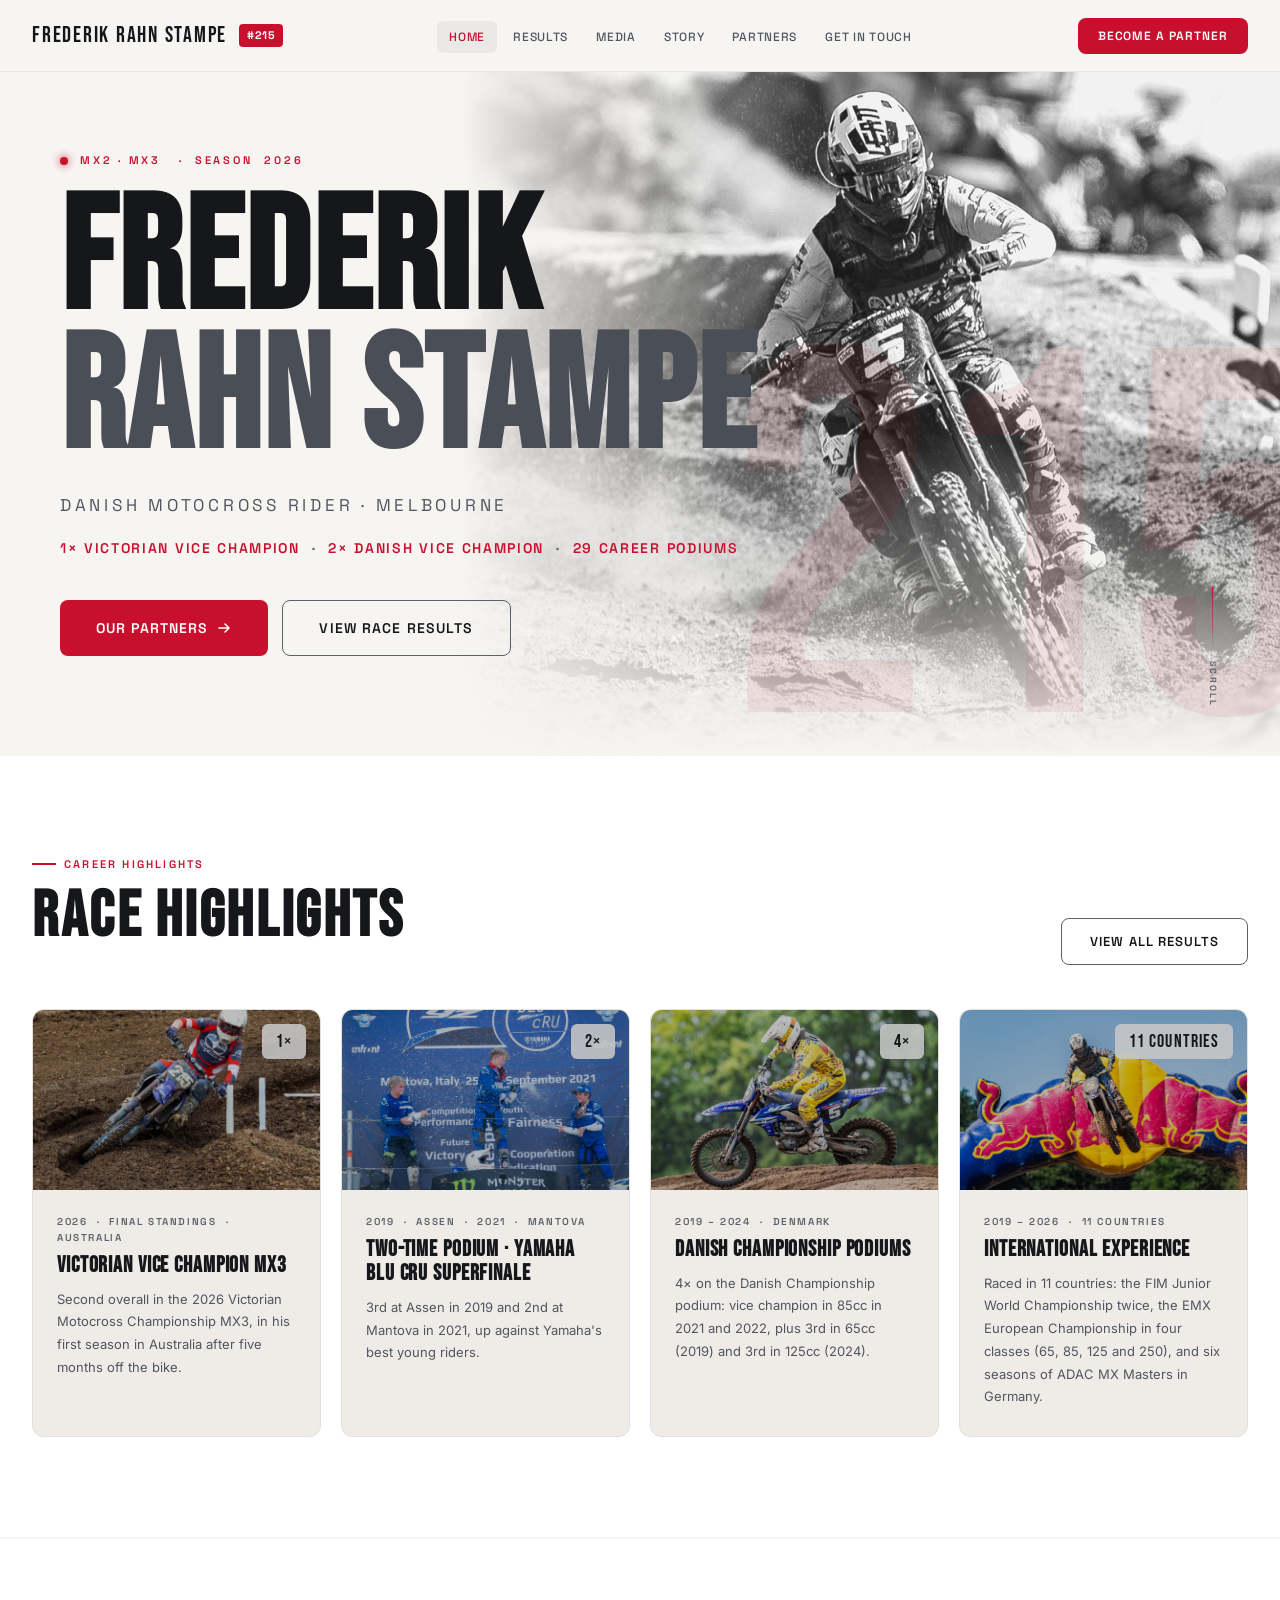
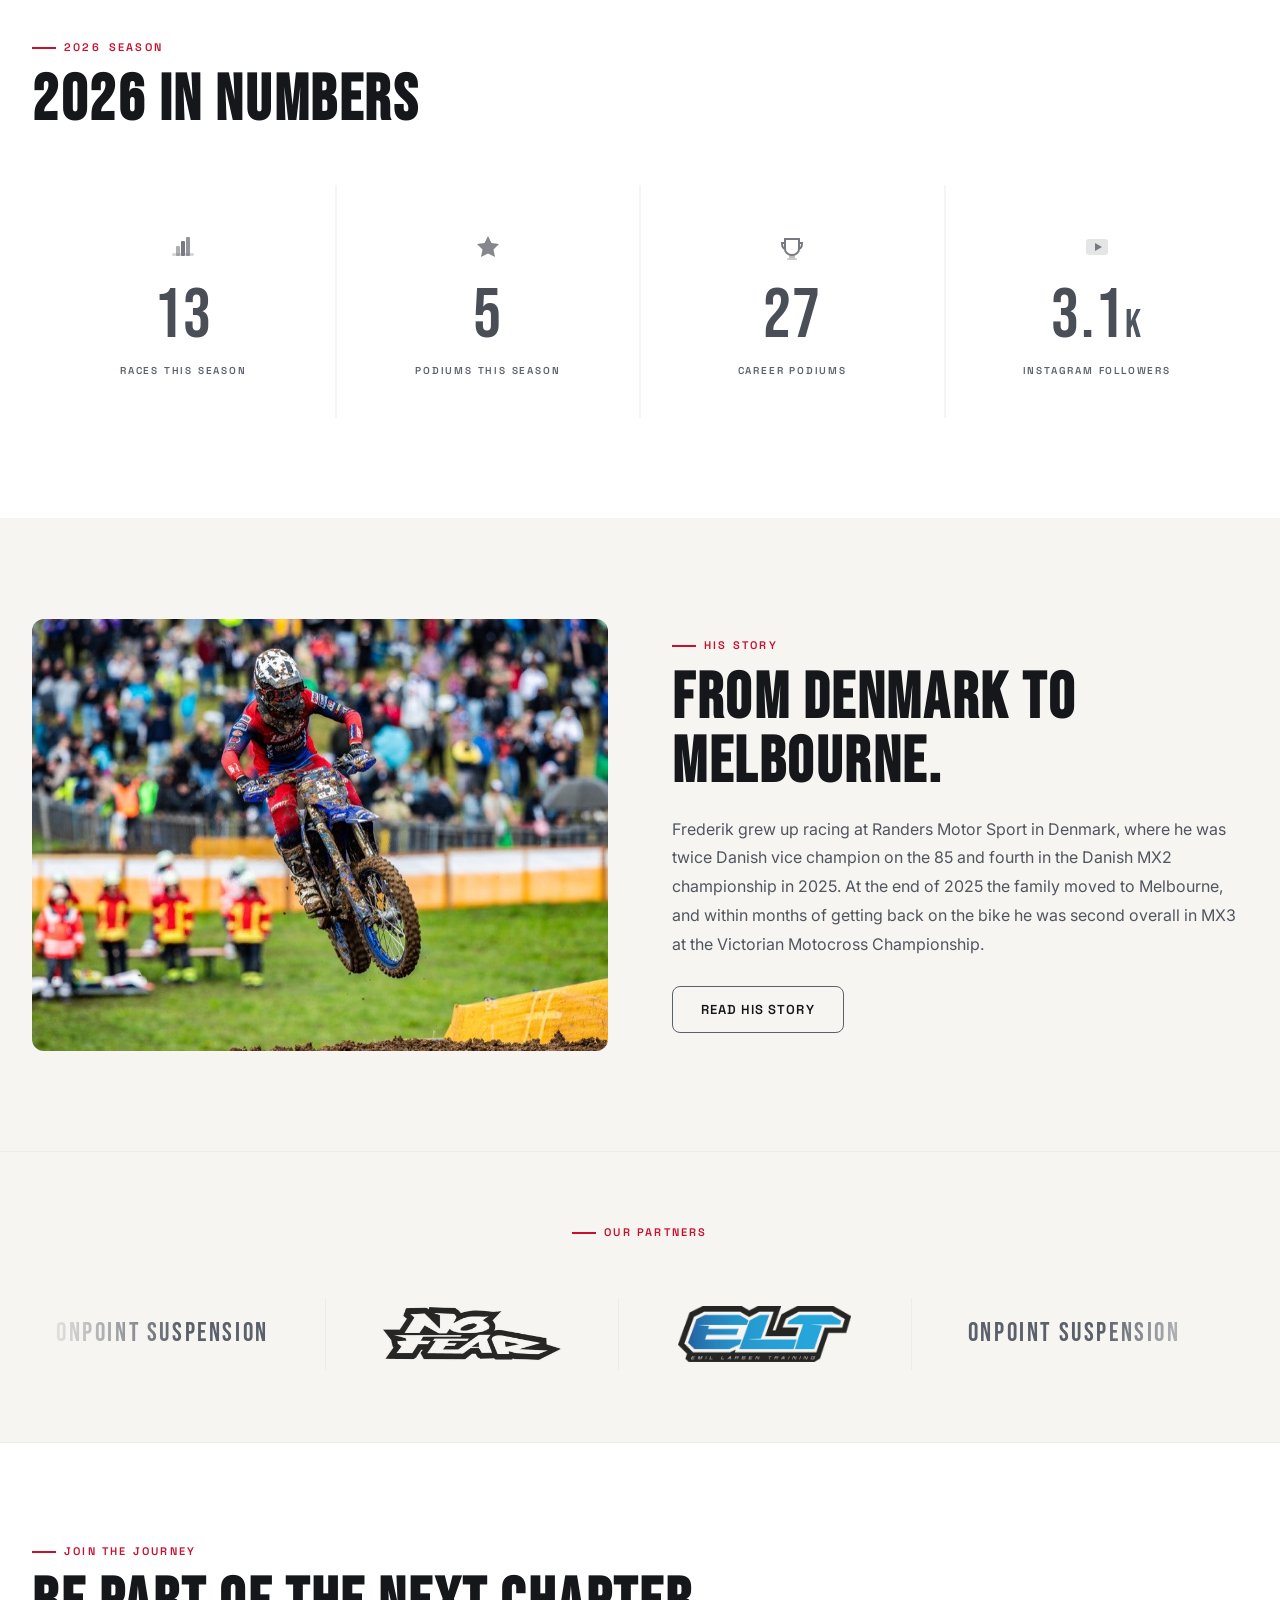
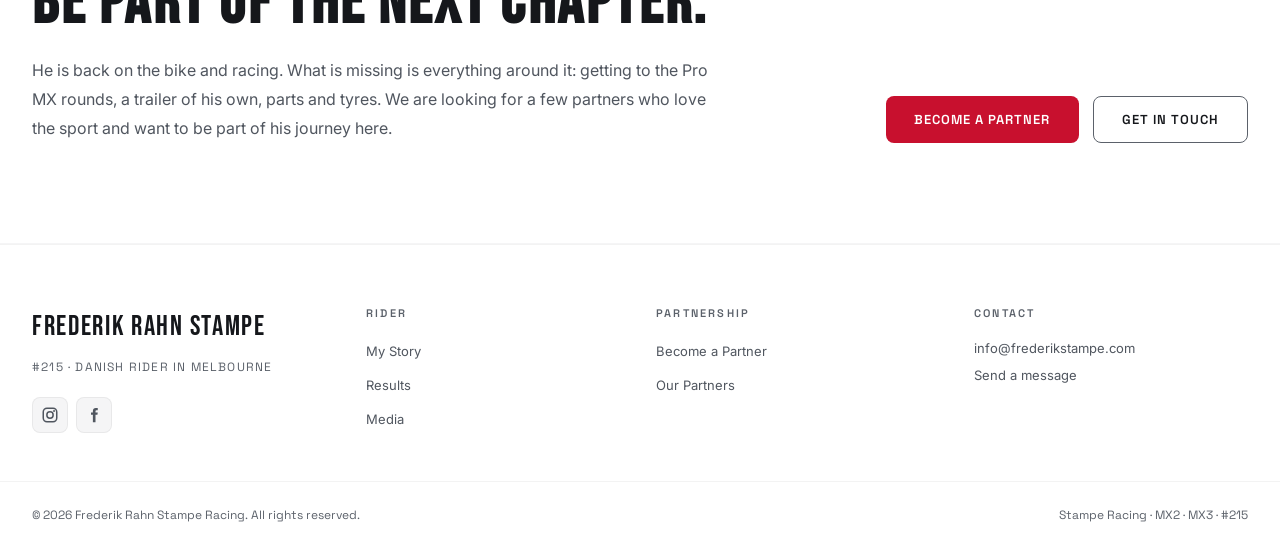
==== commit 454b9bab: "Packages: full tick/dash list on every card, rows lined up; drop pinned post Co-Authored-By: Claude " ====
--- a/index.html
+++ b/index.html
@@ -248,11 +248,6 @@
       <div class="section-label" data-field="packages-label"></div>
       <h2 class="section-title" data-field="packages-heading"></h2>
       <p class="section-subtitle" data-field="packages-subtitle"></p>
-
-      <!-- Benefits every partner gets, shown once above the cards -->
-      <div class="sv-pkg-shared" id="sv-packages-shared"></div>
-
-      <div class="sv-pkg-legend" id="sv-packages-legend"></div>
 
       <!-- One card per tier, built from SITE_DATA.packages.tiers -->
       <div class="sv-pkg-grid" id="sv-packages-container"></div>
--- a/styles.css
+++ b/styles.css
@@ -3475,57 +3475,22 @@
 .sv-hero-intro .sv-hero-sub { margin-bottom: 14px; max-width: none; }
 .sv-hero-intro .sv-hero-sub:first-child { font-size: 17px; color: var(--text); }
 
-/* Benefits every partner gets */
-.sv-pkg-shared {
-  margin-top: 40px;
-  background: var(--bg-2);
-  border: 1px solid rgba(21,23,27,0.08);
-  border-radius: 12px;
-  padding: 24px 28px;
+/* Four package cards. Each card spans the grid rows of the
+   container (subgrid), so every benefit row lines up across cards. */
+.sv-pkg-grid { grid-template-columns: repeat(4, 1fr); gap: 16px; row-gap: 0; margin-top: 40px; }
+.sv-pkg-card {
   display: grid;
-  grid-template-columns: 200px 1fr;
-  gap: 16px 32px;
-  align-items: start;
-}
-.sv-pkg-shared-title {
-  font-family: 'Bebas Neue', sans-serif;
-  font-size: 28px;
-  font-weight: 400;
-  line-height: 1;
-  color: var(--text);
-}
-.sv-pkg-shared-list {
-  list-style: none;
-  display: grid;
-  grid-template-columns: repeat(2, 1fr);
-  gap: 10px 28px;
-}
-.sv-pkg-shared-list li {
-  position: relative;
-  padding-left: 26px;
-  font-size: 14px;
-  line-height: 1.5;
-  color: var(--text-2);
-}
-.sv-pkg-shared-list li::before {
-  content: '✓';
-  position: absolute; left: 0; top: 1px;
-  width: 17px; height: 17px; border-radius: 50%;
-  display: flex; align-items: center; justify-content: center;
-  font-size: 10px; font-weight: 700;
-  background: var(--text); color: #fff;
-}
-
-/* Four package cards */
-.sv-pkg-grid { grid-template-columns: repeat(4, 1fr); gap: 16px; margin-top: 20px; }
-.sv-pkg-card {
+  grid-template-rows: subgrid;
+  row-gap: 0;
   background: var(--bg-2);
   border: 1px solid rgba(21,23,27,0.12);
   padding: 32px 26px 28px;
+  margin-bottom: 16px;
 }
 .sv-pkg-card:hover { border-color: rgba(200,16,46,0.45); }
 .sv-pkg-featured { border: 2px solid var(--accent); box-shadow: 0 10px 30px rgba(200,16,46,0.10); }
 .sv-pkg-featured:hover { border-color: var(--accent); }
+.sv-pkg-head { padding-bottom: 20px; margin-bottom: 18px; border-bottom: 1px solid rgba(21,23,27,0.1); }
 .sv-pkg-name { font-size: 34px; margin-bottom: 18px; }
 .sv-pkg-price {
   font-family: 'Bebas Neue', sans-serif;
@@ -3543,29 +3508,17 @@
   color: var(--text-3);
   margin-top: 6px;
 }
-.sv-pkg-sep { margin: 22px 0 18px; background: rgba(21,23,27,0.1); }
-.sv-pkg-includes {
-  font-family: 'Space Grotesk', sans-serif;
-  font-size: 12px;
-  font-weight: 700;
-  letter-spacing: 0.08em;
-  text-transform: uppercase;
-  color: var(--text);
-  margin-bottom: 14px;
-}
-.sv-pkg-list { margin-bottom: 28px; }
-.sv-pkg-list li { font-size: 14px; color: var(--text-2); }
-.sv-feat-add::before, .sv-feat-up::before {
-  flex-shrink: 0;
-  width: 17px; height: 17px; border-radius: 50%;
-  display: inline-flex; align-items: center; justify-content: center;
-  font-size: 11px; font-weight: 700; line-height: 1;
-}
-.sv-feat-add::before { content: '+'; background: var(--accent); color: #fff; border: 0; }
-.sv-feat-up::before { content: '↑'; background: transparent; color: var(--accent); border: 1.5px solid var(--accent); }
-.sv-pkg-cta { margin-top: auto; }
-
-/* Enquire button, legend and small print below the cards */
+.sv-pkg-list { display: grid; grid-template-rows: subgrid; row-gap: 0; gap: 0; margin: 0 0 24px; }
+.sv-pkg-list li { font-size: 14px; padding: 6px 0; }
+.sv-pkg-list li::before { width: 18px; height: 18px; font-size: 10px; }
+.sv-pkg-list .sv-feat-y { color: var(--text); }
+.sv-pkg-list .sv-feat-y::before { content: '✓'; background: var(--text); color: #fff; border: 0; }
+.sv-pkg-featured .sv-pkg-list .sv-feat-y::before { background: var(--accent); }
+.sv-pkg-list .sv-feat-n { color: var(--text-3); opacity: 1; text-decoration: line-through; text-decoration-color: rgba(21,23,27,0.25); }
+.sv-pkg-list .sv-feat-n::before { content: '—'; background: transparent; color: var(--text-3); border: 1px solid rgba(21,23,27,0.2); }
+.sv-pkg-cta { align-self: end; }
+
+/* Enquire button and small print below the cards */
 .sv-pkg-enquire { text-align: center; margin-top: 44px; }
 .sv-pkg-enquire-btn { padding-left: 40px; padding-right: 40px; }
 .sv-pkg-enquire-text { font-size: 14px; color: var(--text-2); margin: 14px auto 6px; max-width: 460px; line-height: 1.6; }
@@ -3586,8 +3539,6 @@
   text-align: center;
   font-size: 13px; color: var(--text-3); line-height: 1.6;
 }
-.sv-pkg-legend { display: flex; justify-content: flex-end; flex-wrap: wrap; gap: 8px 24px; margin-top: 18px; font-size: 13px; color: var(--text-2); }
-.sv-pkg-legend span { display: inline-flex; align-items: center; gap: 8px; }
 .sv-pkg-notes + .sv-pkg-note { margin-top: 12px; }
 
 @media (max-width: 1200px) {
@@ -3595,17 +3546,12 @@
 }
 @media (max-width: 1024px) {
   .sv-pkg-grid { grid-template-columns: repeat(2, 1fr); max-width: 760px; }
-  .sv-pkg-shared { grid-template-columns: 1fr; }
 }
 @media (max-width: 640px) {
   .sv-pkg-grid { grid-template-columns: 1fr; max-width: 100%; }
-  .sv-pkg-shared { padding: 22px 20px; }
-  .sv-pkg-shared-list { grid-template-columns: 1fr; }
   .sv-pkg-price { font-size: 48px; }
   .sv-pkg-enquire-btn { width: 100%; justify-content: center; }
   .sv-pkg-notes { text-align: left; }
-  .sv-pkg-legend { justify-content: flex-start; flex-direction: column; }
-  .sv-pkg-shared { margin-top: 28px; }
 }
 
 /* ============================================================
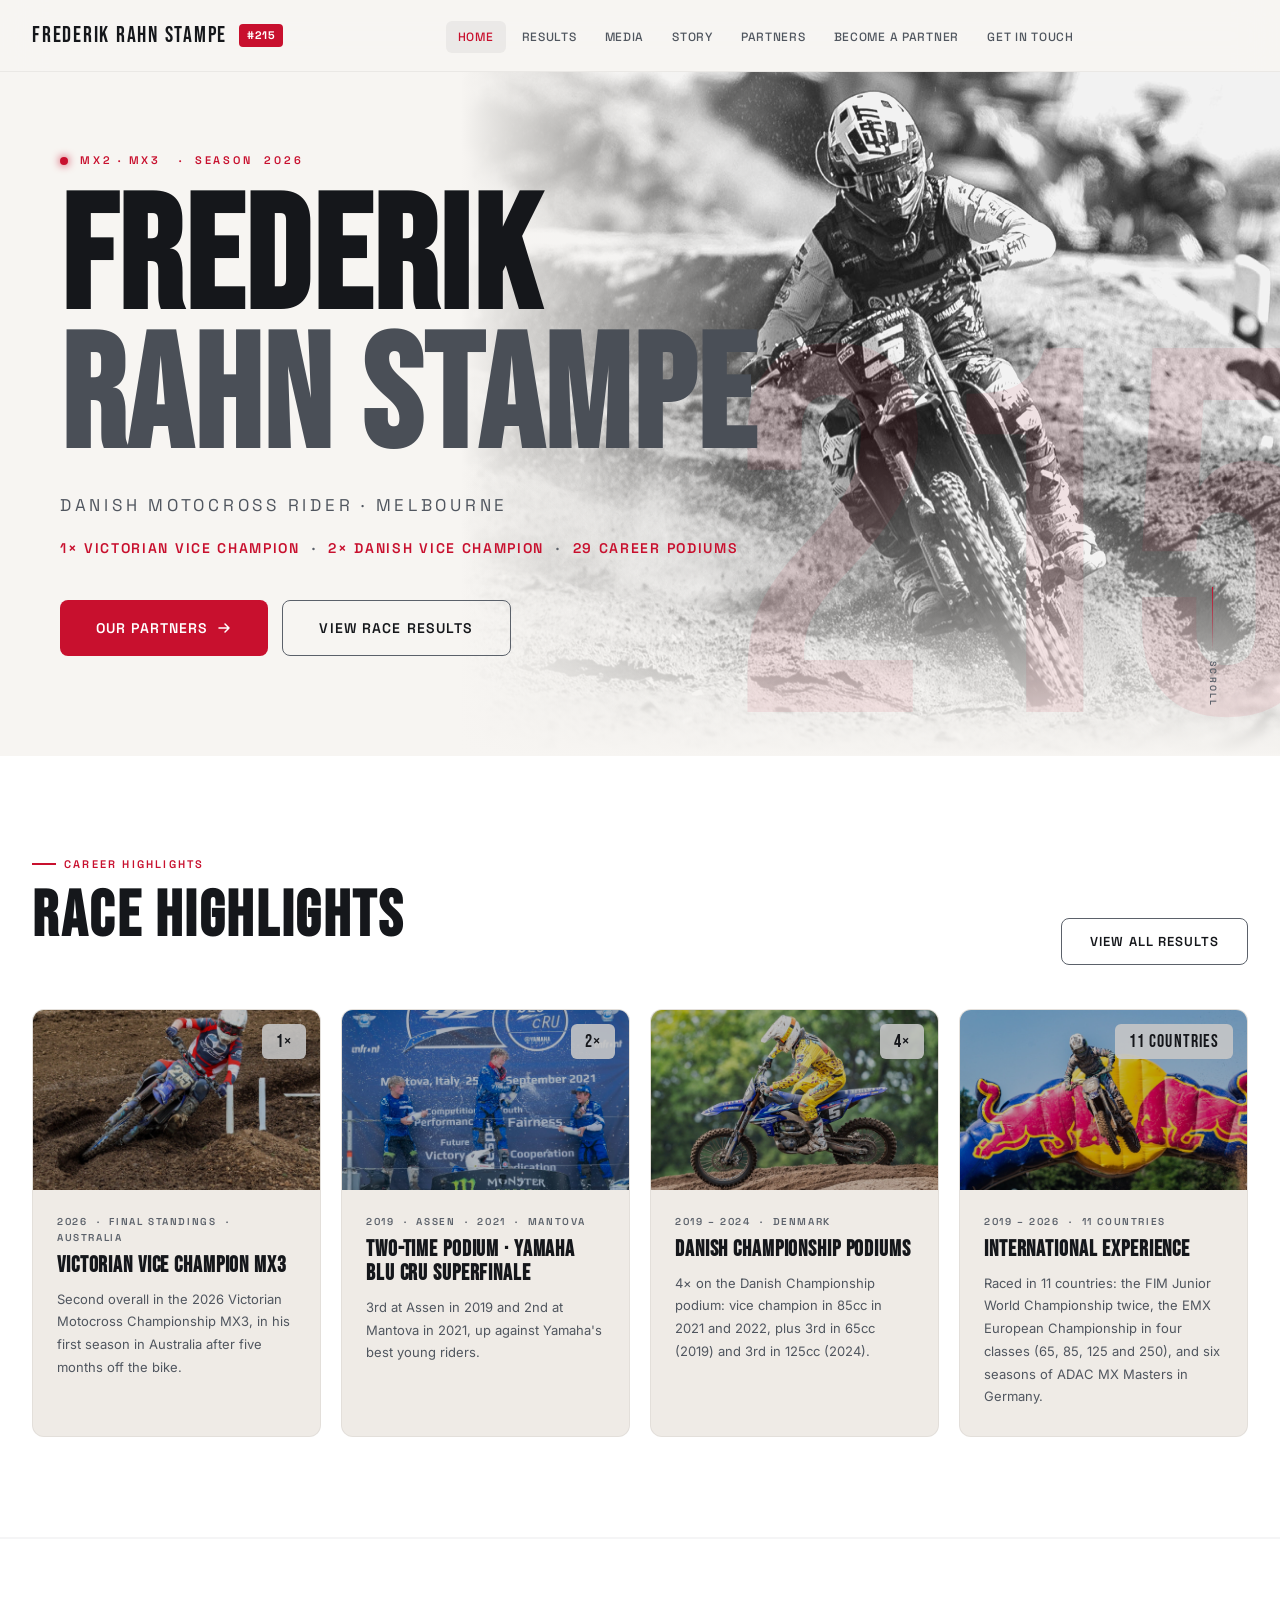
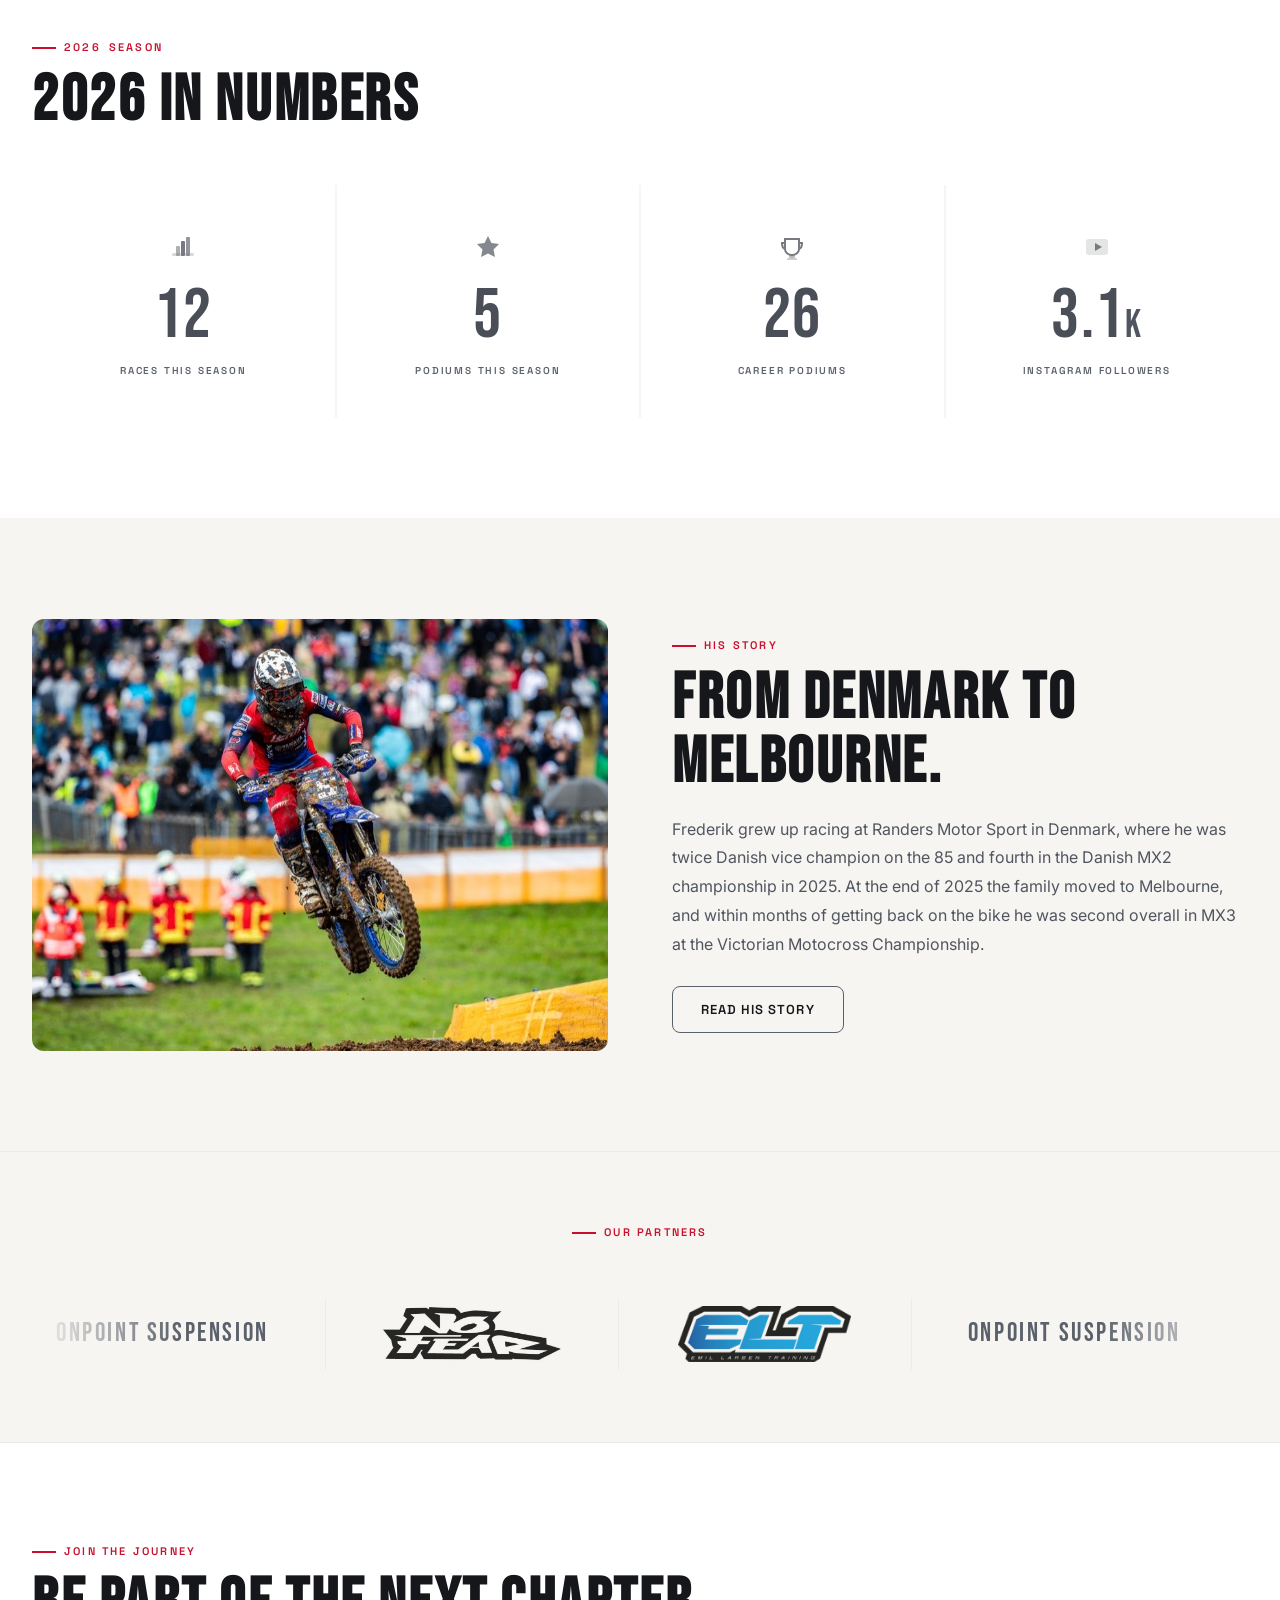
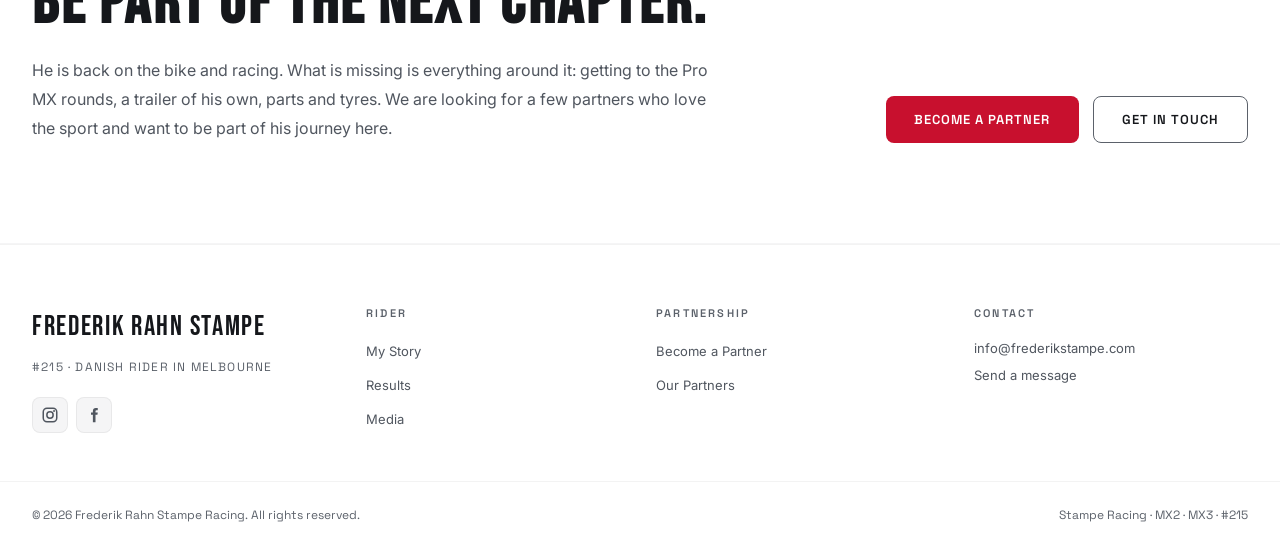
==== commit bbe10c69: "Menu: Become a Partner is a normal menu item instead of a red button Co-Authored-By: Claude Opus 5.5" ====
--- a/index.html
+++ b/index.html
@@ -31,11 +31,11 @@
       <li><a class="nav-link" data-page="media">Media</a></li>
       <li><a class="nav-link" data-page="story">Story</a></li>
       <li><a class="nav-link" data-page="sponsors">Partners</a></li>
+      <li><a class="nav-link" data-page="sponsor-value">Become a Partner</a></li>
       <li><a class="nav-link" data-page="contact">Get in Touch</a></li>
     </ul>
 
     <div class="nav-cta">
-      <button class="btn btn-primary btn-sm" data-goto="sponsor-value" data-scroll="partner-tiers">Become a Partner</button>
       <button class="nav-hamburger" id="hamburger" aria-label="Toggle navigation">
         <span></span><span></span><span></span>
       </button>
@@ -50,8 +50,8 @@
   <a class="mobile-nav-link" data-page="media">Media</a>
   <a class="mobile-nav-link" data-page="story">Story</a>
   <a class="mobile-nav-link" data-page="sponsors">Partners</a>
+  <a class="mobile-nav-link" data-page="sponsor-value">Become a Partner</a>
   <a class="mobile-nav-link" data-page="contact">Get in Touch</a>
-  <button class="btn btn-primary" style="margin-top:16px;" data-goto="sponsor-value" data-scroll="partner-tiers">Become a Partner</button>
 </div>
 
 
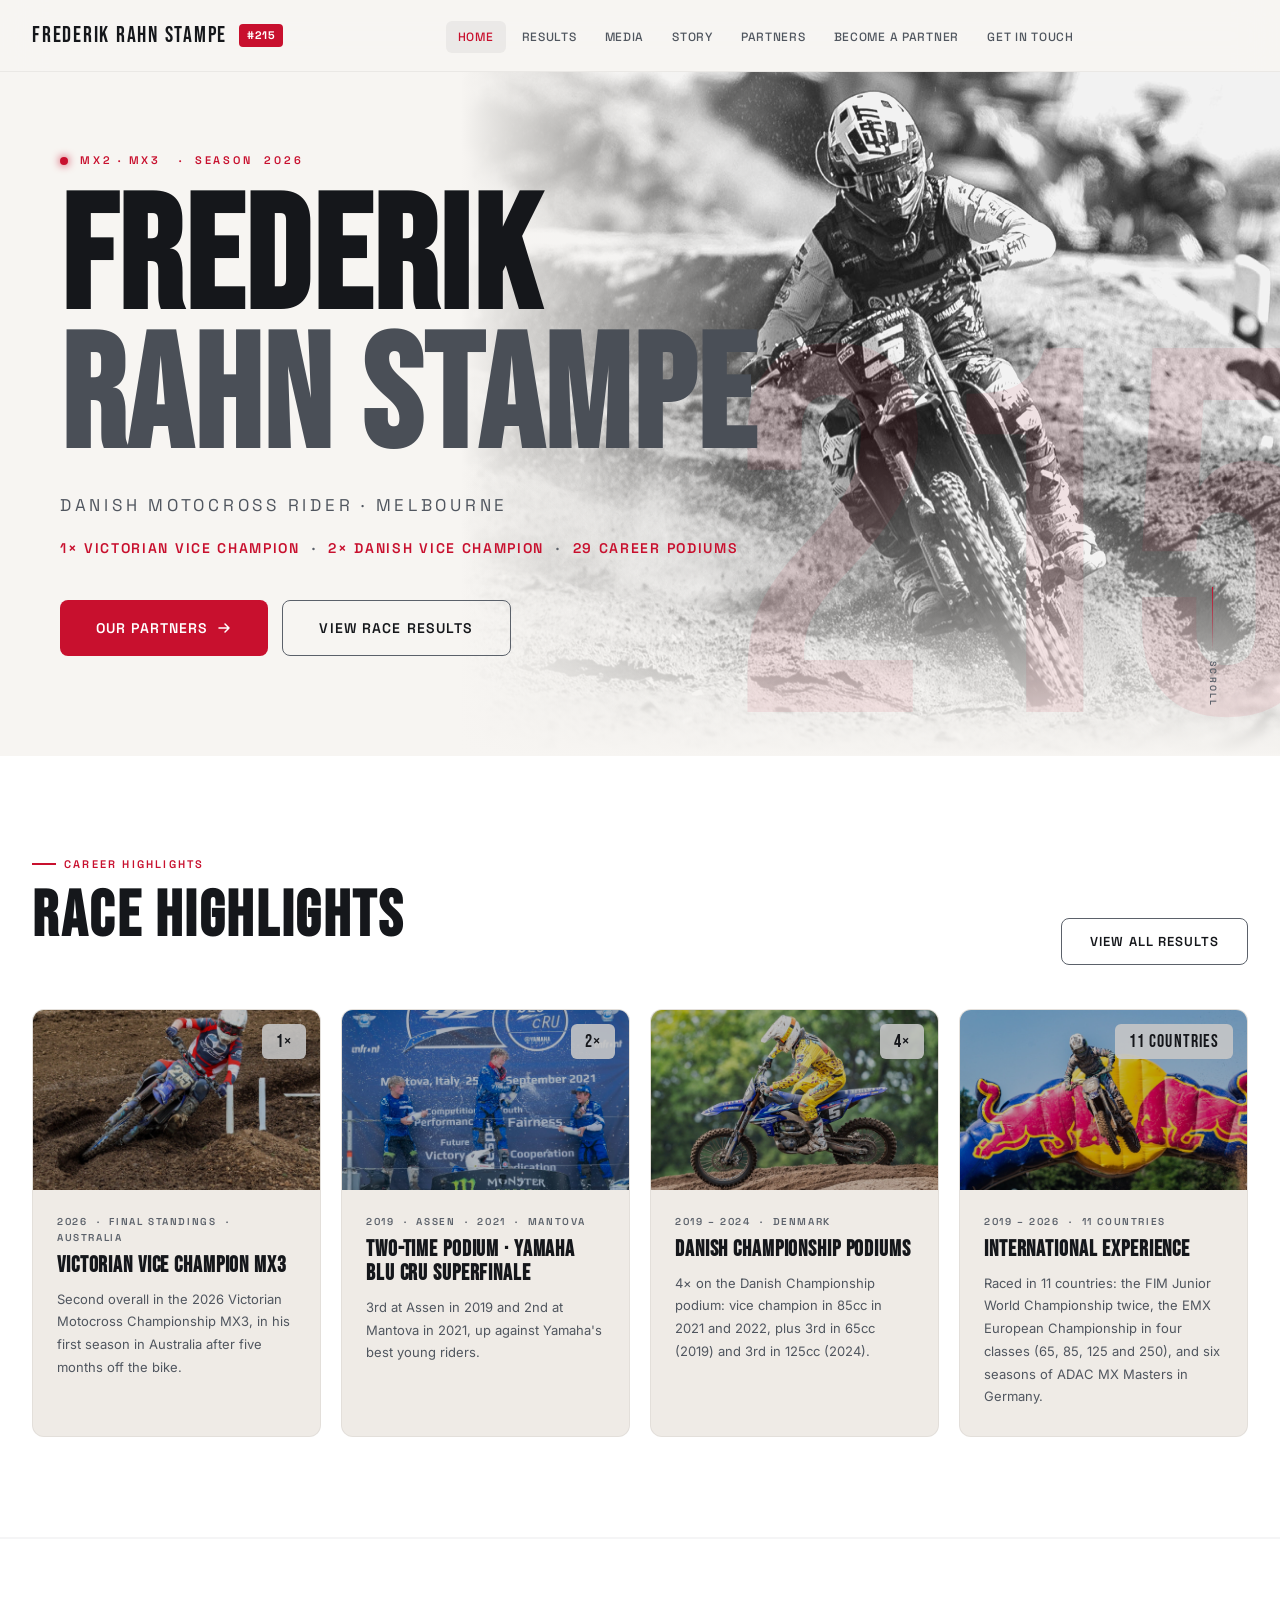
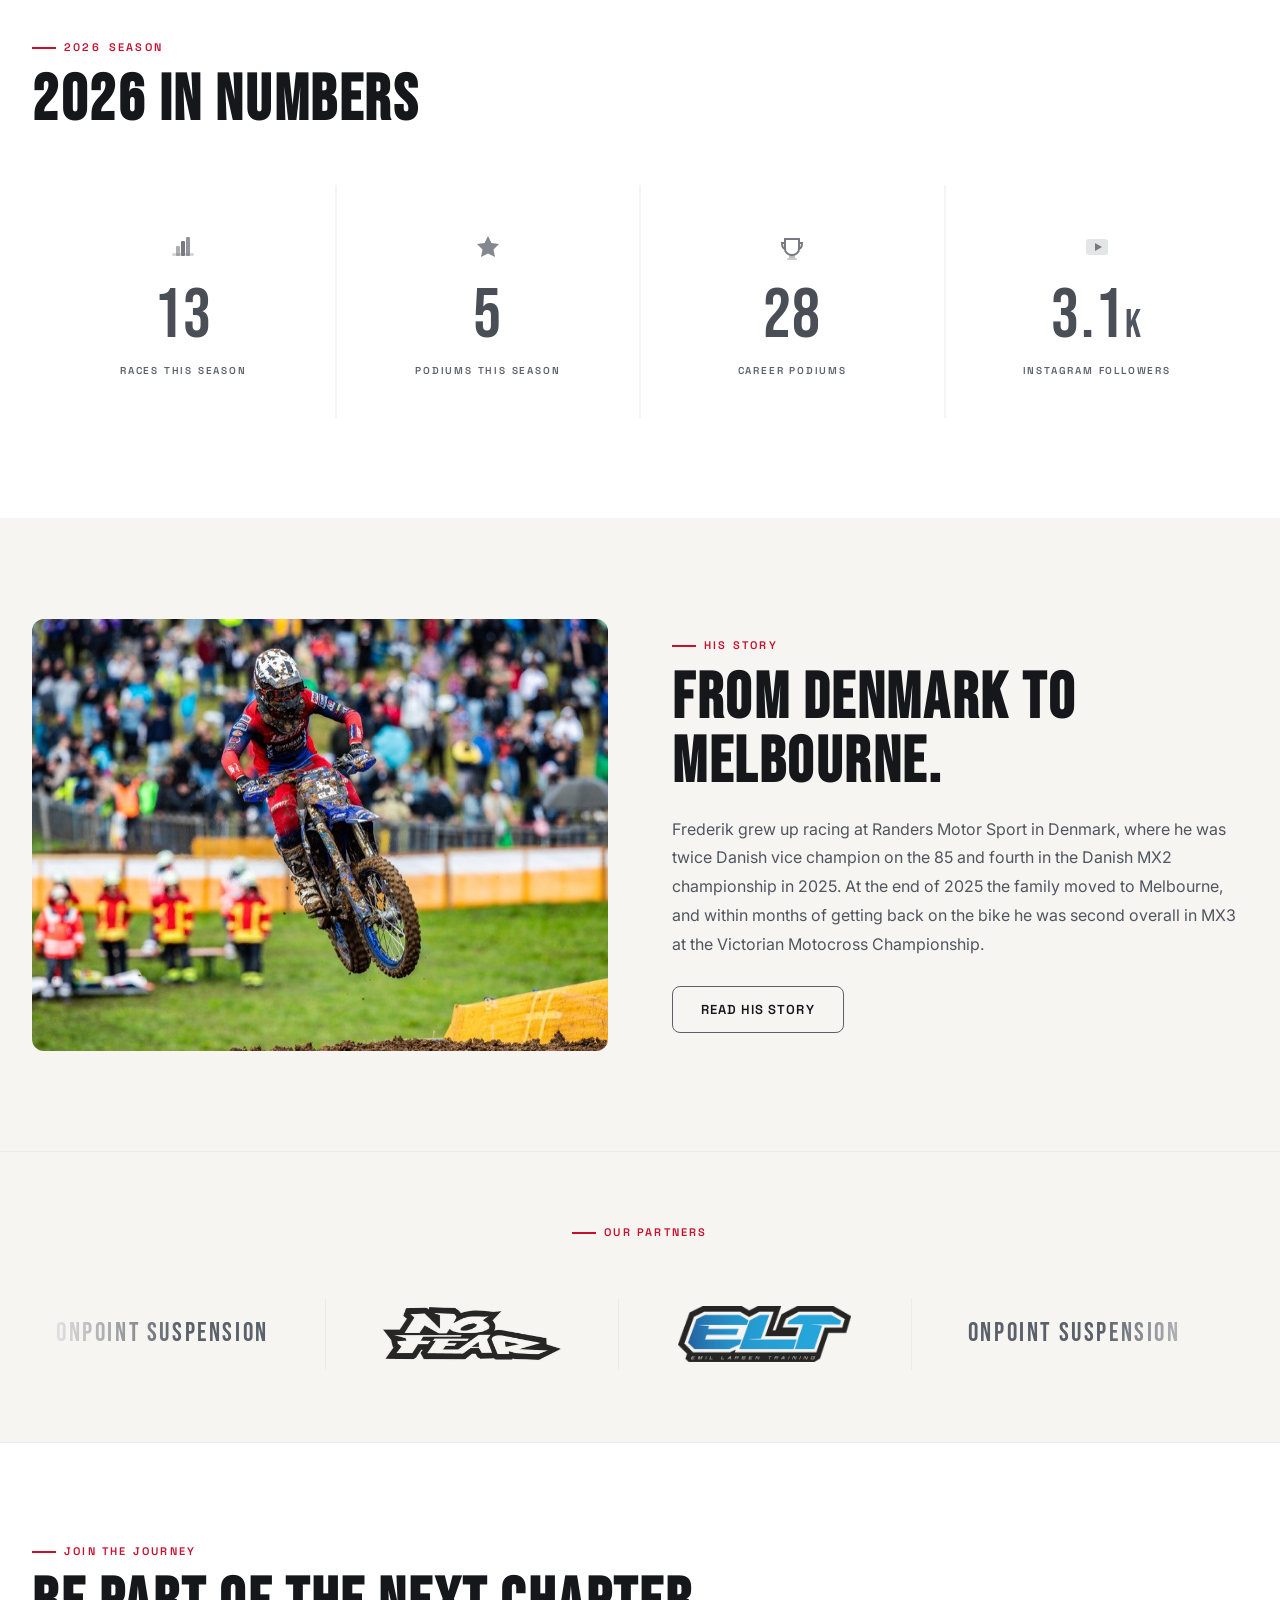
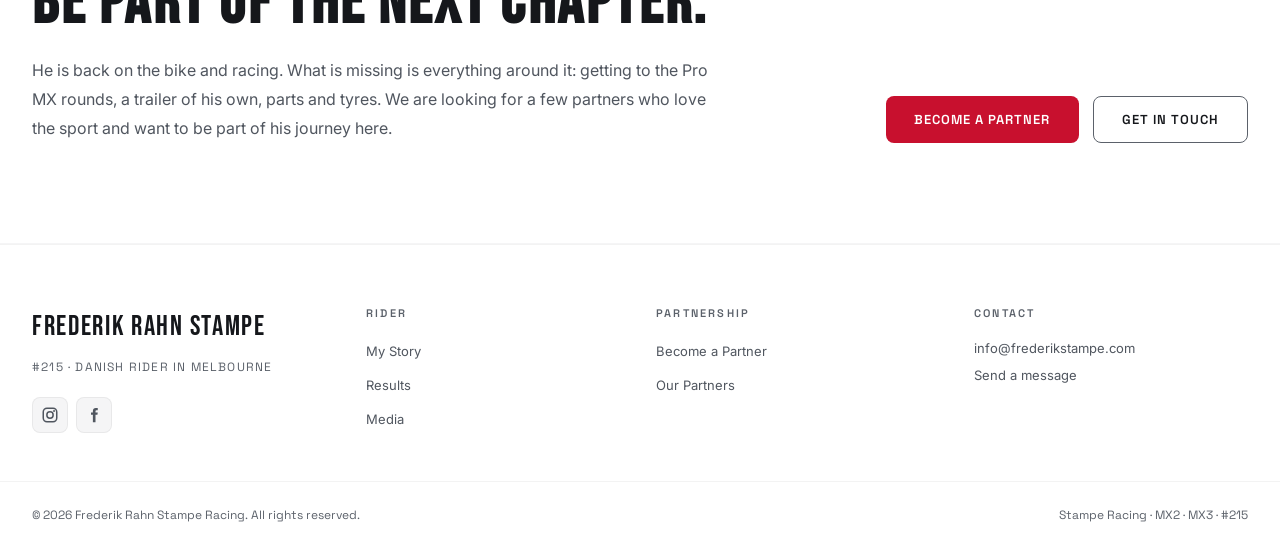
==== commit 917f7109: "Add GoatCounter visitor stats, counting each page switch as a visit The site switches pages without " ====
--- a/index.html
+++ b/index.html
@@ -663,5 +663,11 @@
 
 <script src="data.js"></script>
 <script src="app.js"></script>
+
+<!-- Visitor stats (GoatCounter). app.js counts each page switch itself. -->
+<script>window.goatcounter = { no_onload: true };</script>
+<script data-goatcounter="https://frederikstampe.goatcounter.com/count"
+        async src="//gc.zgo.at/count.js"
+        onload="flushPageView()"></script>
 </body>
 </html>
